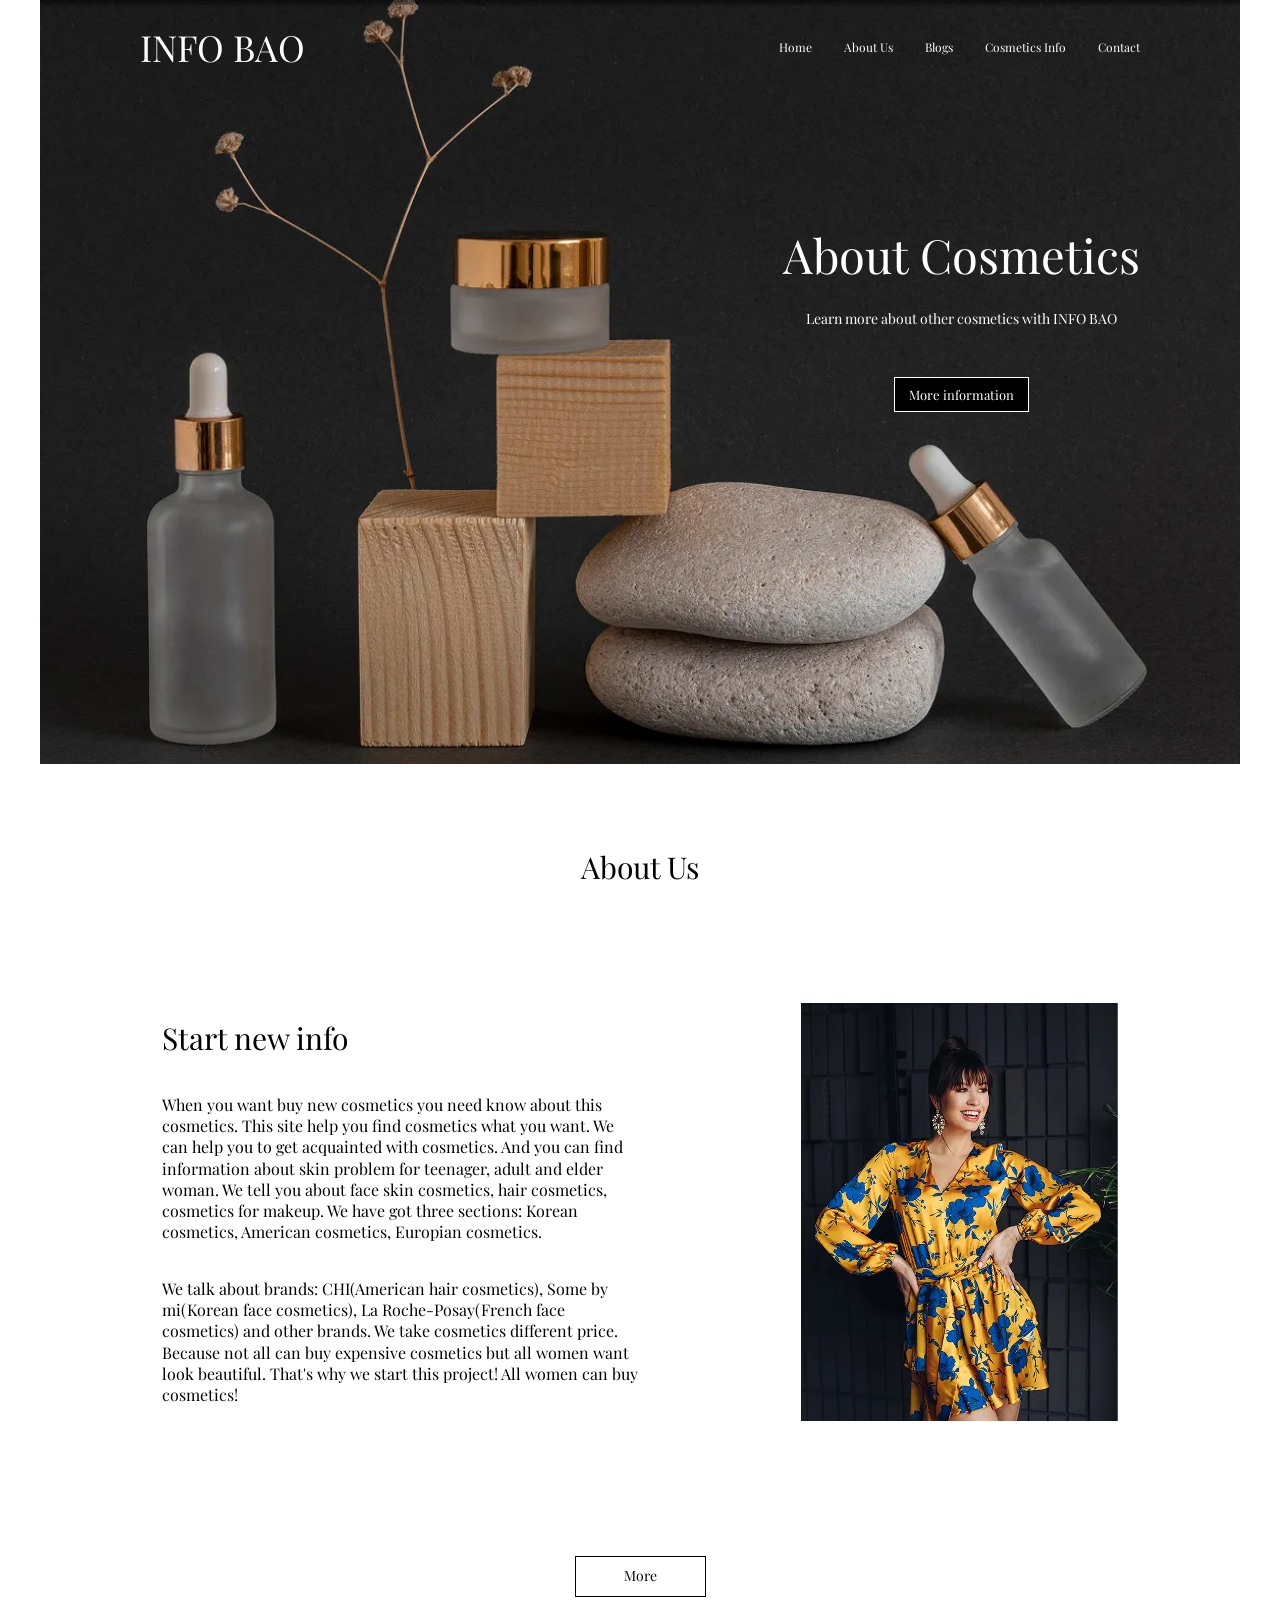
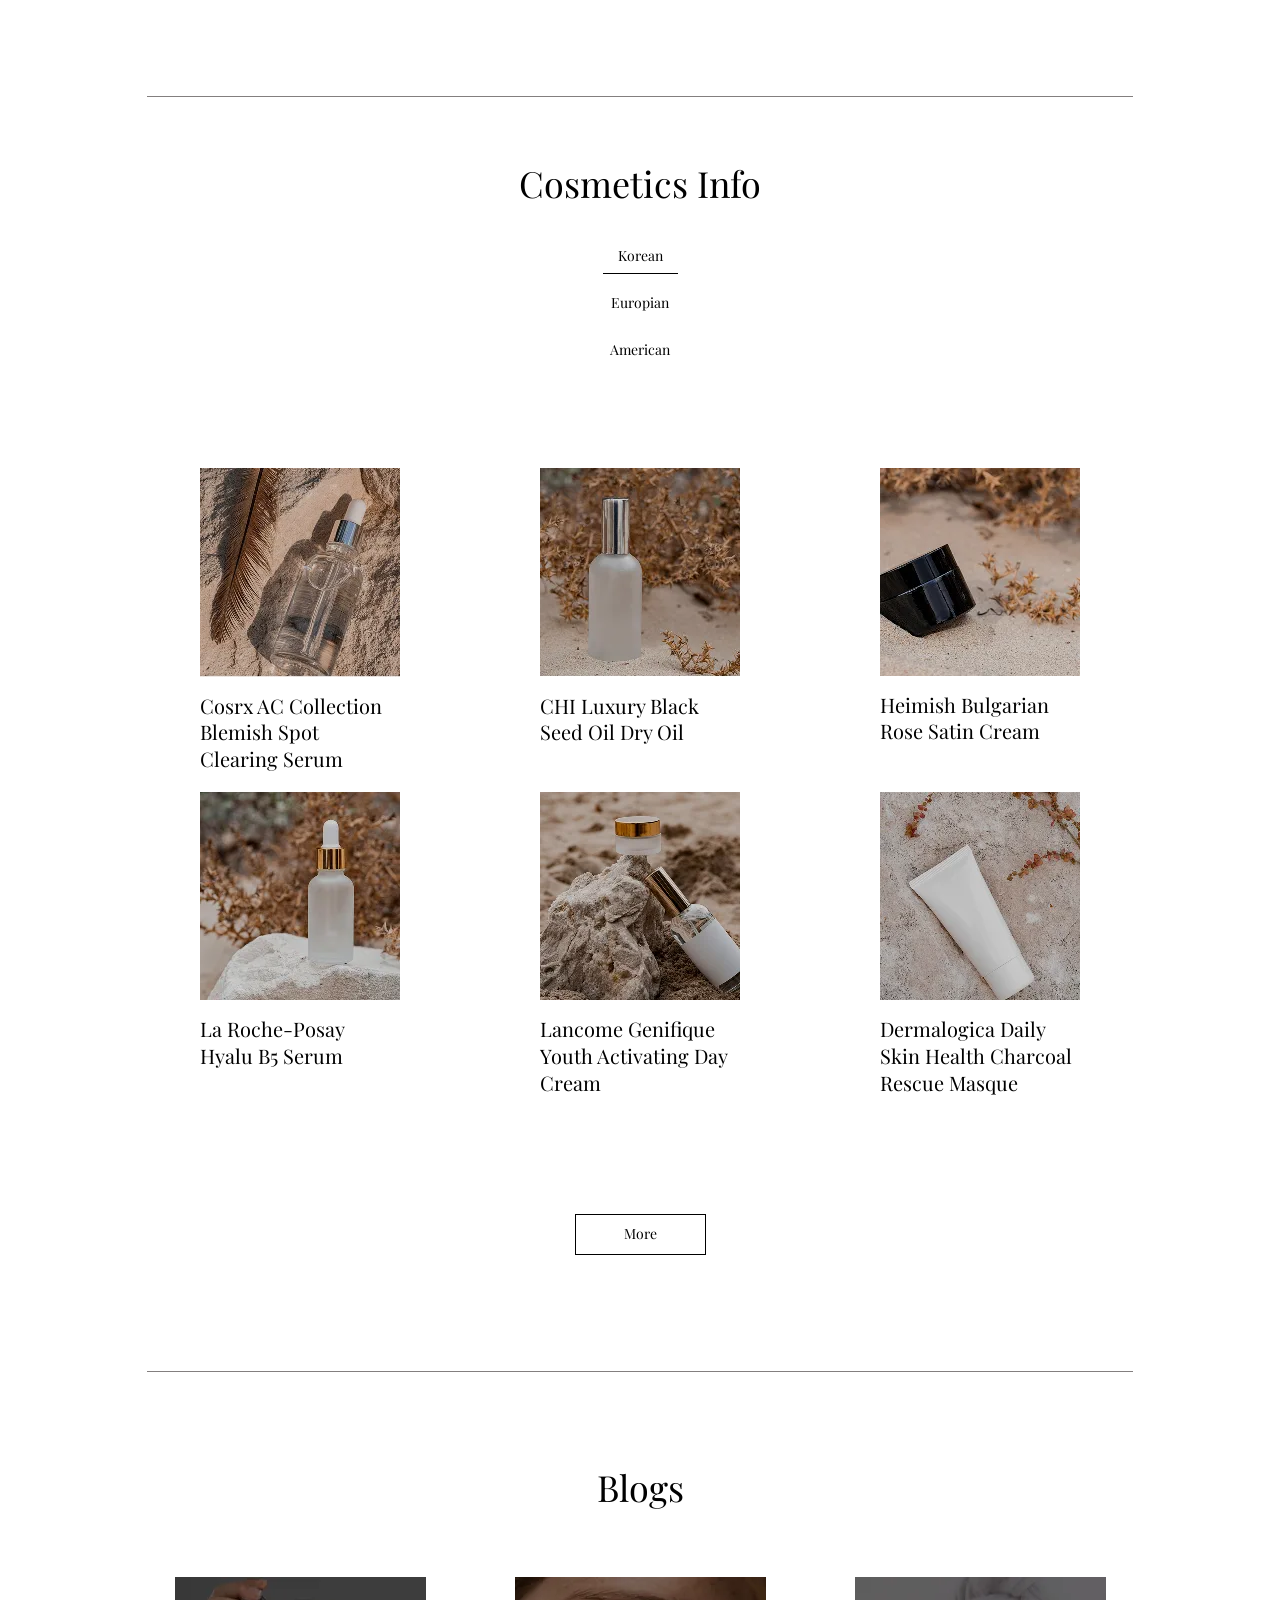
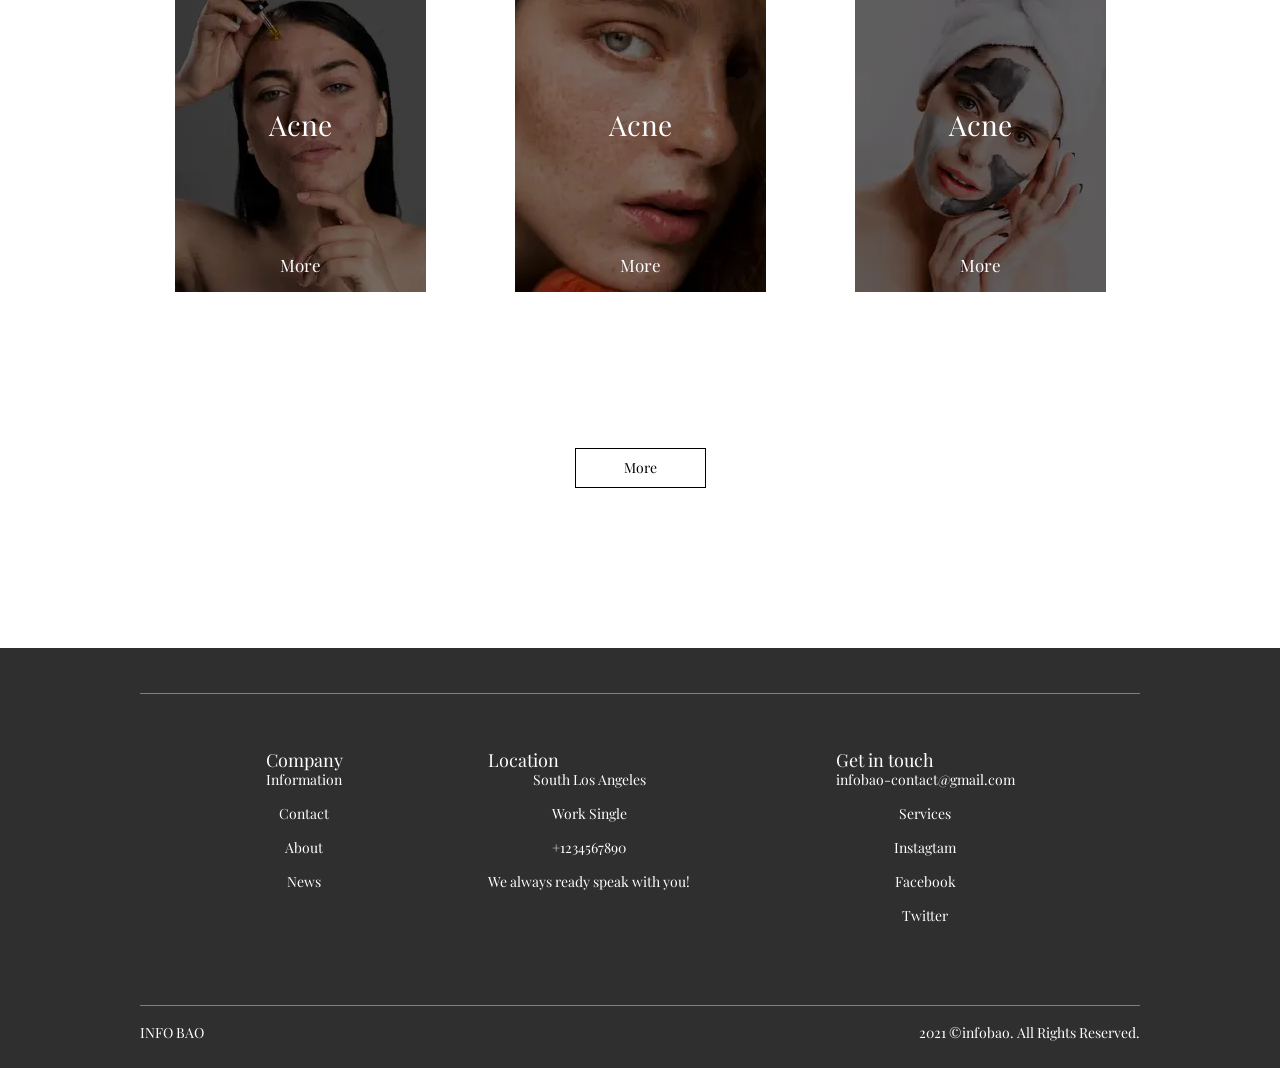
==== index.html @ be898d28 "Updates" ====
<!doctype html>
<html lang="en">
	<head>
		<meta charset="UTF-8">
		<meta name="viewport" content="width=device-width, initial-scale=1.0">
		<link rel="shortcut icon" href="assets/img/favicon.ico">
		<title>Home Page</title>
		<script type="module" crossorigin="" src="./js/index.min.js?v=1773087759325"></script>
		<link rel="modulepreload" crossorigin="" href="./js/common.min.js?v=1773087759325">
		<link rel="stylesheet" crossorigin="" href="./css/index.min.css?v=1773087759325">
	</head>
	<body>
		<div class="wrapper">
			<header data-fls-header="" class="header">
				<div class="header__container">
					<div class="header__block">
						<div class="header__head">
							<div class="header__logo">
								<h2>INFO BAO</h2>
							</div>
							<div class="header__menu menu">
								<button type="button" data-fls-menu="" class="menu__icon icon-menu">
									<span></span>
								</button>
								<nav class="menu__body">
									<ul class="menu__list">
										<li class="menu__item">
											<a href="#" class="menu__link menu__link--active">Home</a>
										</li>
										<li class="menu__item">
											<a href="#" class="menu__link">About Us</a>
										</li>
										<li class="menu__item">
											<a href="#" class="menu__link">Blogs</a>
										</li>
										<li class="menu__item">
											<a href="#" class="menu__link">Cosmetics Info</a>
										</li>
										<li class="menu__item">
											<a href="#" class="menu__link">Contact</a>
										</li>
									</ul>
								</nav>
							</div>
							<!--
<fetch url="@components/layout/menu/menu.json">
<each loop='item in response'>
</each>
</fetch>
-->
						</div>
						<div class="header__contant">
							<h1 class="header__title">About Cosmetics</h1>
							<p class="header__text">Learn more about other cosmetics with INFO BAO</p>
							<a href="#" data-fls-button="" class="header__button button button--black">More information</a>
						</div>
					</div>
				</div>
			</header>
			<main class="page">
				<section class="page__about about">
					<div class="about__container">
						<div class="about__body">
							<h2 data-fls-blockhead="" class="about__title title">About Us</h2>
							<article class="about__content">
								<div class="about__block">
									<h3 class="about__head">Start new info</h3>
									<p class="about__text">
										When you want buy new cosmetics you need know about this cosmetics. This site help you find cosmetics what you want. We can help you to get acquainted with cosmetics. And you can find information about skin problem for teenager, adult and elder woman. We tell you about face skin cosmetics, hair cosmetics, cosmetics for makeup. We have got three sections: Korean cosmetics, American cosmetics, Europian cosmetics.
									</p>
									<p class="about__text">
										We talk about brands: CHI(American hair cosmetics), Some by mi(Korean face cosmetics), La Roche-Posay(French face cosmetics) and other brands. We take cosmetics different price. Because not all can buy expensive cosmetics but all women want look beautiful. That's why we start this project! All women can buy cosmetics!
									</p>
								</div>
								<div class="about__picture">
									<picture>
										<img class="about__image" alt="Image" src="./assets/img/about/about-home.webp">
									</picture>
								</div>
							</article>
							<a href="#" data-fls-button="" class="about__button button">More</a>
						</div>
					</div>
				</section>
				<section class="page__info info">
					<div class="info__container">
						<h2 data-fls-blockhead="" class="info__title title title--36">Cosmetics Info</h2>
						<div data-fls-tabs="" class="info__tabs tabs">
							<nav data-fls-tabs-titles="" class="tabs__navigation">
								<button type="button" class="tabs__title --tab-active">Korean</button>
								<button type="button" class="tabs__title">Europian</button>
								<button type="button" class="tabs__title">American</button>
							</nav>
							<div data-fls-tabs-body="" class="tabs__content">
								<div class="tabs__body">
									<article data-fls-infocard="" class="info-card">
										<a href="#" class="info-card__picture">
											<picture>
												<img class="info-card__image" alt="Image" src="./assets/img/info/image_01.webp">
											</picture>
										</a>
										<div class="info-card__body">
											<h3 class="info-card__head">Cosrx AC Collection Blemish Spot Clearing Serum</h3>
										</div>
									</article>
									<article data-fls-infocard="" class="info-card">
										<a href="#" class="info-card__picture">
											<picture>
												<img class="info-card__image" alt="Image" src="./assets/img/info/image_02.webp">
											</picture>
										</a>
										<div class="info-card__body">
											<h3 class="info-card__head">CHI Luxury Black Seed Oil Dry Oil</h3>
										</div>
									</article>
									<article data-fls-infocard="" class="info-card">
										<a href="#" class="info-card__picture">
											<picture>
												<img class="info-card__image" alt="Image" src="./assets/img/info/image_03.webp">
											</picture>
										</a>
										<div class="info-card__body">
											<h3 class="info-card__head">Heimish Bulgarian Rose Satin Cream</h3>
										</div>
									</article>
									<article data-fls-infocard="" class="info-card">
										<a href="#" class="info-card__picture">
											<picture>
												<img class="info-card__image" alt="Image" src="./assets/img/info/image_04.webp">
											</picture>
										</a>
										<div class="info-card__body">
											<h5 class="info-card__head">La Roche-Posay Hyalu B5 Serum</h5>
										</div>
									</article>
									<article data-fls-infocard="" class="info-card">
										<a href="#" class="info-card__picture">
											<picture>
												<img class="info-card__image" alt="Image" src="./assets/img/info/image_05.webp">
											</picture>
										</a>
										<div class="info-card__body">
											<h3 class="info-card__head">Lancome Genifique Youth Activating Day Cream</h3>
										</div>
									</article>
									<article data-fls-infocard="" class="tabs__info-card info-card">
										<a href="#" class="info-card__picture">
											<picture>
												<img class="info-card__image" alt="Image" src="./assets/img/info/image_06.webp">
											</picture>
										</a>
										<div class="info-card__body">
											<h3 class="info-card__head">Dermalogica Daily Skin Health Charcoal Rescue Masque</h3>
										</div>
									</article>
								</div>
								<div class="tabs__body">
									<article data-fls-infocard="" class="info-card">
										<div class="info-card__picture">
											<picture>
												<img class="info-card__image" alt="Image" src="./assets/img/info/image_01.webp">
											</picture>
										</div>
										<div class="info-card__body">
											<h5 class="info-card__head">Cosrx AC Collection Blemish Spot Clearing Serum</h5>
										</div>
									</article>
									<article data-fls-infocard="" class="info-card">
										<div class="info-card__picture">
											<picture>
												<img class="info-card__image" alt="Image" src="./assets/img/info/image_02.webp">
											</picture>
										</div>
										<div class="info-card__body">
											<h3 class="info-card__head">CHI Luxury Black Seed Oil Dry Oil</h3>
										</div>
									</article>
									<article data-fls-infocard="" class="info-card">
										<div class="info-card__picture">
											<picture>
												<img class="info-card__image" alt="Image" src="./assets/img/info/image_03.webp">
											</picture>
										</div>
										<div class="info-card__body">
											<h3 class="info-card__head">Heimish Bulgarian Rose Satin Cream</h3>
										</div>
									</article>
								</div>
								<div class="tabs__body">
									<article data-fls-infocard="" class="info-card">
										<div class="info-card__picture">
											<picture>
												<img class="info-card__image" alt="Image" src="./assets/img/info/image_01.webp">
											</picture>
										</div>
										<div class="info-card__body">
											<h3 class="info-card__head">Cosrx AC Collection Blemish Spot Clearing Serum</h3>
										</div>
									</article>
									<article data-fls-infocard="" class="info-card">
										<div class="info-card__picture">
											<picture>
												<img class="info-card__image" alt="Image" src="./assets/img/info/image_02.webp">
											</picture>
										</div>
										<div class="info-card__body">
											<h3 class="info-card__head">CHI Luxury Black Seed Oil Dry Oil</h3>
										</div>
									</article>
									<article data-fls-infocard="" class="info-card">
										<div class="info-card__picture">
											<picture>
												<img class="info-card__image" alt="Image" src="./assets/img/info/image_03.webp">
											</picture>
										</div>
										<div class="info-card__body">
											<h3 class="info-card__head">Heimish Bulgarian Rose Satin Cream</h3>
										</div>
									</article>
								</div>
							</div>
						</div>
						<div class="info__footer">
							<a href="#" data-fls-button="" class="info__button button">More</a>
						</div>
					</div>
				</section>
				<section class="page__blogs blogs">
					<div class="blogs__container">
						<h2 data-fls-blockhead="" class="blogs__title title title--36">Blogs</h2>
						<div class="blogs__content">
							<article data-fls-blogcard="" class="blog-card">
								<div class="blog-card__picture">
									<picture>
										<img class="blog-card__image" alt="Image" src="./assets/img/blog/image_01.webp">
									</picture>
								</div>
								<div class="blog-card__body">
									<h5 class="blog-card__title">Acne</h5>
									<a href="#" class="blog-card__button">More</a>
								</div>
							</article>
							<article data-fls-blogcard="" class="blog-card">
								<div class="blog-card__picture">
									<picture>
										<img class="blog-card__image" alt="Image" src="./assets/img/blog/image_02.webp">
									</picture>
								</div>
								<div class="blog-card__body">
									<h5 class="blog-card__title">Acne</h5>
									<a href="#" class="blog-card__button">More</a>
								</div>
							</article>
							<article data-fls-blogcard="" class="blog-card">
								<div class="blog-card__picture">
									<picture>
										<img class="blog-card__image" alt="Image" src="./assets/img/blog/image_03.webp">
									</picture>
								</div>
								<div class="blog-card__body">
									<h5 class="blog-card__title">Acne</h5>
									<a href="#" class="blog-card__button">More</a>
								</div>
							</article>
						</div>
						<div class="blogs__footer">
							<a href="#" data-fls-button="" class="blogs__button button">More</a>
						</div>
					</div>
				</section>
			</main>
			<footer data-fls-footer="" class="footer">
				<div class="footer__container">
					<div class="footer__body body-footer">
						<div data-fls-spollers="600" class="body-footer__menus">
							<details class="body-footer__menu">
								<summary>
									<h5 class="body-footer__title">Company</h5>
								</summary>
								<ul class="body-footer__list">
									<li class="body-footer__item">
										<a href="#" class="body-footer__link">Information</a>
									</li>
									<li class="body-footer__item">
										<a href="#" class="body-footer__link">Contact</a>
									</li>
									<li class="body-footer__item">
										<a href="#" class="body-footer__link">About</a>
									</li>
									<li class="body-footer__item">
										<a href="#" class="body-footer__link">News</a>
									</li>
								</ul>
							</details>
							<details class="body-footer__menu">
								<summary>
									<h5 class="body-footer__title">Location</h5>
								</summary>
								<ul class="body-footer__list">
									<li class="body-footer__item">
										<a href="#" class="body-footer__link">South Los Angeles</a>
									</li>
									<li class="body-footer__item">
										<a href="#" class="body-footer__link">Work Single</a>
									</li>
									<li class="body-footer__item">
										<a href="#" class="body-footer__link">+1234567890</a>
									</li>
									<li class="body-footer__item">
										<a href="#" class="body-footer__link">We always ready speak with you!</a>
									</li>
								</ul>
							</details>
							<details class="body-footer__menu">
								<summary>
									<h5 class="body-footer__title">Get in touch</h5>
								</summary>
								<ul class="body-footer__list">
									<li class="body-footer__item">
										<a href="#" class="body-footer__link">infobao-contact@gmail.com</a>
									</li>
									<li class="body-footer__item">
										<a href="#" class="body-footer__link">Services</a>
									</li>
									<li class="body-footer__item">
										<a href="#" class="body-footer__link">Instagtam</a>
									</li>
									<li class="body-footer__item">
										<a href="#" class="body-footer__link">Facebook</a>
									</li>
									<li class="body-footer__item">
										<a href="#" class="body-footer__link">Twitter</a>
									</li>
								</ul>
							</details>
						</div>
					</div>
					<div class="footer__bottom bottom-footer">
						<div class="bottom-footer__logo">
							<a href="#">INFO BAO</a>
						</div>
						<div class="bottom-footer__copy">2021 ©infobao. All Rights Reserved.</div>
					</div>
				</div>
			</footer>
		</div>
	</body>
</html>
---- css/index.min.css ----
@import url("https://fonts.googleapis.com/css2?family=Playfair%20Display:wght@400&display=swap");@import url("https://fonts.googleapis.com/css2?family=Roboto:wght@400;500&display=swap");*{border:0;margin:0;padding:0}*,:after,:before{box-sizing:border-box}:after,:before{display:inline-block}body,html{height:100%}body{line-height:1;scrollbar-gutter:stable;-ms-text-size-adjust:100%;-moz-text-size-adjust:100%;-webkit-text-size-adjust:100%;-webkit-font-smoothing:antialiased;-moz-osx-font-smoothing:grayscale}button,input,textarea{background-color:transparent;color:inherit;font-family:inherit;font-size:inherit;line-height:inherit}input,textarea{width:100%}label{display:inline-block}button,option,select{cursor:pointer}a{color:inherit;display:inline-block;text-decoration:none}ul li{list-style:none}img{height:auto;max-width:100%;vertical-align:middle}h1,h2,h3,h4,h5,h6{font-size:inherit;font-weight:inherit}address{font-style:normal}body{background-color:#fff;color:#000;font-family:Playfair Display,sans-serif;font-size:.875rem;min-width:20rem}[data-fls-scrolllock] body{overflow:hidden;overscroll-behavior:none;touch-action:none}.wrapper{display:flex;flex-direction:column;min-height:100%;overflow:clip}.wrapper>main{flex:1 1 auto}.wrapper>*{min-width:0}[class*=__container]{margin:0 auto;max-width:64.375rem;padding-left:.9375rem;padding-right:.9375rem}.tabs__navigation{align-items:center;display:flex;flex-direction:column;gap:.75rem}.tabs__title{border-bottom:.0625rem solid transparent;padding:.625rem .9375rem}.tabs__title.--tab-active{border-bottom:.0625rem solid #000}.tabs .tabs__body[hidden]{display:none}.tabs__body{align-items:start;display:grid;gap:1.25rem;grid-template-columns:repeat(auto-fit,minmax(18.75rem,1fr));justify-items:center}.info-card{align-items:flex-start;display:flex;flex-direction:column;gap:1rem;max-width:12.5rem}.info-card__picture{aspect-ratio:200/208;transition:transform .3s ease;width:12.5rem}.info-card__image{height:100%;object-fit:cover;width:100%}.info-card__head{font-weight:400;line-height:1.33}.info-card--gap13{gap:.8125rem;max-width:13.8125rem}.info-card--gap18{gap:1.125rem;max-width:12.875rem}.info-card--gap9{gap:.5625rem;max-width:15.375rem}[data-fls-spollers] summary{list-style:none}[data-fls-spollers] summary::-webkit-details-marker,[data-fls-spollers] summary::marker{display:none}.spollers{display:grid;gap:.9375rem}.spollers__item{font-size:1.25rem}.spollers__title{border:.0625rem solid #eee;border-radius:.3125rem;cursor:default;list-style:none;padding:.625rem .9375rem;position:relative;text-align:left;width:100%}.spollers__title::-webkit-details-marker,.spollers__title::marker{display:none}.--spoller-init .spollers__title{cursor:pointer}.--spoller-init .spollers__title:after,.--spoller-init .spollers__title:before{background-color:#000;content:"";height:.125rem;position:absolute;right:.625rem;top:50%;transition:transform .5s ease 0s;width:.9375rem}.--spoller-init .spollers__title:before{transform:translate(-75%,-50%) rotate(40deg)}.--spoller-init .spollers__title:after{transform:translateY(-50%) rotate(-40deg)}.--spoller-init .spollers__title.--spoller-active:before{transform:translateX(-75%) rotate(-40deg)}.--spoller-init .spollers__title.--spoller-active:after{transform:rotate(40deg)}.spollers__body{border:.0625rem solid #eee;border-radius:.3125rem;padding:1.25rem}.menu__list{align-items:center;display:flex;gap:2rem;justify-content:space-between}.menu__item{color:#fff;font-weight:400;line-height:1.33;position:relative;transition:color .3s;transition:color .3s ease}.menu__item:after{bottom:0;content:"";height:.03125rem;left:50%;position:absolute;transition:width .4s ease,left .4s ease;width:0}.icon-menu{display:none}.header__container{background:url(../assets/img/header/home.webp) 50%/cover no-repeat;max-width:75rem}.header__block{display:flex;flex-direction:column;margin:0 auto;max-width:62.5rem}.header__head{align-items:center;display:flex;justify-content:space-between}.header__logo{color:#fff}.header__link-logo,.header__logo{font-weight:400;line-height:1.33}.header__contant{align-items:center;color:#fff;display:flex;flex-direction:column;margin-left:auto}.header__text,.header__title{font-weight:400;line-height:1.33}.footer{background:#2f2f2f;color:#fff}.body-footer__menus{display:flex;flex-wrap:wrap;gap:1.25rem;justify-content:space-evenly}.body-footer__menus:after,.body-footer__menus:before{background:#837f7f;content:"";height:.0625rem;width:100%}.body-footer__menu{align-items:center;display:flex;flex-direction:column}.body-footer__title{font-weight:400;line-height:1.33}.body-footer__list{align-items:center;display:flex;flex-direction:column;gap:1.25rem}.bottom-footer{display:flex;justify-content:space-between;padding-bottom:1.75rem;padding-top:1.25rem}.button{border:.0625rem solid #000;display:inline-flex;font-weight:400;line-height:1.33;padding:.625rem 3rem;transition:background-color .3s,color .3s}.button--black{background-color:#000;border:.0625rem solid #fff;color:#fff;font-weight:400;line-height:1.33;padding:.5rem .875rem;transition:background-color .3s,color .3s}.blog-card{position:relative}.blog-card__picture{aspect-ratio:251/315;margin:0 auto;max-width:15.6875rem}.blog-card__image{height:100%;object-fit:cover;transition:transform .3s ease;width:100%}.blog-card__body{align-items:center;color:#fff;display:flex;inset:0;justify-content:center;position:absolute}.blog-card__title{font-weight:400;line-height:1.33;transform:translateY(-.625rem)}.blog-card__button{bottom:.9375rem;font-weight:400;left:50%;line-height:1.33;position:absolute;transform:translateX(-50%);transition:text-decoration .3s}.blog-card__button:hover{text-decoration:underline}.title{text-align:center}.title,.title--20,.title--24,.title--25,.title--28,.title--36{font-weight:400;line-height:1.33}.page__about{position:relative}.page__about:after{border-bottom:.0625rem solid #837f7f;bottom:0;content:"";left:50%;position:absolute;transform:translateX(-50%);width:61.625rem}.page__info{position:relative}.page__info:after{border-bottom:.0625rem solid #837f7f;bottom:0;content:"";left:50%;position:absolute;transform:translateX(-50%);width:61.625rem}.about__container{max-width:61.625rem}.about__body{align-items:center;display:flex;flex-direction:column;justify-content:center}.about__content{display:flex;flex-wrap:wrap;gap:1.25rem;justify-content:space-between}.about__block{align-items:flex-start;display:flex;flex-basis:50%;flex-direction:column;justify-content:center}.about__head,.about__text{font-weight:400;line-height:1.33}.about__picture{aspect-ratio:317/418}.about__image{height:100%;object-fit:cover;width:100%}.info__footer{text-align:center}.blogs__content{display:grid;gap:1.25rem;grid-template-columns:repeat(auto-fit,minmax(18.75rem,1fr))}.blogs__footer{text-align:center}@media (max-width:47.99875em){.page__about:after,.page__info:after{width:100%}.about__block{flex-basis:100%}.about__head{margin:0 auto}}@media (max-width:37.5em) and (width <= 20em){.menu__link{font-size:1.25rem}}@media (max-width:37.5em) and (any-hover:none){.icon-menu{cursor:default}}@media (max-width:37.5em){.menu__body{background-color:#000;height:100svh;left:100%;overflow:auto;padding:6.25rem 1.25rem 1.875rem .9375rem}.menu__body,.menu__body:before{position:fixed;top:0;transition:left .3s;width:100%}.menu__body:before{content:"";height:4.375rem;left:-100%;z-index:2}[data-fls-menu-open] .menu__body,[data-fls-menu-open] .menu__body:before{left:0}.menu__list{align-items:flex-end;flex-direction:column;gap:1rem}.menu__link{font-weight:500;line-height:1.33}.icon-menu{display:block;height:1.125rem;position:relative;width:1.875rem;z-index:5}.icon-menu span,.icon-menu:after,.icon-menu:before{background-color:#fff;content:"";height:.125rem;position:absolute;right:0;transition:all .3s ease 0s;width:100%}.icon-menu:before{top:0}.icon-menu:after{bottom:0}.icon-menu span{top:calc(50% - .0625rem)}[data-fls-menu-open] .icon-menu span{width:0}[data-fls-menu-open] .icon-menu:before{top:calc(50% - .0625rem);transform:rotate(-45deg)}[data-fls-menu-open] .icon-menu:after{bottom:calc(50% - .0625rem);transform:rotate(45deg)}.header__text{text-align:center}}@media (max-width:31.25em){.header__logo{z-index:3}.body-footer__menus,.bottom-footer{align-items:center;flex-direction:column}.bottom-footer{gap:1.25rem}}@media (max-width:25em){.header__button{justify-content:center;width:100%}}@media (width <= 20em){.tabs__content{padding-bottom:3.125rem;padding-top:3.125rem}.info-card__head{font-size:1.125rem}.menu__item{font-size:.875rem}.header__container{padding-bottom:6.25rem;padding-top:.9375rem}.header__block{gap:3.75rem}.header__head{gap:1.5rem;margin-bottom:1.5rem}.header__link-logo,.header__logo{font-size:1.75rem}.header__title{font-size:2rem;margin-bottom:.75rem}.header__text{font-size:.875rem;margin-bottom:1.5rem}.footer{padding-top:1.25rem}.body-footer__menu{gap:.9375rem;padding-bottom:.625rem;padding-top:.625rem}.body-footer__title{font-size:1rem}.button,.button--black{font-size:.875rem}.blog-card__title{font-size:1.25rem}.blog-card__button{font-size:.875rem}.title{font-size:1.25rem}.title--36{font-size:1.75rem}.title--28{font-size:1.25rem}.title--25{font-size:1.125rem}.title--24{font-size:1.25rem}.title--20{font-size:1.125rem}.page__about{padding-bottom:3.75rem;padding-top:3.125rem}.page__info{padding-bottom:3.75rem}.page__blogs,.page__info{padding-top:2.5rem}.page__blogs{padding-bottom:3.75rem}.about__content,.about__title{margin-bottom:1.875rem}.about__block{gap:.9375rem}.about__head{font-size:1.25rem}.about__text{font-size:.875rem}.info__title{margin-bottom:.9375rem}.blogs__content{padding-bottom:3.125rem;padding-top:1.875rem}}@media (max-width:37.5em) and (width > 64.375em){.menu__link{font-size:1.5rem}}@media (width > 20em) and (width <= 64.375em){.tabs__content{padding-bottom:clamp(3.125rem,1.20950704225625rem + 9.5774647887vw,7.375rem);padding-top:clamp(3.125rem,1.716549295775rem + 7.0422535211vw,6.25rem)}.info-card__head{font-size:clamp(1.125rem,1.06866197183125rem + .2816901408vw,1.25rem)}.menu__item{font-size:clamp(.75rem,.93133802816875rem + -.2816901408vw,.875rem)}.header__container{padding-bottom:clamp(6.25rem,-.84859154929375rem + 35.4929577465vw,22rem);padding-top:clamp(.9375rem,.6839788732375rem + 1.2676056338vw,1.5rem)}.header__block{gap:clamp(3.75rem,2.51056338028125rem + 6.1971830986vw,6.5rem)}.header__head{gap:clamp(1.5rem,.82394366196875rem + 3.3802816901vw,3rem);margin-bottom:clamp(1.5rem,.82394366196875rem + 3.3802816901vw,3rem)}.header__link-logo,.header__logo{font-size:clamp(1.75rem,1.524647887325rem + 1.1267605634vw,2.25rem)}.header__title{font-size:clamp(2rem,1.57746478873125rem + 2.1126760563vw,2.9375rem);margin-bottom:clamp(.75rem,.4119718309875rem + 1.6901408451vw,1.5rem)}.header__text{font-size:clamp(.875rem,.875rem + 0vw,.875rem);margin-bottom:clamp(1.5rem,.82394366196875rem + 3.3802816901vw,3rem)}.footer{padding-top:clamp(1.25rem,.5457746478875rem + 3.5211267606vw,2.8125rem)}.body-footer__menu{gap:clamp(.9375rem,.65580985915625rem + 1.4084507042vw,1.5625rem);padding-bottom:clamp(.625rem,-.83978873239375rem + 7.323943662vw,3.875rem);padding-top:clamp(.625rem,-.0792253521125rem + 3.5211267606vw,2.1875rem)}.body-footer__title{font-size:clamp(1rem,.94366197183125rem + .2816901408vw,1.125rem)}.button{font-size:clamp(.875rem,.875rem + 0vw,.875rem)}.button--black{font-size:clamp(.8125rem,.9031690140875rem + -.1408450704vw,.875rem)}.blog-card__title{font-size:clamp(1.25rem,1.024647887325rem + 1.1267605634vw,1.75rem)}.blog-card__button{font-size:clamp(.875rem,.79049295774375rem + .4225352113vw,1.0625rem)}.title{font-size:clamp(1.25rem,.96830985915625rem + 1.4084507042vw,1.875rem)}.title--36{font-size:clamp(1.75rem,1.524647887325rem + 1.1267605634vw,2.25rem)}.title--28{font-size:clamp(1.25rem,1.024647887325rem + 1.1267605634vw,1.75rem)}.title--25{font-size:clamp(1.125rem,.92781690140625rem + .985915493vw,1.5625rem)}.title--24{font-size:clamp(1.25rem,1.1373239436625rem + .5633802817vw,1.5rem)}.title--20{font-size:clamp(1.125rem,1.06866197183125rem + .2816901408vw,1.25rem)}.page__about{padding-bottom:clamp(3.75rem,2.62323943661875rem + 5.6338028169vw,6.25rem);padding-top:clamp(3.125rem,2.167253521125rem + 4.7887323944vw,5.25rem)}.page__info{padding-bottom:clamp(3.75rem,2.14436619718125rem + 8.0281690141vw,7.3125rem);padding-top:clamp(2.5rem,1.85211267605625rem + 3.2394366197vw,3.9375rem)}.page__blogs{padding-bottom:clamp(3.75rem,.93309859155rem + 14.0845070423vw,10rem);padding-top:clamp(2.5rem,1.03521126760625rem + 7.323943662vw,5.75rem)}.about__title{margin-bottom:clamp(1.875rem,-.51936619718125rem + 11.9718309859vw,7.1875rem)}.about__content{margin-bottom:clamp(1.875rem,-1.082746478875rem + 14.7887323944vw,8.4375rem)}.about__block{gap:clamp(.9375rem,.3741197183125rem + 2.8169014085vw,2.1875rem)}.about__head{font-size:clamp(1.25rem,.96830985915625rem + 1.4084507042vw,1.875rem)}.about__text{font-size:clamp(.875rem,.81866197183125rem + .2816901408vw,1rem)}.info__title{margin-bottom:clamp(.9375rem,.48679577465rem + 2.2535211268vw,1.9375rem)}.blogs__content{padding-bottom:clamp(3.125rem,.13908450704375rem + 14.9295774648vw,9.75rem);padding-top:clamp(1.875rem,.88908450704375rem + 4.9295774648vw,4.0625rem)}}@media (max-width:37.5em) and (width > 20em) and (width <= 64.375em){.menu__link{font-size:clamp(1.25rem,1.1373239436625rem + .5633802817vw,1.5rem)}}@media (width > 64.375em){.tabs__content{padding-bottom:7.375rem;padding-top:6.25rem}.info-card__head{font-size:1.25rem}.menu__item{font-size:.75rem}.header__container{padding-bottom:22rem;padding-top:1.5rem}.header__block{gap:6.5rem}.header__head{gap:3rem;margin-bottom:3rem}.header__link-logo,.header__logo{font-size:2.25rem}.header__title{font-size:2.9375rem;margin-bottom:1.5rem}.header__text{font-size:.875rem;margin-bottom:3rem}.footer{padding-top:2.8125rem}.body-footer__menu{gap:1.5625rem;padding-bottom:3.875rem;padding-top:2.1875rem}.body-footer__title{font-size:1.125rem}.button{font-size:.875rem}.button--black{font-size:.8125rem}.blog-card__title{font-size:1.75rem}.blog-card__button{font-size:1.0625rem}.title{font-size:1.875rem}.title--36{font-size:2.25rem}.title--28{font-size:1.75rem}.title--25{font-size:1.5625rem}.title--24{font-size:1.5rem}.title--20{font-size:1.25rem}.page__about{padding-bottom:6.25rem;padding-top:5.25rem}.page__info{padding-bottom:7.3125rem;padding-top:3.9375rem}.page__blogs{padding-bottom:10rem;padding-top:5.75rem}.about__title{margin-bottom:7.1875rem}.about__content{margin-bottom:8.4375rem}.about__block{gap:2.1875rem}.about__head{font-size:1.875rem}.about__text{font-size:1rem}.info__title{margin-bottom:1.9375rem}.blogs__content{padding-bottom:9.75rem;padding-top:4.0625rem}}@media (any-hover:hover){.menu__item:hover:after{background-color:#fff;left:0;width:100%}.button:hover{background-color:#000;color:#fff}.button--black:hover{background-color:#fff;color:#000}}@media (any-hover:hover) and (any-pointer:fine){.info-card__picture:hover{transform:scale(1.03)}.blog-card:hover .blog-card__image{transform:scale(1.02)}}
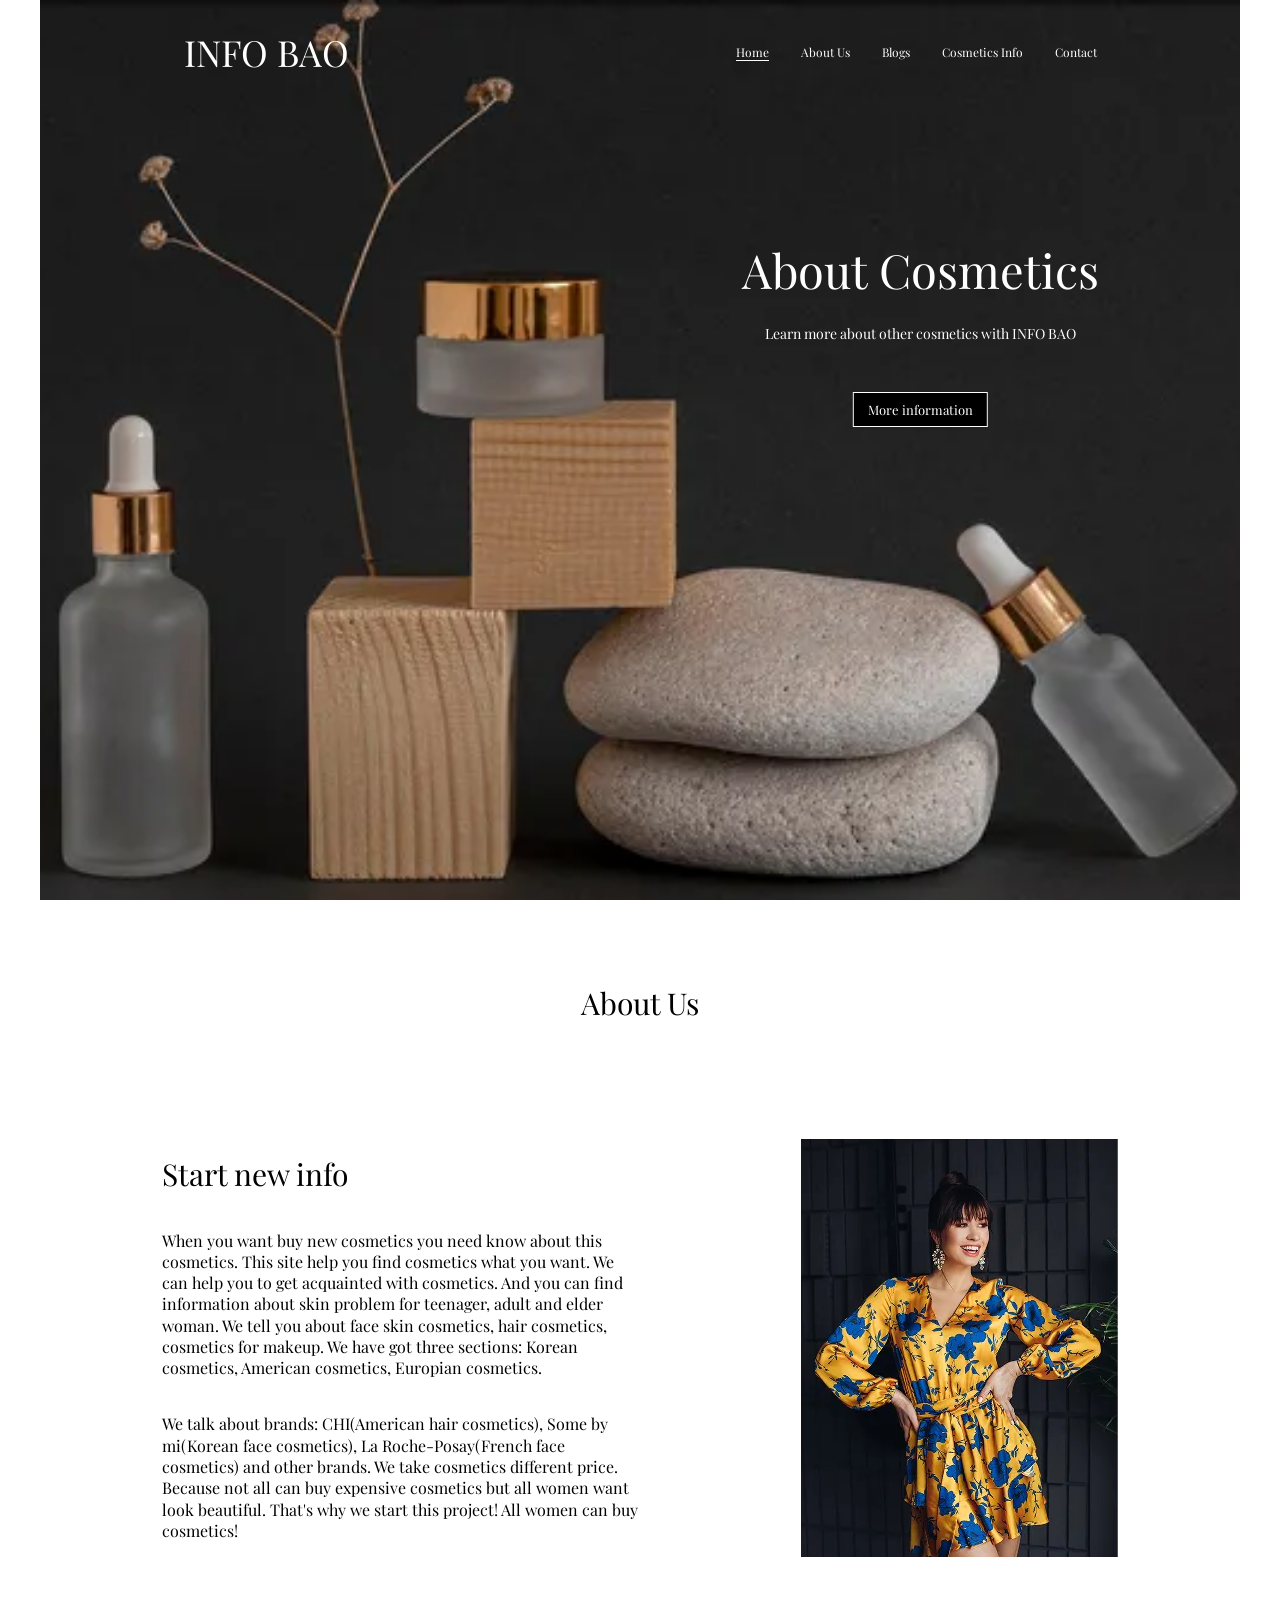
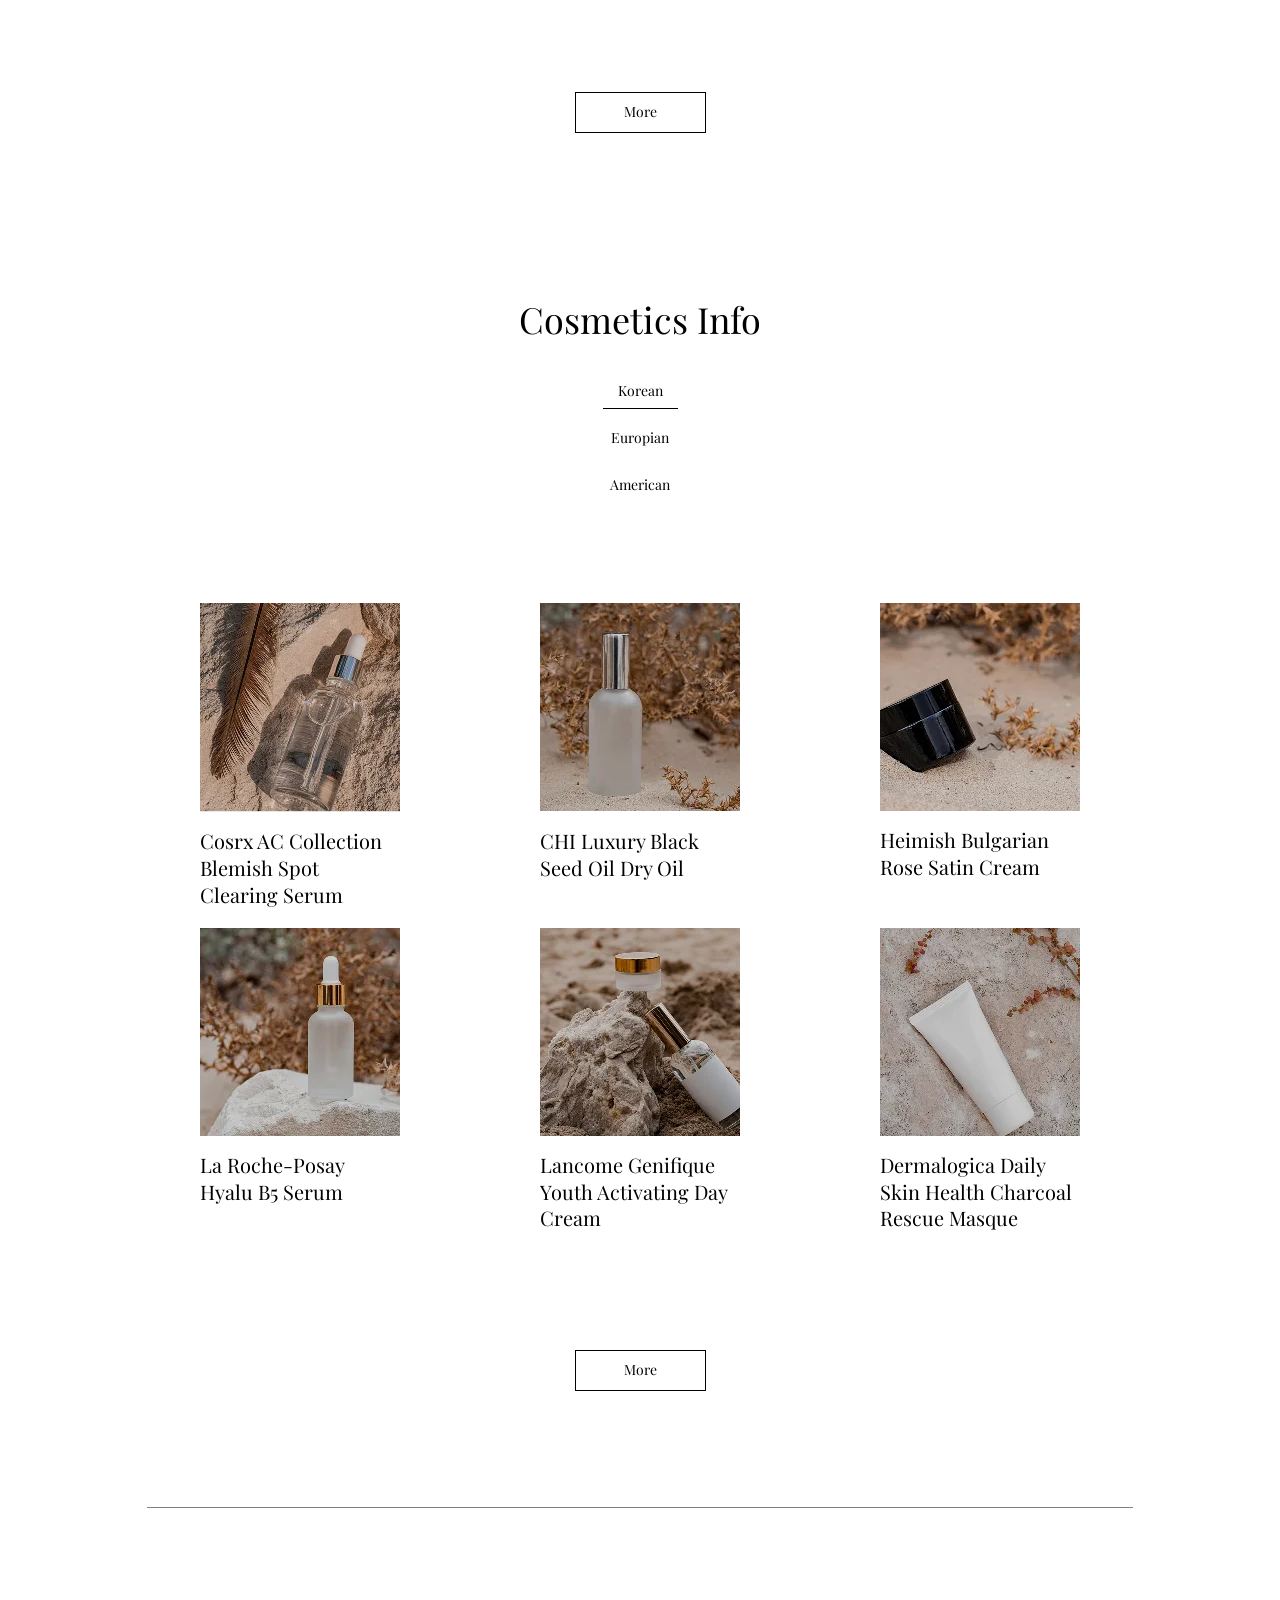
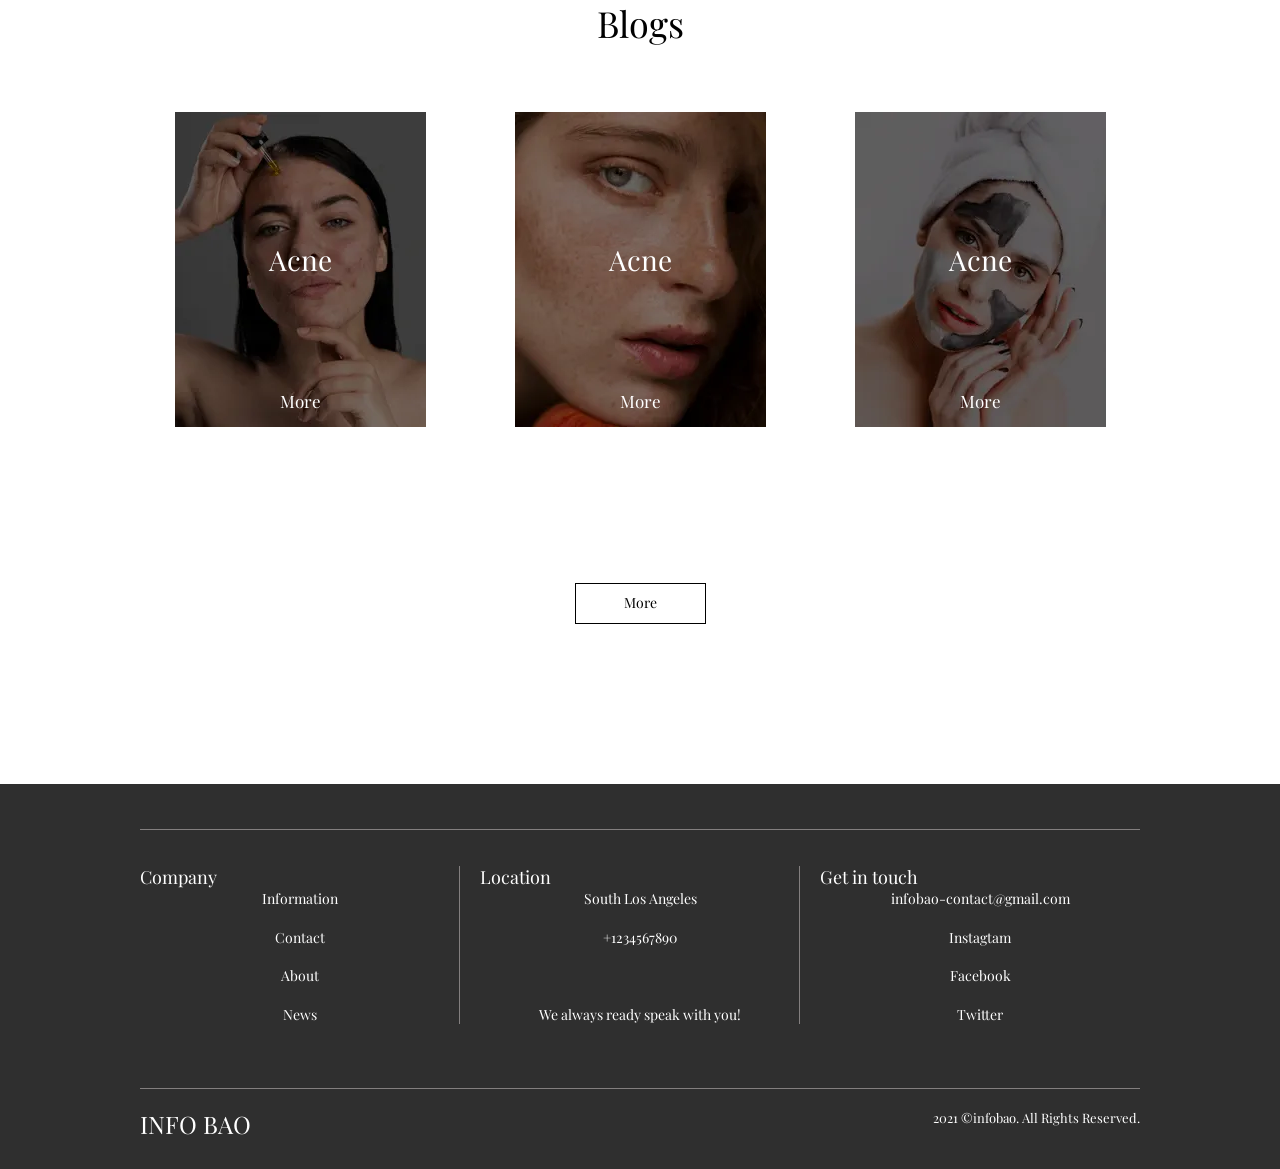
==== commit 632a7354: "Updates" ====
--- a/index.html
+++ b/index.html
@@ -5,59 +5,71 @@
 		<meta name="viewport" content="width=device-width, initial-scale=1.0">
 		<link rel="shortcut icon" href="assets/img/favicon.ico">
 		<title>Home Page</title>
-		<script type="module" crossorigin="" src="./js/index.min.js?v=1773087759325"></script>
-		<link rel="modulepreload" crossorigin="" href="./js/common.min.js?v=1773087759325">
-		<link rel="stylesheet" crossorigin="" href="./css/index.min.css?v=1773087759325">
+		<script type="module" crossorigin="" src="./js/index.min.js?v=1773952331564"></script>
+		<link rel="modulepreload" crossorigin="" href="./js/common.min.js?v=1773952331564">
+		<link rel="modulepreload" crossorigin="" href="./js/main.min.js?v=1773952331564">
+		<link rel="stylesheet" crossorigin="" href="./css/main.min.css?v=1773952331564">
+		<link rel="stylesheet" crossorigin="" href="./css/index.min.css?v=1773952331564">
 	</head>
 	<body>
 		<div class="wrapper">
 			<header data-fls-header="" class="header">
 				<div class="header__container">
-					<div class="header__block">
-						<div class="header__head">
-							<div class="header__logo">
-								<h2>INFO BAO</h2>
-							</div>
-							<div class="header__menu menu">
-								<button type="button" data-fls-menu="" class="menu__icon icon-menu">
-									<span></span>
-								</button>
-								<nav class="menu__body">
-									<ul class="menu__list">
-										<li class="menu__item">
-											<a href="#" class="menu__link menu__link--active">Home</a>
-										</li>
-										<li class="menu__item">
-											<a href="#" class="menu__link">About Us</a>
-										</li>
-										<li class="menu__item">
-											<a href="#" class="menu__link">Blogs</a>
-										</li>
-										<li class="menu__item">
-											<a href="#" class="menu__link">Cosmetics Info</a>
-										</li>
-										<li class="menu__item">
-											<a href="#" class="menu__link">Contact</a>
-										</li>
-									</ul>
-								</nav>
-							</div>
-							<!--
+					<div data-fls-header-scroll="" class="header__body">
+						<div class="header__logo">
+							<h2>INFO BAO</h2>
+						</div>
+						<div class="header__menu menu">
+							<nav class="menu__body">
+								<ul class="menu__list">
+									<li class="menu__item">
+										<a href="http://localhost:1111/index.html" class="menu__link menu__link--active">Home</a>
+									</li>
+									<li class="menu__item">
+										<a href="http://localhost:1111/about.html" class="menu__link">About Us</a>
+									</li>
+									<li class="menu__item">
+										<a href="#" class="menu__link">Blogs</a>
+									</li>
+									<li class="menu__item">
+										<a href="#" class="menu__link">Cosmetics Info</a>
+									</li>
+									<li class="menu__item">
+										<a href="#" class="menu__link">Contact</a>
+									</li>
+								</ul>
+							</nav>
+						</div>
+						<!--
 <fetch url="@components/layout/menu/menu.json">
 <each loop='item in response'>
 </each>
 </fetch>
 -->
-						</div>
-						<div class="header__contant">
-							<h1 class="header__title">About Cosmetics</h1>
-							<p class="header__text">Learn more about other cosmetics with INFO BAO</p>
-							<a href="#" data-fls-button="" class="header__button button button--black">More information</a>
-						</div>
+						<button type="button" data-fls-menu="" class="icon-menu">
+							<span></span>
+						</button>
 					</div>
 				</div>
 			</header>
 			<main class="page">
+				<section class="page__hero hero">
+					<div class="hero__container">
+						<div class="hero__content">
+							<div class="hero__body">
+								<h1 class="hero__title">About Cosmetics</h1>
+								<p class="hero__text">Learn more about other cosmetics with INFO BAO</p>
+							</div>
+							<a href="#" data-fls-button="" data-fls-scrollto=".info__title" class="hero__button button button--black">More information</a>
+						</div>
+					</div>
+					<div class="hero__picture">
+						<picture>
+							<source media="(max-width: 600px)" srcset="./assets/img/header/home-600.webp" type="image/webp">
+							<img class="hero__image" alt="Image" src="./assets/img/header/home.webp">
+						</picture>
+					</div>
+				</section>
 				<section class="page__about about">
 					<div class="about__container">
 						<div class="about__body">
@@ -272,7 +284,7 @@
 			<footer data-fls-footer="" class="footer">
 				<div class="footer__container">
 					<div class="footer__body body-footer">
-						<div data-fls-spollers="600" class="body-footer__menus">
+						<div data-fls-spollers="700" class="body-footer__menus">
 							<details class="body-footer__menu">
 								<summary>
 									<h5 class="body-footer__title">Company</h5>
@@ -301,9 +313,6 @@
 										<a href="#" class="body-footer__link">South Los Angeles</a>
 									</li>
 									<li class="body-footer__item">
-										<a href="#" class="body-footer__link">Work Single</a>
-									</li>
-									<li class="body-footer__item">
 										<a href="#" class="body-footer__link">+1234567890</a>
 									</li>
 									<li class="body-footer__item">
@@ -320,9 +329,6 @@
 										<a href="#" class="body-footer__link">infobao-contact@gmail.com</a>
 									</li>
 									<li class="body-footer__item">
-										<a href="#" class="body-footer__link">Services</a>
-									</li>
-									<li class="body-footer__item">
 										<a href="#" class="body-footer__link">Instagtam</a>
 									</li>
 									<li class="body-footer__item">
--- a/css/main.min.css
+++ b/css/main.min.css
@@ -0,0 +1 @@
+@import url("https://fonts.googleapis.com/css2?family=Playfair%20Display:wght@400&display=swap");@import url("https://fonts.googleapis.com/css2?family=Roboto:wght@400;500&display=swap");*{border:0;margin:0;padding:0}*,:after,:before{box-sizing:border-box}:after,:before{display:inline-block}body,html{height:100%}body{line-height:1;scrollbar-gutter:stable;-ms-text-size-adjust:100%;-moz-text-size-adjust:100%;-webkit-text-size-adjust:100%;-webkit-font-smoothing:antialiased;-moz-osx-font-smoothing:grayscale}button,input,textarea{background-color:transparent;color:inherit;font-family:inherit;font-size:inherit;line-height:inherit}input,textarea{width:100%}label{display:inline-block}button,option,select{cursor:pointer}a{color:inherit;display:inline-block;text-decoration:none}ul li{list-style:none}img{height:auto;max-width:100%;vertical-align:middle}h1,h2,h3,h4,h5,h6{font-size:inherit;font-weight:inherit}address{font-style:normal}body{background-color:#fff;color:#000;font-family:Playfair Display,sans-serif;font-size:.875rem;min-width:20rem}[data-fls-scrolllock] body{overflow:hidden;overscroll-behavior:none;touch-action:none}.wrapper{display:flex;flex-direction:column;min-height:100%;overflow:clip}.wrapper>main{flex:1 1 auto}.wrapper>*{min-width:0}[class*=__container]{margin:0 auto;max-width:64.375rem;padding-left:.9375rem;padding-right:.9375rem}[data-fls-spollers] summary{list-style:none}[data-fls-spollers] summary::-webkit-details-marker,[data-fls-spollers] summary::marker{display:none}.spollers{display:grid;gap:.9375rem}.spollers__item{font-size:1.25rem}.spollers__title{border:.0625rem solid #eee;border-radius:.3125rem;cursor:default;list-style:none;padding:.625rem .9375rem;position:relative;text-align:left;width:100%}.spollers__title::-webkit-details-marker,.spollers__title::marker{display:none}.--spoller-init .spollers__title{cursor:pointer}.--spoller-init .spollers__title:after,.--spoller-init .spollers__title:before{background-color:#000;content:"";height:.125rem;position:absolute;right:.625rem;top:50%;transition:transform .5s ease 0s;width:.9375rem}.--spoller-init .spollers__title:before{transform:translate(-75%,-50%) rotate(40deg)}.--spoller-init .spollers__title:after{transform:translateY(-50%) rotate(-40deg)}.--spoller-init .spollers__title.--spoller-active:before{transform:translateX(-75%) rotate(-40deg)}.--spoller-init .spollers__title.--spoller-active:after{transform:rotate(40deg)}.spollers__body{border:.0625rem solid #eee;border-radius:.3125rem;padding:1.25rem}.menu__list{align-items:center;display:flex;flex-wrap:wrap;gap:.3125rem 2rem;position:relative}.menu__link{color:#fff;font-weight:400;line-height:1.33;position:relative;transition:color .3s;transition:color .3s ease}.menu__link:after{bottom:0;content:"";height:.03125rem;left:50%;position:absolute;transition:width .4s ease,left .4s ease;width:0}.menu__link--active:after{background-color:#fff;left:0;width:100%}.icon-menu{display:none}.header{left:0;pointer-events:none;position:fixed;right:0;top:1.5rem;z-index:50}.header__container{flex-grow:1;margin:0 auto;max-width:60.1875rem;pointer-events:auto}.header__link-logo,.header__logo{flex-grow:1;font-weight:400;line-height:1.33;position:relative;z-index:5}.header__body{align-items:center;border-radius:.3125rem;color:#fff;display:flex;gap:.9375rem;padding:.3125rem .625rem;position:relative}.header__body:before{content:"";height:100%;left:0;position:absolute;top:0;width:100%;z-index:2}[data-fls-header-scroll].--header-scroll{background:#1e1e1e;left:0;position:sticky;right:0;top:1.5rem;z-index:50}[data-fls-header-scroll-show].--header-scroll{transition:translate .3s;translate:0 -100%}[data-fls-header-scroll-show].--header-show{translate:0 0}.footer{background:#2f2f2f;color:#fff}.body-footer__menus{display:grid;gap:1.25rem;grid-template-columns:repeat(auto-fit,minmax(12.5rem,1fr));position:relative}.body-footer__menus:after,.body-footer__menus:before{background:#837f7f;content:"";height:.0625rem;left:0;position:absolute;width:100%}.body-footer__menus:before{top:0}.body-footer__menus:after{bottom:0}.body-footer__menu{align-items:center;display:flex;flex-direction:column;gap:1.5625rem;position:relative}.body-footer__menu:not(:last-child):after{background:#837f7f;content:"";height:100%;position:absolute;right:0;top:0;width:.0625rem}.body-footer__title{font-weight:400;line-height:1.33}.body-footer__list{align-items:center;display:flex;flex:1 1 auto;flex-direction:column;gap:1.25rem}.body-footer__link{font-weight:400;line-height:1.33}.bottom-footer{display:flex;justify-content:space-between;padding-bottom:1.75rem;padding-top:1.25rem}.bottom-footer__copy,.bottom-footer__logo{font-weight:400;line-height:1.33}@media (max-width:47.99875em){.menu{flex-grow:1}.header{top:.9375rem}}@media (max-width:40.625em){.body-footer__menu:after{display:none}}@media (max-width:37.5em) and (width <= 20em){.menu__link{font-size:1.25rem}}@media (max-width:37.5em) and (any-hover:none){.icon-menu{cursor:default}}@media (max-width:37.5em){.menu__body{background-color:#000;height:100svh;left:100%;overflow:auto;padding:6.25rem 1.25rem 1.875rem .9375rem}.menu__body,.menu__body:before{position:fixed;top:0;transition:left .3s;width:100%}.menu__body:before{content:"";height:4.375rem;left:-100%;z-index:2}[data-fls-menu-open] .menu__body,[data-fls-menu-open] .menu__body:before{left:0}.menu__list{align-items:flex-end;flex-direction:column;gap:.9375rem 1.25rem;position:absolute;right:.9375rem}.menu__link{font-weight:500;line-height:1.33;right:.9375rem}.icon-menu{display:block;height:1.125rem;position:relative;width:1.875rem;z-index:5}.icon-menu span,.icon-menu:after,.icon-menu:before{background-color:#fff;content:"";height:.125rem;position:absolute;right:0;transition:all .3s ease 0s;width:100%}.icon-menu:before{top:0}.icon-menu:after{bottom:0}.icon-menu span{top:calc(50% - .0625rem)}[data-fls-menu-open] .icon-menu span{width:0}[data-fls-menu-open] .icon-menu:before{top:calc(50% - .0625rem);transform:rotate(-45deg)}[data-fls-menu-open] .icon-menu:after{bottom:calc(50% - .0625rem);transform:rotate(45deg)}}@media (max-width:31.25em){.body-footer__menus:after,.body-footer__menus:before{display:none}.body-footer__menus{grid-template-columns:1fr;justify-content:center}.bottom-footer{align-items:center;flex-direction:column;gap:1.25rem}}@media (width <= 20em){.menu__link{font-size:.875rem}.header__link-logo,.header__logo{font-size:1.75rem}.footer{padding-top:1.25rem}.body-footer__menus{padding-bottom:.625rem;padding-top:.625rem}.body-footer__title{font-size:1rem}.body-footer__link{font-size:.875rem}.bottom-footer__logo{font-size:1.25rem}.bottom-footer__copy{font-size:.875rem}}@media (max-width:37.5em) and (width > 64.375em){.menu__link{font-size:1.5rem}}@media (width > 20em) and (width <= 64.375em){.menu__link{font-size:clamp(.75rem,.93133802816875rem + -.2816901408vw,.875rem)}.header__link-logo,.header__logo{font-size:clamp(1.75rem,1.524647887325rem + 1.1267605634vw,2.25rem)}.footer{padding-top:clamp(1.25rem,.5457746478875rem + 3.5211267606vw,2.8125rem)}.body-footer__menus{padding-bottom:clamp(.625rem,-.92429577465rem + 7.7464788732vw,4.0625rem);padding-top:clamp(.625rem,-.13556338028125rem + 3.8028169014vw,2.3125rem)}.body-footer__title{font-size:clamp(1rem,.94366197183125rem + .2816901408vw,1.125rem)}.body-footer__link{font-size:clamp(.875rem,.875rem + 0vw,.875rem)}.bottom-footer__logo{font-size:clamp(1.25rem,1.1373239436625rem + .5633802817vw,1.5rem)}.bottom-footer__copy{font-size:clamp(.8125rem,.9031690140875rem + -.1408450704vw,.875rem)}}@media (max-width:37.5em) and (width > 20em) and (width <= 64.375em){.menu__link{font-size:clamp(1.25rem,1.1373239436625rem + .5633802817vw,1.5rem)}}@media (width > 40.625em){.body-footer__menu:nth-child(2){display:flex;flex-direction:column;position:relative}.body-footer__menu:nth-child(2) .body-footer__item:last-child{bottom:0;position:absolute}}@media (min-width:47.99875em){.menu{position:relative;z-index:5}.header{display:flex;justify-content:center}}@media (width > 64.375em){.menu__link{font-size:.75rem}.header__link-logo,.header__logo{font-size:2.25rem}.footer{padding-top:2.8125rem}.body-footer__menus{padding-bottom:4.0625rem;padding-top:2.3125rem}.body-footer__title{font-size:1.125rem}.body-footer__link{font-size:.875rem}.bottom-footer__logo{font-size:1.5rem}.bottom-footer__copy{font-size:.8125rem}}@media (any-hover:hover){.menu__link:hover:after{background-color:#fff;left:0;width:100%}}
--- a/css/index.min.css
+++ b/css/index.min.css
@@ -1 +1 @@
-@import url("https://fonts.googleapis.com/css2?family=Playfair%20Display:wght@400&display=swap");@import url("https://fonts.googleapis.com/css2?family=Roboto:wght@400;500&display=swap");*{border:0;margin:0;padding:0}*,:after,:before{box-sizing:border-box}:after,:before{display:inline-block}body,html{height:100%}body{line-height:1;scrollbar-gutter:stable;-ms-text-size-adjust:100%;-moz-text-size-adjust:100%;-webkit-text-size-adjust:100%;-webkit-font-smoothing:antialiased;-moz-osx-font-smoothing:grayscale}button,input,textarea{background-color:transparent;color:inherit;font-family:inherit;font-size:inherit;line-height:inherit}input,textarea{width:100%}label{display:inline-block}button,option,select{cursor:pointer}a{color:inherit;display:inline-block;text-decoration:none}ul li{list-style:none}img{height:auto;max-width:100%;vertical-align:middle}h1,h2,h3,h4,h5,h6{font-size:inherit;font-weight:inherit}address{font-style:normal}body{background-color:#fff;color:#000;font-family:Playfair Display,sans-serif;font-size:.875rem;min-width:20rem}[data-fls-scrolllock] body{overflow:hidden;overscroll-behavior:none;touch-action:none}.wrapper{display:flex;flex-direction:column;min-height:100%;overflow:clip}.wrapper>main{flex:1 1 auto}.wrapper>*{min-width:0}[class*=__container]{margin:0 auto;max-width:64.375rem;padding-left:.9375rem;padding-right:.9375rem}.tabs__navigation{align-items:center;display:flex;flex-direction:column;gap:.75rem}.tabs__title{border-bottom:.0625rem solid transparent;padding:.625rem .9375rem}.tabs__title.--tab-active{border-bottom:.0625rem solid #000}.tabs .tabs__body[hidden]{display:none}.tabs__body{align-items:start;display:grid;gap:1.25rem;grid-template-columns:repeat(auto-fit,minmax(18.75rem,1fr));justify-items:center}.info-card{align-items:flex-start;display:flex;flex-direction:column;gap:1rem;max-width:12.5rem}.info-card__picture{aspect-ratio:200/208;transition:transform .3s ease;width:12.5rem}.info-card__image{height:100%;object-fit:cover;width:100%}.info-card__head{font-weight:400;line-height:1.33}.info-card--gap13{gap:.8125rem;max-width:13.8125rem}.info-card--gap18{gap:1.125rem;max-width:12.875rem}.info-card--gap9{gap:.5625rem;max-width:15.375rem}[data-fls-spollers] summary{list-style:none}[data-fls-spollers] summary::-webkit-details-marker,[data-fls-spollers] summary::marker{display:none}.spollers{display:grid;gap:.9375rem}.spollers__item{font-size:1.25rem}.spollers__title{border:.0625rem solid #eee;border-radius:.3125rem;cursor:default;list-style:none;padding:.625rem .9375rem;position:relative;text-align:left;width:100%}.spollers__title::-webkit-details-marker,.spollers__title::marker{display:none}.--spoller-init .spollers__title{cursor:pointer}.--spoller-init .spollers__title:after,.--spoller-init .spollers__title:before{background-color:#000;content:"";height:.125rem;position:absolute;right:.625rem;top:50%;transition:transform .5s ease 0s;width:.9375rem}.--spoller-init .spollers__title:before{transform:translate(-75%,-50%) rotate(40deg)}.--spoller-init .spollers__title:after{transform:translateY(-50%) rotate(-40deg)}.--spoller-init .spollers__title.--spoller-active:before{transform:translateX(-75%) rotate(-40deg)}.--spoller-init .spollers__title.--spoller-active:after{transform:rotate(40deg)}.spollers__body{border:.0625rem solid #eee;border-radius:.3125rem;padding:1.25rem}.menu__list{align-items:center;display:flex;gap:2rem;justify-content:space-between}.menu__item{color:#fff;font-weight:400;line-height:1.33;position:relative;transition:color .3s;transition:color .3s ease}.menu__item:after{bottom:0;content:"";height:.03125rem;left:50%;position:absolute;transition:width .4s ease,left .4s ease;width:0}.icon-menu{display:none}.header__container{background:url(../assets/img/header/home.webp) 50%/cover no-repeat;max-width:75rem}.header__block{display:flex;flex-direction:column;margin:0 auto;max-width:62.5rem}.header__head{align-items:center;display:flex;justify-content:space-between}.header__logo{color:#fff}.header__link-logo,.header__logo{font-weight:400;line-height:1.33}.header__contant{align-items:center;color:#fff;display:flex;flex-direction:column;margin-left:auto}.header__text,.header__title{font-weight:400;line-height:1.33}.footer{background:#2f2f2f;color:#fff}.body-footer__menus{display:flex;flex-wrap:wrap;gap:1.25rem;justify-content:space-evenly}.body-footer__menus:after,.body-footer__menus:before{background:#837f7f;content:"";height:.0625rem;width:100%}.body-footer__menu{align-items:center;display:flex;flex-direction:column}.body-footer__title{font-weight:400;line-height:1.33}.body-footer__list{align-items:center;display:flex;flex-direction:column;gap:1.25rem}.bottom-footer{display:flex;justify-content:space-between;padding-bottom:1.75rem;padding-top:1.25rem}.button{border:.0625rem solid #000;display:inline-flex;font-weight:400;line-height:1.33;padding:.625rem 3rem;transition:background-color .3s,color .3s}.button--black{background-color:#000;border:.0625rem solid #fff;color:#fff;font-weight:400;line-height:1.33;padding:.5rem .875rem;transition:background-color .3s,color .3s}.blog-card{position:relative}.blog-card__picture{aspect-ratio:251/315;margin:0 auto;max-width:15.6875rem}.blog-card__image{height:100%;object-fit:cover;transition:transform .3s ease;width:100%}.blog-card__body{align-items:center;color:#fff;display:flex;inset:0;justify-content:center;position:absolute}.blog-card__title{font-weight:400;line-height:1.33;transform:translateY(-.625rem)}.blog-card__button{bottom:.9375rem;font-weight:400;left:50%;line-height:1.33;position:absolute;transform:translateX(-50%);transition:text-decoration .3s}.blog-card__button:hover{text-decoration:underline}.title{text-align:center}.title,.title--20,.title--24,.title--25,.title--28,.title--36{font-weight:400;line-height:1.33}.page__about{position:relative}.page__about:after{border-bottom:.0625rem solid #837f7f;bottom:0;content:"";left:50%;position:absolute;transform:translateX(-50%);width:61.625rem}.page__info{position:relative}.page__info:after{border-bottom:.0625rem solid #837f7f;bottom:0;content:"";left:50%;position:absolute;transform:translateX(-50%);width:61.625rem}.about__container{max-width:61.625rem}.about__body{align-items:center;display:flex;flex-direction:column;justify-content:center}.about__content{display:flex;flex-wrap:wrap;gap:1.25rem;justify-content:space-between}.about__block{align-items:flex-start;display:flex;flex-basis:50%;flex-direction:column;justify-content:center}.about__head,.about__text{font-weight:400;line-height:1.33}.about__picture{aspect-ratio:317/418}.about__image{height:100%;object-fit:cover;width:100%}.info__footer{text-align:center}.blogs__content{display:grid;gap:1.25rem;grid-template-columns:repeat(auto-fit,minmax(18.75rem,1fr))}.blogs__footer{text-align:center}@media (max-width:47.99875em){.page__about:after,.page__info:after{width:100%}.about__block{flex-basis:100%}.about__head{margin:0 auto}}@media (max-width:37.5em) and (width <= 20em){.menu__link{font-size:1.25rem}}@media (max-width:37.5em) and (any-hover:none){.icon-menu{cursor:default}}@media (max-width:37.5em){.menu__body{background-color:#000;height:100svh;left:100%;overflow:auto;padding:6.25rem 1.25rem 1.875rem .9375rem}.menu__body,.menu__body:before{position:fixed;top:0;transition:left .3s;width:100%}.menu__body:before{content:"";height:4.375rem;left:-100%;z-index:2}[data-fls-menu-open] .menu__body,[data-fls-menu-open] .menu__body:before{left:0}.menu__list{align-items:flex-end;flex-direction:column;gap:1rem}.menu__link{font-weight:500;line-height:1.33}.icon-menu{display:block;height:1.125rem;position:relative;width:1.875rem;z-index:5}.icon-menu span,.icon-menu:after,.icon-menu:before{background-color:#fff;content:"";height:.125rem;position:absolute;right:0;transition:all .3s ease 0s;width:100%}.icon-menu:before{top:0}.icon-menu:after{bottom:0}.icon-menu span{top:calc(50% - .0625rem)}[data-fls-menu-open] .icon-menu span{width:0}[data-fls-menu-open] .icon-menu:before{top:calc(50% - .0625rem);transform:rotate(-45deg)}[data-fls-menu-open] .icon-menu:after{bottom:calc(50% - .0625rem);transform:rotate(45deg)}.header__text{text-align:center}}@media (max-width:31.25em){.header__logo{z-index:3}.body-footer__menus,.bottom-footer{align-items:center;flex-direction:column}.bottom-footer{gap:1.25rem}}@media (max-width:25em){.header__button{justify-content:center;width:100%}}@media (width <= 20em){.tabs__content{padding-bottom:3.125rem;padding-top:3.125rem}.info-card__head{font-size:1.125rem}.menu__item{font-size:.875rem}.header__container{padding-bottom:6.25rem;padding-top:.9375rem}.header__block{gap:3.75rem}.header__head{gap:1.5rem;margin-bottom:1.5rem}.header__link-logo,.header__logo{font-size:1.75rem}.header__title{font-size:2rem;margin-bottom:.75rem}.header__text{font-size:.875rem;margin-bottom:1.5rem}.footer{padding-top:1.25rem}.body-footer__menu{gap:.9375rem;padding-bottom:.625rem;padding-top:.625rem}.body-footer__title{font-size:1rem}.button,.button--black{font-size:.875rem}.blog-card__title{font-size:1.25rem}.blog-card__button{font-size:.875rem}.title{font-size:1.25rem}.title--36{font-size:1.75rem}.title--28{font-size:1.25rem}.title--25{font-size:1.125rem}.title--24{font-size:1.25rem}.title--20{font-size:1.125rem}.page__about{padding-bottom:3.75rem;padding-top:3.125rem}.page__info{padding-bottom:3.75rem}.page__blogs,.page__info{padding-top:2.5rem}.page__blogs{padding-bottom:3.75rem}.about__content,.about__title{margin-bottom:1.875rem}.about__block{gap:.9375rem}.about__head{font-size:1.25rem}.about__text{font-size:.875rem}.info__title{margin-bottom:.9375rem}.blogs__content{padding-bottom:3.125rem;padding-top:1.875rem}}@media (max-width:37.5em) and (width > 64.375em){.menu__link{font-size:1.5rem}}@media (width > 20em) and (width <= 64.375em){.tabs__content{padding-bottom:clamp(3.125rem,1.20950704225625rem + 9.5774647887vw,7.375rem);padding-top:clamp(3.125rem,1.716549295775rem + 7.0422535211vw,6.25rem)}.info-card__head{font-size:clamp(1.125rem,1.06866197183125rem + .2816901408vw,1.25rem)}.menu__item{font-size:clamp(.75rem,.93133802816875rem + -.2816901408vw,.875rem)}.header__container{padding-bottom:clamp(6.25rem,-.84859154929375rem + 35.4929577465vw,22rem);padding-top:clamp(.9375rem,.6839788732375rem + 1.2676056338vw,1.5rem)}.header__block{gap:clamp(3.75rem,2.51056338028125rem + 6.1971830986vw,6.5rem)}.header__head{gap:clamp(1.5rem,.82394366196875rem + 3.3802816901vw,3rem);margin-bottom:clamp(1.5rem,.82394366196875rem + 3.3802816901vw,3rem)}.header__link-logo,.header__logo{font-size:clamp(1.75rem,1.524647887325rem + 1.1267605634vw,2.25rem)}.header__title{font-size:clamp(2rem,1.57746478873125rem + 2.1126760563vw,2.9375rem);margin-bottom:clamp(.75rem,.4119718309875rem + 1.6901408451vw,1.5rem)}.header__text{font-size:clamp(.875rem,.875rem + 0vw,.875rem);margin-bottom:clamp(1.5rem,.82394366196875rem + 3.3802816901vw,3rem)}.footer{padding-top:clamp(1.25rem,.5457746478875rem + 3.5211267606vw,2.8125rem)}.body-footer__menu{gap:clamp(.9375rem,.65580985915625rem + 1.4084507042vw,1.5625rem);padding-bottom:clamp(.625rem,-.83978873239375rem + 7.323943662vw,3.875rem);padding-top:clamp(.625rem,-.0792253521125rem + 3.5211267606vw,2.1875rem)}.body-footer__title{font-size:clamp(1rem,.94366197183125rem + .2816901408vw,1.125rem)}.button{font-size:clamp(.875rem,.875rem + 0vw,.875rem)}.button--black{font-size:clamp(.8125rem,.9031690140875rem + -.1408450704vw,.875rem)}.blog-card__title{font-size:clamp(1.25rem,1.024647887325rem + 1.1267605634vw,1.75rem)}.blog-card__button{font-size:clamp(.875rem,.79049295774375rem + .4225352113vw,1.0625rem)}.title{font-size:clamp(1.25rem,.96830985915625rem + 1.4084507042vw,1.875rem)}.title--36{font-size:clamp(1.75rem,1.524647887325rem + 1.1267605634vw,2.25rem)}.title--28{font-size:clamp(1.25rem,1.024647887325rem + 1.1267605634vw,1.75rem)}.title--25{font-size:clamp(1.125rem,.92781690140625rem + .985915493vw,1.5625rem)}.title--24{font-size:clamp(1.25rem,1.1373239436625rem + .5633802817vw,1.5rem)}.title--20{font-size:clamp(1.125rem,1.06866197183125rem + .2816901408vw,1.25rem)}.page__about{padding-bottom:clamp(3.75rem,2.62323943661875rem + 5.6338028169vw,6.25rem);padding-top:clamp(3.125rem,2.167253521125rem + 4.7887323944vw,5.25rem)}.page__info{padding-bottom:clamp(3.75rem,2.14436619718125rem + 8.0281690141vw,7.3125rem);padding-top:clamp(2.5rem,1.85211267605625rem + 3.2394366197vw,3.9375rem)}.page__blogs{padding-bottom:clamp(3.75rem,.93309859155rem + 14.0845070423vw,10rem);padding-top:clamp(2.5rem,1.03521126760625rem + 7.323943662vw,5.75rem)}.about__title{margin-bottom:clamp(1.875rem,-.51936619718125rem + 11.9718309859vw,7.1875rem)}.about__content{margin-bottom:clamp(1.875rem,-1.082746478875rem + 14.7887323944vw,8.4375rem)}.about__block{gap:clamp(.9375rem,.3741197183125rem + 2.8169014085vw,2.1875rem)}.about__head{font-size:clamp(1.25rem,.96830985915625rem + 1.4084507042vw,1.875rem)}.about__text{font-size:clamp(.875rem,.81866197183125rem + .2816901408vw,1rem)}.info__title{margin-bottom:clamp(.9375rem,.48679577465rem + 2.2535211268vw,1.9375rem)}.blogs__content{padding-bottom:clamp(3.125rem,.13908450704375rem + 14.9295774648vw,9.75rem);padding-top:clamp(1.875rem,.88908450704375rem + 4.9295774648vw,4.0625rem)}}@media (max-width:37.5em) and (width > 20em) and (width <= 64.375em){.menu__link{font-size:clamp(1.25rem,1.1373239436625rem + .5633802817vw,1.5rem)}}@media (width > 64.375em){.tabs__content{padding-bottom:7.375rem;padding-top:6.25rem}.info-card__head{font-size:1.25rem}.menu__item{font-size:.75rem}.header__container{padding-bottom:22rem;padding-top:1.5rem}.header__block{gap:6.5rem}.header__head{gap:3rem;margin-bottom:3rem}.header__link-logo,.header__logo{font-size:2.25rem}.header__title{font-size:2.9375rem;margin-bottom:1.5rem}.header__text{font-size:.875rem;margin-bottom:3rem}.footer{padding-top:2.8125rem}.body-footer__menu{gap:1.5625rem;padding-bottom:3.875rem;padding-top:2.1875rem}.body-footer__title{font-size:1.125rem}.button{font-size:.875rem}.button--black{font-size:.8125rem}.blog-card__title{font-size:1.75rem}.blog-card__button{font-size:1.0625rem}.title{font-size:1.875rem}.title--36{font-size:2.25rem}.title--28{font-size:1.75rem}.title--25{font-size:1.5625rem}.title--24{font-size:1.5rem}.title--20{font-size:1.25rem}.page__about{padding-bottom:6.25rem;padding-top:5.25rem}.page__info{padding-bottom:7.3125rem;padding-top:3.9375rem}.page__blogs{padding-bottom:10rem;padding-top:5.75rem}.about__title{margin-bottom:7.1875rem}.about__content{margin-bottom:8.4375rem}.about__block{gap:2.1875rem}.about__head{font-size:1.875rem}.about__text{font-size:1rem}.info__title{margin-bottom:1.9375rem}.blogs__content{padding-bottom:9.75rem;padding-top:4.0625rem}}@media (any-hover:hover){.menu__item:hover:after{background-color:#fff;left:0;width:100%}.button:hover{background-color:#000;color:#fff}.button--black:hover{background-color:#fff;color:#000}}@media (any-hover:hover) and (any-pointer:fine){.info-card__picture:hover{transform:scale(1.03)}.blog-card:hover .blog-card__image{transform:scale(1.02)}}+.tabs__navigation{align-items:center;display:flex;flex-direction:column;gap:.75rem}.tabs__title{border-bottom:.0625rem solid transparent;padding:.625rem .9375rem}.tabs__title.--tab-active{border-bottom:.0625rem solid #000}.tabs .tabs__body[hidden]{display:none}.tabs__body{align-items:start;display:grid;gap:1.25rem;grid-template-columns:repeat(auto-fit,minmax(18.75rem,1fr));justify-items:center}.info-card{align-items:flex-start;display:flex;flex-direction:column;gap:1rem;max-width:12.5rem}.info-card__picture{aspect-ratio:200/208;transition:transform .3s ease;width:12.5rem}.info-card__image{height:100%;object-fit:cover;width:100%}.info-card__head{font-weight:400;line-height:1.33}.info-card--gap13{gap:.8125rem;max-width:13.8125rem}.info-card--gap18{gap:1.125rem;max-width:12.875rem}.info-card--gap9{gap:.5625rem;max-width:15.375rem}.button{border:.0625rem solid #000;display:inline-flex;font-weight:400;line-height:1.33;padding:.625rem 3rem;transition:background-color .3s,color .3s}.button--black{background-color:#000;border:.0625rem solid #fff;color:#fff;font-weight:400;line-height:1.33;padding:.5rem .875rem;transition:background-color .3s,color .3s}.blog-card{position:relative}.blog-card__picture{aspect-ratio:251/315;margin:0 auto;max-width:15.6875rem}.blog-card__image{height:100%;object-fit:cover;transition:transform .3s ease;width:100%}.blog-card__body{align-items:center;color:#fff;display:flex;inset:0;justify-content:center;position:absolute}.blog-card__title{font-weight:400;line-height:1.33;transform:translateY(-.625rem)}.blog-card__button{bottom:.9375rem;font-weight:400;left:50%;line-height:1.33;position:absolute;transform:translateX(-50%);transition:text-decoration .3s}.blog-card__button:hover{text-decoration:underline}.title{text-align:center}.title,.title--20,.title--24,.title--25,.title--28,.title--36{font-weight:400;line-height:1.33}.page__about{position:relative}.page__about:after{border-bottom:.0625rem solid #837f7f;bottom:0;content:"";left:50%;max-width:61.625rem;position:absolute;transform:translateX(-50%)}.page__info{position:relative}.page__info:after{border-bottom:.0625rem solid #837f7f;bottom:0;content:"";left:50%;position:absolute;transform:translateX(-50%);width:61.625rem}.hero{margin:0 auto;max-width:75rem;position:relative}.hero__container{align-items:flex-end;justify-content:center;min-height:100svh;position:relative;translate:-4% -13%;z-index:2}.hero__container,.hero__content{display:flex;flex-direction:column}.hero__content{align-items:center;gap:3rem}.hero__body{align-items:center;color:#fff;display:flex;flex-direction:column;gap:1.5rem}.hero__text,.hero__title{font-weight:400;line-height:1.33}.hero__text{text-align:center}.hero__image{height:100%;left:0;object-fit:cover;position:absolute;top:0;width:100%}.about__container{max-width:61.625rem}.about__body{flex-direction:column;justify-content:center}.about__body,.about__content{align-items:center;display:flex}.about__content{flex-wrap:wrap;gap:1.25rem;justify-content:space-between}.about__block{align-items:flex-start;display:flex;flex-basis:50%;flex-direction:column;justify-content:center}.about__head,.about__text{font-weight:400;line-height:1.33}.about__picture{aspect-ratio:317/418}.about__image{height:100%;object-fit:cover;width:100%}.info__footer{text-align:center}.blogs__content{display:grid;gap:1.25rem;grid-template-columns:repeat(auto-fit,minmax(18.75rem,1fr))}.blogs__footer{text-align:center}@media (max-width:47.99875em){.page__about:after,.page__info:after{width:100%}.about__block{flex-basis:100%}.about__head{margin:0 auto}}@media (max-width:29.99875em){.hero__container{translate:0 0}.hero__button{justify-content:center;width:100%}}@media (width <= 20em){.tabs__content{padding-bottom:3.125rem;padding-top:3.125rem}.info-card__head{font-size:1.125rem}.button,.button--black{font-size:.875rem}.blog-card__title{font-size:1.25rem}.blog-card__button{font-size:.875rem}.title{font-size:1.25rem}.title--36{font-size:1.75rem}.title--28{font-size:1.25rem}.title--25{font-size:1.125rem}.title--24{font-size:1.25rem}.title--20{font-size:1.125rem}.page__about{padding-bottom:3.75rem;padding-top:3.125rem}.page__info{padding-bottom:3.75rem}.page__blogs,.page__info{padding-top:2.5rem}.page__blogs{padding-bottom:3.75rem}.hero__title{font-size:2rem}.hero__text{font-size:.875rem}.about__content,.about__title{margin-bottom:1.875rem}.about__block{gap:.9375rem}.about__head{font-size:1.25rem}.about__text{font-size:.875rem}.info__title{margin-bottom:.9375rem}.blogs__content{padding-bottom:3.125rem;padding-top:1.875rem}}@media (width > 20em) and (width <= 64.375em){.tabs__content{padding-bottom:clamp(3.125rem,1.20950704225625rem + 9.5774647887vw,7.375rem);padding-top:clamp(3.125rem,1.716549295775rem + 7.0422535211vw,6.25rem)}.info-card__head{font-size:clamp(1.125rem,1.06866197183125rem + .2816901408vw,1.25rem)}.button{font-size:clamp(.875rem,.875rem + 0vw,.875rem)}.button--black{font-size:clamp(.8125rem,.9031690140875rem + -.1408450704vw,.875rem)}.blog-card__title{font-size:clamp(1.25rem,1.024647887325rem + 1.1267605634vw,1.75rem)}.blog-card__button{font-size:clamp(.875rem,.79049295774375rem + .4225352113vw,1.0625rem)}.title{font-size:clamp(1.25rem,.96830985915625rem + 1.4084507042vw,1.875rem)}.title--36{font-size:clamp(1.75rem,1.524647887325rem + 1.1267605634vw,2.25rem)}.title--28{font-size:clamp(1.25rem,1.024647887325rem + 1.1267605634vw,1.75rem)}.title--25{font-size:clamp(1.125rem,.92781690140625rem + .985915493vw,1.5625rem)}.title--24{font-size:clamp(1.25rem,1.1373239436625rem + .5633802817vw,1.5rem)}.title--20{font-size:clamp(1.125rem,1.06866197183125rem + .2816901408vw,1.25rem)}.page__about{padding-bottom:clamp(3.75rem,2.62323943661875rem + 5.6338028169vw,6.25rem);padding-top:clamp(3.125rem,2.167253521125rem + 4.7887323944vw,5.25rem)}.page__info{padding-bottom:clamp(3.75rem,2.14436619718125rem + 8.0281690141vw,7.3125rem);padding-top:clamp(2.5rem,1.85211267605625rem + 3.2394366197vw,3.9375rem)}.page__blogs{padding-bottom:clamp(3.75rem,.93309859155rem + 14.0845070423vw,10rem);padding-top:clamp(2.5rem,1.03521126760625rem + 7.323943662vw,5.75rem)}.hero__title{font-size:clamp(2rem,1.57746478873125rem + 2.1126760563vw,2.9375rem)}.hero__text{font-size:clamp(.875rem,.875rem + 0vw,.875rem)}.about__title{margin-bottom:clamp(1.875rem,-.51936619718125rem + 11.9718309859vw,7.1875rem)}.about__content{margin-bottom:clamp(1.875rem,-1.082746478875rem + 14.7887323944vw,8.4375rem)}.about__block{gap:clamp(.9375rem,.3741197183125rem + 2.8169014085vw,2.1875rem)}.about__head{font-size:clamp(1.25rem,.96830985915625rem + 1.4084507042vw,1.875rem)}.about__text{font-size:clamp(.875rem,.81866197183125rem + .2816901408vw,1rem)}.info__title{margin-bottom:clamp(.9375rem,.48679577465rem + 2.2535211268vw,1.9375rem)}.blogs__content{padding-bottom:clamp(3.125rem,.13908450704375rem + 14.9295774648vw,9.75rem);padding-top:clamp(1.875rem,.88908450704375rem + 4.9295774648vw,4.0625rem)}}@media (width > 64.375em){.tabs__content{padding-bottom:7.375rem;padding-top:6.25rem}.info-card__head{font-size:1.25rem}.button{font-size:.875rem}.button--black{font-size:.8125rem}.blog-card__title{font-size:1.75rem}.blog-card__button{font-size:1.0625rem}.title{font-size:1.875rem}.title--36{font-size:2.25rem}.title--28{font-size:1.75rem}.title--25{font-size:1.5625rem}.title--24{font-size:1.5rem}.title--20{font-size:1.25rem}.page__about{padding-bottom:6.25rem;padding-top:5.25rem}.page__info{padding-bottom:7.3125rem;padding-top:3.9375rem}.page__blogs{padding-bottom:10rem;padding-top:5.75rem}.hero__title{font-size:2.9375rem}.hero__text{font-size:.875rem}.about__title{margin-bottom:7.1875rem}.about__content{margin-bottom:8.4375rem}.about__block{gap:2.1875rem}.about__head{font-size:1.875rem}.about__text{font-size:1rem}.info__title{margin-bottom:1.9375rem}.blogs__content{padding-bottom:9.75rem;padding-top:4.0625rem}}@media (any-hover:hover){.button:hover{background-color:#000;color:#fff}.button--black:hover{background-color:#fff;color:#000}}@media (any-hover:hover) and (any-pointer:fine){.info-card__picture:hover{transform:scale(1.03)}.blog-card:hover .blog-card__image{transform:scale(1.02)}}
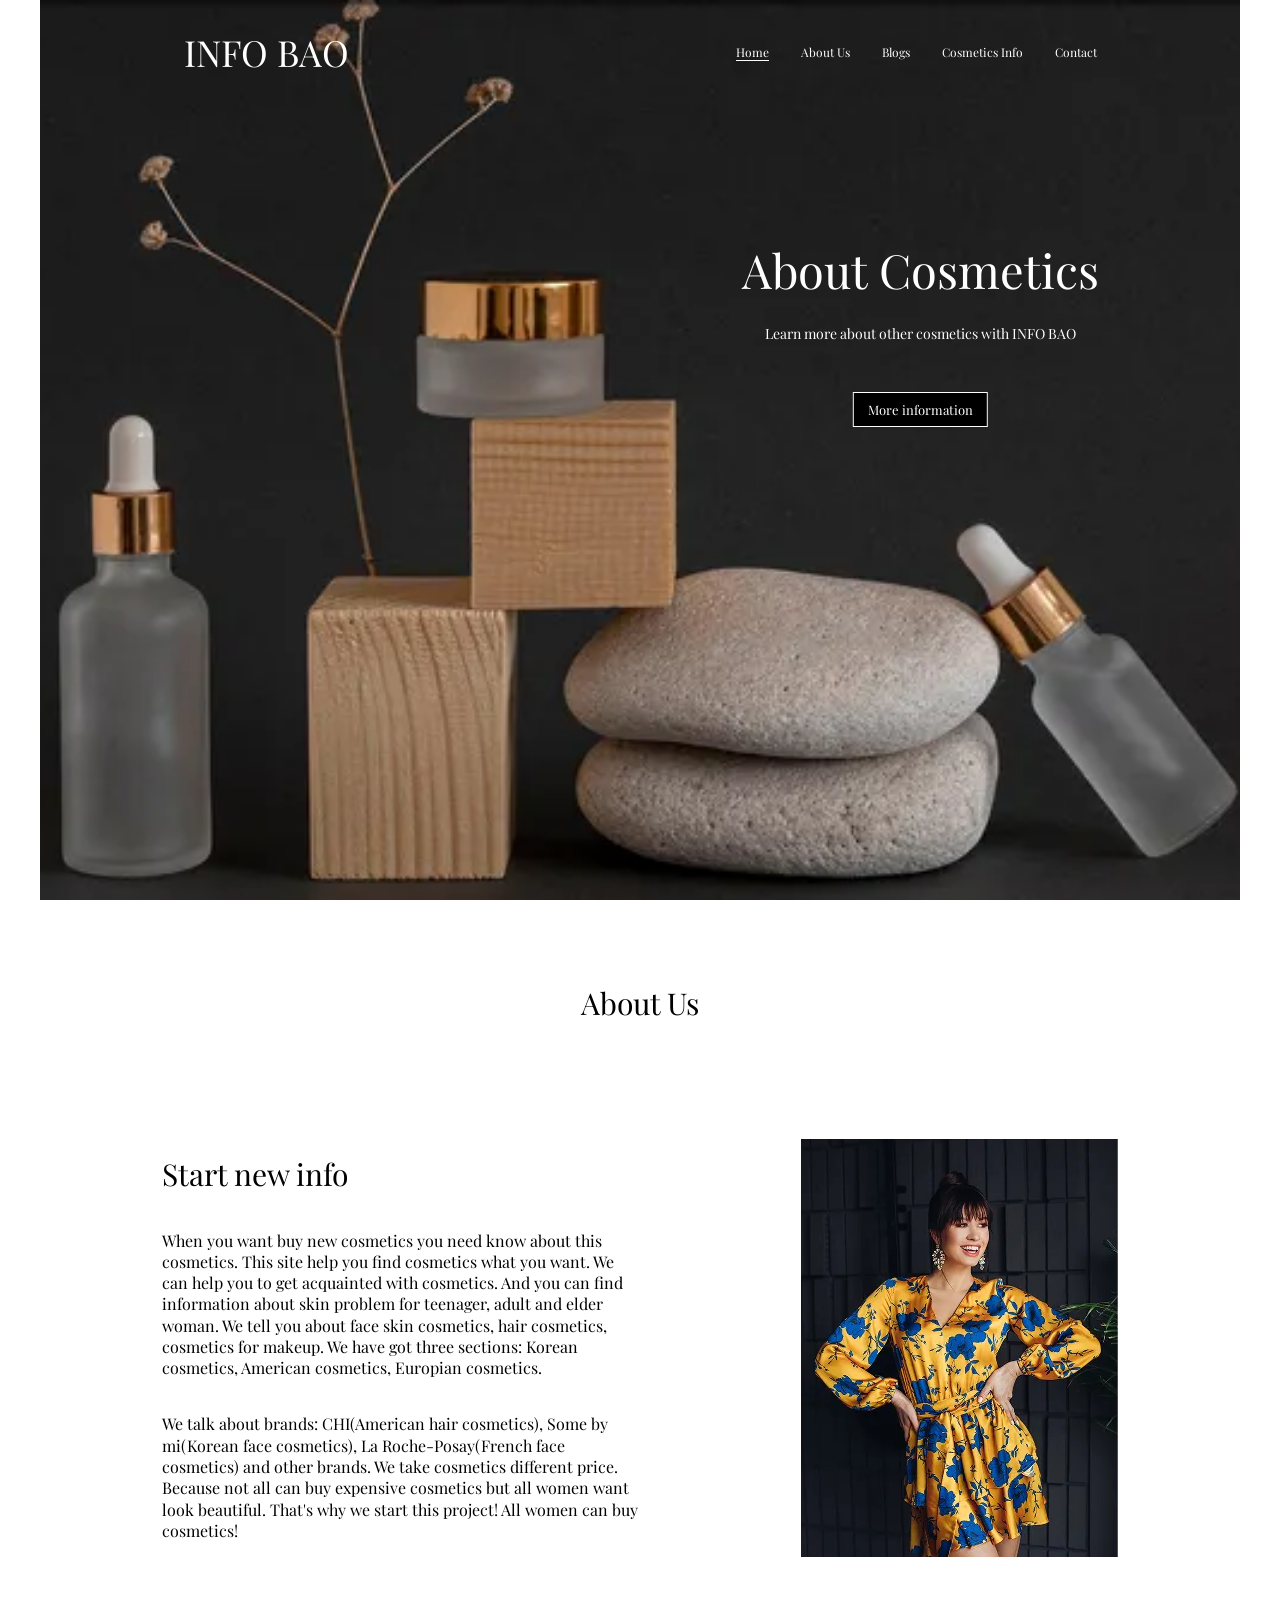
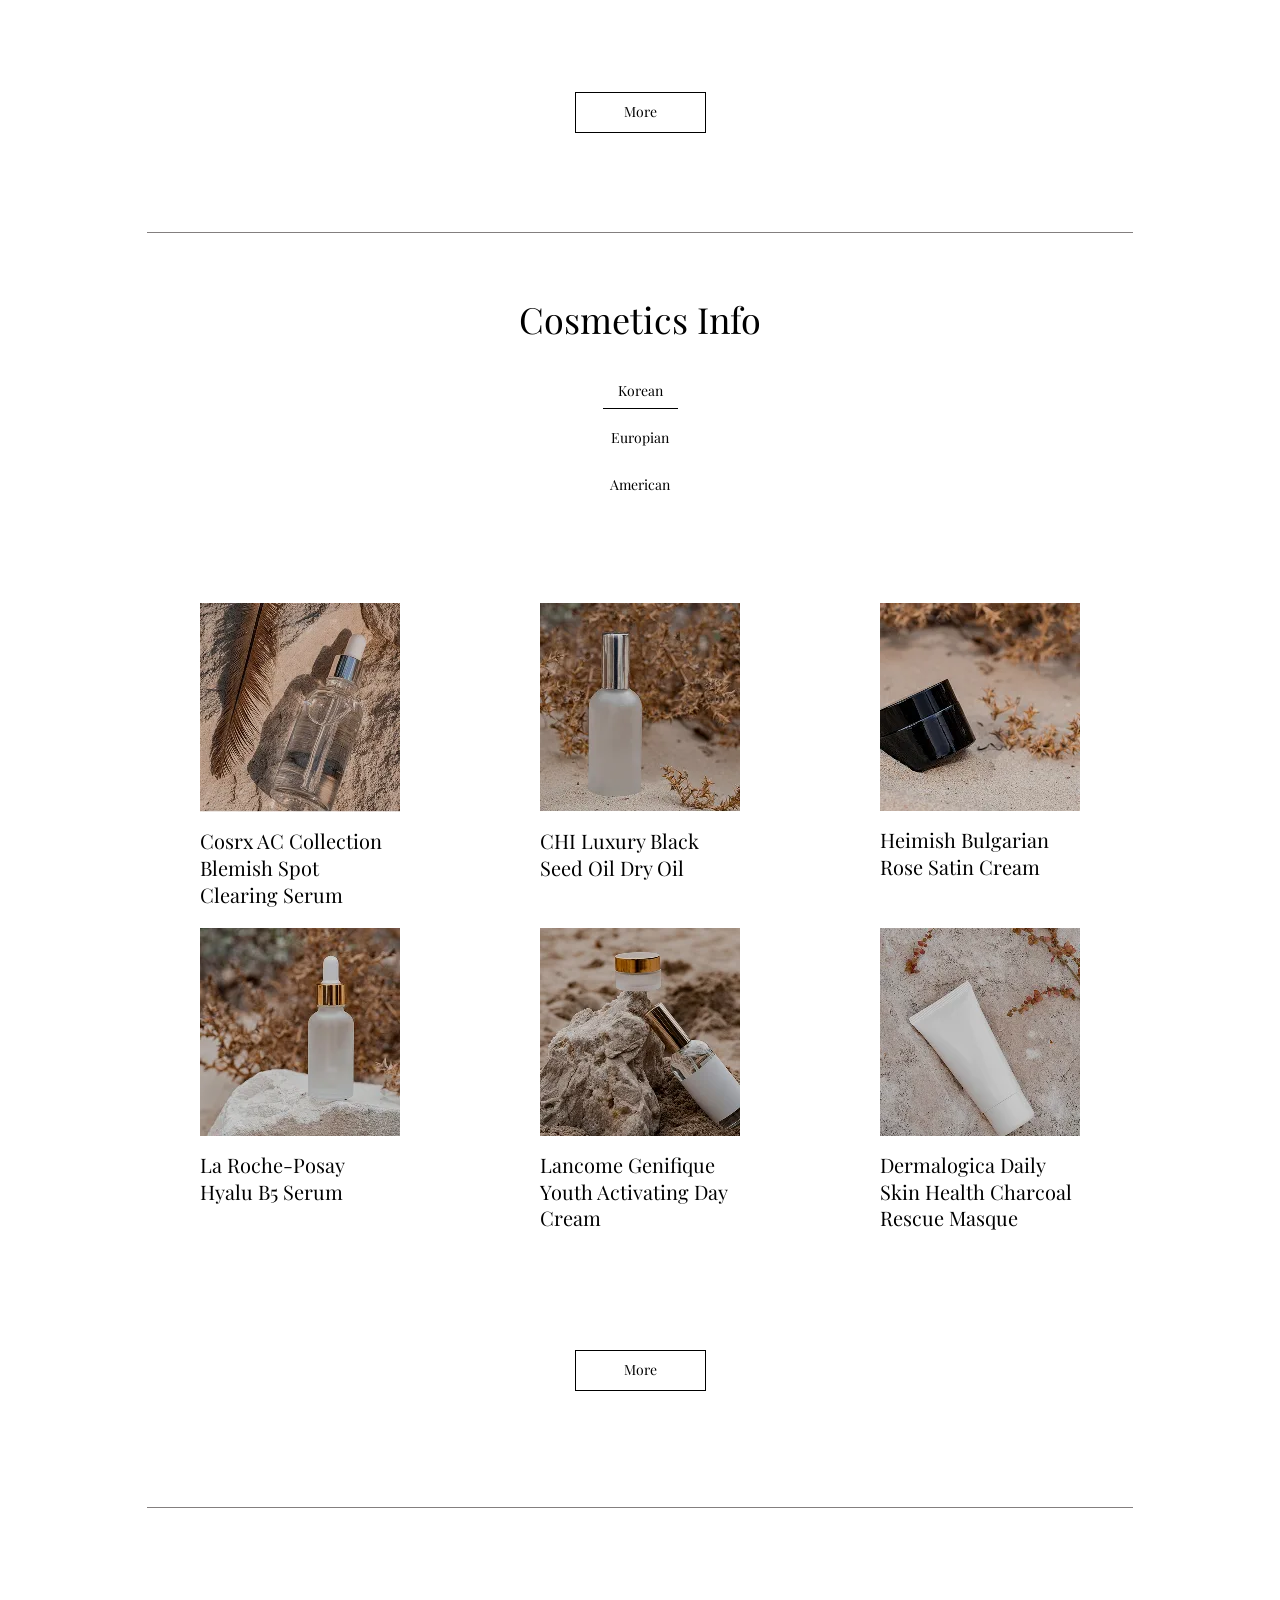
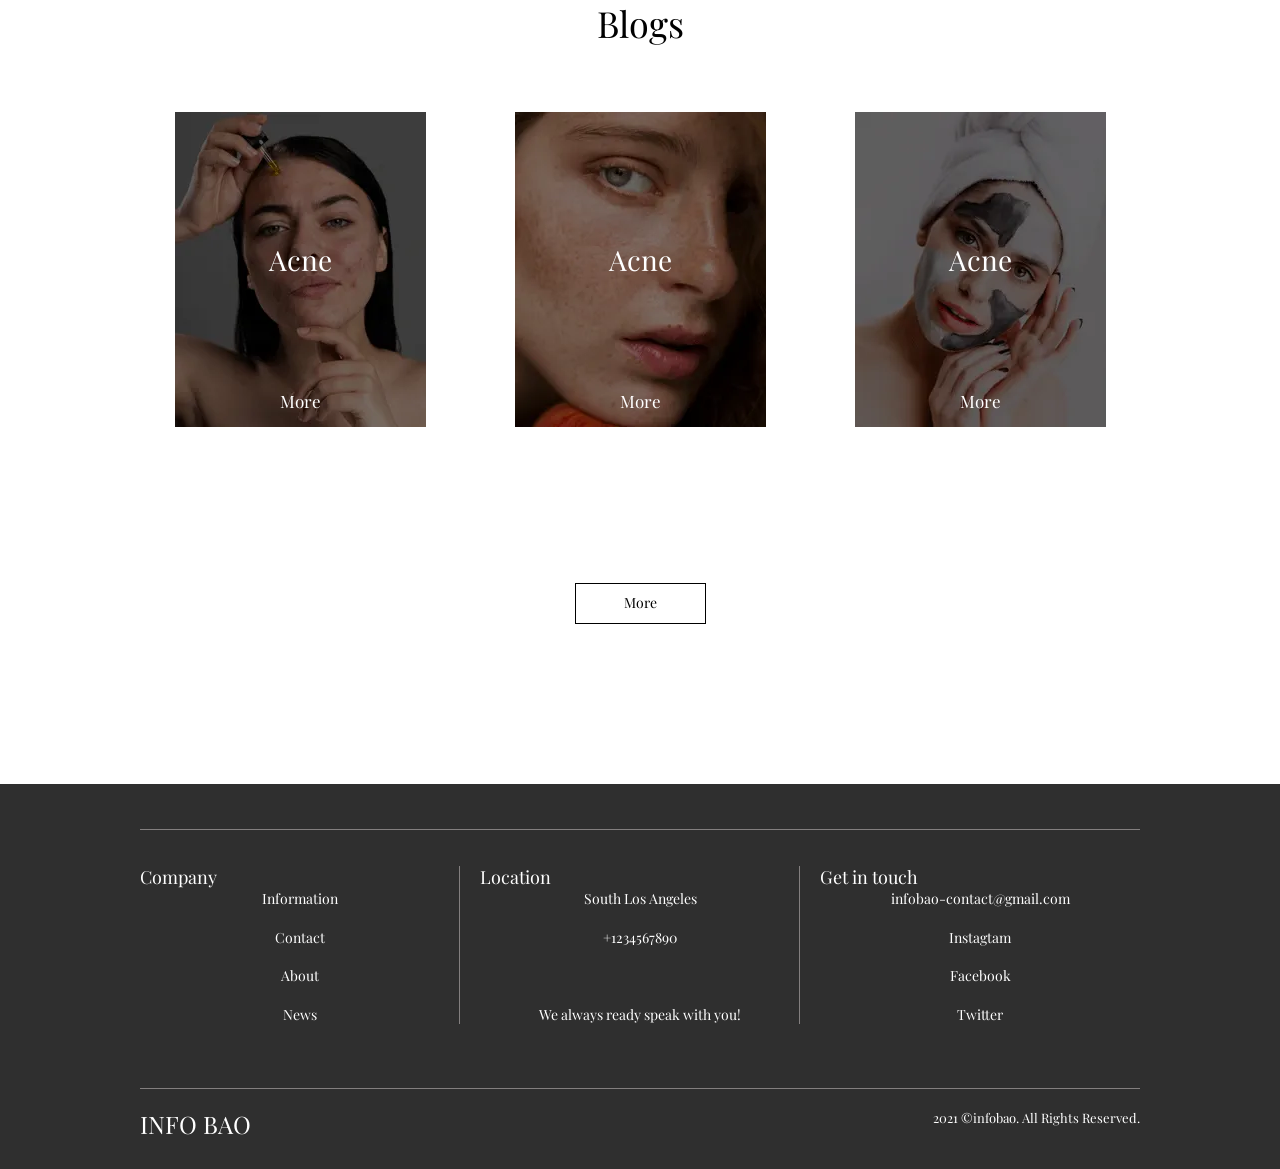
==== commit 79a0ab6c: "Updates" ====
--- a/index.html
+++ b/index.html
@@ -5,11 +5,11 @@
 		<meta name="viewport" content="width=device-width, initial-scale=1.0">
 		<link rel="shortcut icon" href="assets/img/favicon.ico">
 		<title>Home Page</title>
-		<script type="module" crossorigin="" src="./js/index.min.js?v=1773952331564"></script>
-		<link rel="modulepreload" crossorigin="" href="./js/common.min.js?v=1773952331564">
-		<link rel="modulepreload" crossorigin="" href="./js/main.min.js?v=1773952331564">
-		<link rel="stylesheet" crossorigin="" href="./css/main.min.css?v=1773952331564">
-		<link rel="stylesheet" crossorigin="" href="./css/index.min.css?v=1773952331564">
+		<script type="module" crossorigin="" src="./js/index.min.js?v=1774383086318"></script>
+		<link rel="modulepreload" crossorigin="" href="./js/common.min.js?v=1774383086318">
+		<link rel="modulepreload" crossorigin="" href="./js/main.min.js?v=1774383086318">
+		<link rel="stylesheet" crossorigin="" href="./css/main.min.css?v=1774383086318">
+		<link rel="stylesheet" crossorigin="" href="./css/index.min.css?v=1774383086318">
 	</head>
 	<body>
 		<div class="wrapper">
@@ -53,233 +53,235 @@
 				</div>
 			</header>
 			<main class="page">
-				<section class="page__hero hero">
-					<div class="hero__container">
-						<div class="hero__content">
-							<div class="hero__body">
-								<h1 class="hero__title">About Cosmetics</h1>
-								<p class="hero__text">Learn more about other cosmetics with INFO BAO</p>
-							</div>
-							<a href="#" data-fls-button="" data-fls-scrollto=".info__title" class="hero__button button button--black">More information</a>
-						</div>
-					</div>
-					<div class="hero__picture">
-						<picture>
-							<source media="(max-width: 600px)" srcset="./assets/img/header/home-600.webp" type="image/webp">
-							<img class="hero__image" alt="Image" src="./assets/img/header/home.webp">
-						</picture>
-					</div>
-				</section>
-				<section class="page__about about">
-					<div class="about__container">
-						<div class="about__body">
-							<h2 data-fls-blockhead="" class="about__title title">About Us</h2>
-							<article class="about__content">
-								<div class="about__block">
-									<h3 class="about__head">Start new info</h3>
-									<p class="about__text">
-										When you want buy new cosmetics you need know about this cosmetics. This site help you find cosmetics what you want. We can help you to get acquainted with cosmetics. And you can find information about skin problem for teenager, adult and elder woman. We tell you about face skin cosmetics, hair cosmetics, cosmetics for makeup. We have got three sections: Korean cosmetics, American cosmetics, Europian cosmetics.
-									</p>
-									<p class="about__text">
-										We talk about brands: CHI(American hair cosmetics), Some by mi(Korean face cosmetics), La Roche-Posay(French face cosmetics) and other brands. We take cosmetics different price. Because not all can buy expensive cosmetics but all women want look beautiful. That's why we start this project! All women can buy cosmetics!
-									</p>
+				<main class="page">
+					<section class="page__hero hero">
+						<div class="hero__container">
+							<div class="hero__content">
+								<div class="hero__body">
+									<h1 class="hero__title">About Cosmetics</h1>
+									<p class="hero__text">Learn more about other cosmetics with INFO BAO</p>
 								</div>
-								<div class="about__picture">
-									<picture>
-										<img class="about__image" alt="Image" src="./assets/img/about/about-home.webp">
-									</picture>
+								<a href="#" data-fls-button="" data-fls-scrollto=".info__title" data-fls-scrollto-top="100" class="hero__button button button--black">More information</a>
+							</div>
+						</div>
+						<div class="hero__picture">
+							<picture>
+								<source media="(max-width: 600px)" srcset="./assets/img/header/home-600.webp" type="image/webp">
+								<img class="hero__image" alt="Image" src="./assets/img/header/home.webp">
+							</picture>
+						</div>
+					</section>
+					<section class="page__about about">
+						<div class="about__container">
+							<div class="about__body">
+								<h2 data-fls-blockhead="" class="about__title title">About Us</h2>
+								<article class="about__content">
+									<div class="about__block">
+										<h3 class="about__head">Start new info</h3>
+										<p class="about__text">
+											When you want buy new cosmetics you need know about this cosmetics. This site help you find cosmetics what you want. We can help you to get acquainted with cosmetics. And you can find information about skin problem for teenager, adult and elder woman. We tell you about face skin cosmetics, hair cosmetics, cosmetics for makeup. We have got three sections: Korean cosmetics, American cosmetics, Europian cosmetics.
+										</p>
+										<p class="about__text">
+											We talk about brands: CHI(American hair cosmetics), Some by mi(Korean face cosmetics), La Roche-Posay(French face cosmetics) and other brands. We take cosmetics different price. Because not all can buy expensive cosmetics but all women want look beautiful. That's why we start this project! All women can buy cosmetics!
+										</p>
+									</div>
+									<div class="about__picture">
+										<picture>
+											<img class="about__image" alt="Image" src="./assets/img/about/about-home.webp">
+										</picture>
+									</div>
+								</article>
+								<a href="#" data-fls-button="" class="about__button button">More</a>
+							</div>
+						</div>
+					</section>
+					<section class="page__info info">
+						<div class="info__container">
+							<h2 data-fls-blockhead="" class="info__title title title--36">Cosmetics Info</h2>
+							<div data-fls-tabs="" class="info__tabs tabs">
+								<nav data-fls-tabs-titles="" class="tabs__navigation">
+									<button type="button" class="tabs__title --tab-active">Korean</button>
+									<button type="button" class="tabs__title">Europian</button>
+									<button type="button" class="tabs__title">American</button>
+								</nav>
+								<div data-fls-tabs-body="" class="tabs__content">
+									<div class="tabs__body">
+										<article data-fls-infocard="" class="info-card">
+											<a href="#" class="info-card__picture">
+												<picture>
+													<img class="info-card__image" alt="Image" src="./assets/img/info/image_01.webp">
+												</picture>
+											</a>
+											<div class="info-card__body">
+												<h3 class="info-card__head">Cosrx AC Collection Blemish Spot Clearing Serum</h3>
+											</div>
+										</article>
+										<article data-fls-infocard="" class="info-card">
+											<a href="#" class="info-card__picture">
+												<picture>
+													<img class="info-card__image" alt="Image" src="./assets/img/info/image_02.webp">
+												</picture>
+											</a>
+											<div class="info-card__body">
+												<h3 class="info-card__head">CHI Luxury Black Seed Oil Dry Oil</h3>
+											</div>
+										</article>
+										<article data-fls-infocard="" class="info-card">
+											<a href="#" class="info-card__picture">
+												<picture>
+													<img class="info-card__image" alt="Image" src="./assets/img/info/image_03.webp">
+												</picture>
+											</a>
+											<div class="info-card__body">
+												<h3 class="info-card__head">Heimish Bulgarian Rose Satin Cream</h3>
+											</div>
+										</article>
+										<article data-fls-infocard="" class="info-card">
+											<a href="#" class="info-card__picture">
+												<picture>
+													<img class="info-card__image" alt="Image" src="./assets/img/info/image_04.webp">
+												</picture>
+											</a>
+											<div class="info-card__body">
+												<h5 class="info-card__head">La Roche-Posay Hyalu B5 Serum</h5>
+											</div>
+										</article>
+										<article data-fls-infocard="" class="info-card">
+											<a href="#" class="info-card__picture">
+												<picture>
+													<img class="info-card__image" alt="Image" src="./assets/img/info/image_05.webp">
+												</picture>
+											</a>
+											<div class="info-card__body">
+												<h3 class="info-card__head">Lancome Genifique Youth Activating Day Cream</h3>
+											</div>
+										</article>
+										<article data-fls-infocard="" class="tabs__info-card info-card">
+											<a href="#" class="info-card__picture">
+												<picture>
+													<img class="info-card__image" alt="Image" src="./assets/img/info/image_06.webp">
+												</picture>
+											</a>
+											<div class="info-card__body">
+												<h3 class="info-card__head">Dermalogica Daily Skin Health Charcoal Rescue Masque</h3>
+											</div>
+										</article>
+									</div>
+									<div class="tabs__body">
+										<article data-fls-infocard="" class="info-card">
+											<div class="info-card__picture">
+												<picture>
+													<img class="info-card__image" alt="Image" src="./assets/img/info/image_01.webp">
+												</picture>
+											</div>
+											<div class="info-card__body">
+												<h5 class="info-card__head">Cosrx AC Collection Blemish Spot Clearing Serum</h5>
+											</div>
+										</article>
+										<article data-fls-infocard="" class="info-card">
+											<div class="info-card__picture">
+												<picture>
+													<img class="info-card__image" alt="Image" src="./assets/img/info/image_02.webp">
+												</picture>
+											</div>
+											<div class="info-card__body">
+												<h3 class="info-card__head">CHI Luxury Black Seed Oil Dry Oil</h3>
+											</div>
+										</article>
+										<article data-fls-infocard="" class="info-card">
+											<div class="info-card__picture">
+												<picture>
+													<img class="info-card__image" alt="Image" src="./assets/img/info/image_03.webp">
+												</picture>
+											</div>
+											<div class="info-card__body">
+												<h3 class="info-card__head">Heimish Bulgarian Rose Satin Cream</h3>
+											</div>
+										</article>
+									</div>
+									<div class="tabs__body">
+										<article data-fls-infocard="" class="info-card">
+											<div class="info-card__picture">
+												<picture>
+													<img class="info-card__image" alt="Image" src="./assets/img/info/image_01.webp">
+												</picture>
+											</div>
+											<div class="info-card__body">
+												<h3 class="info-card__head">Cosrx AC Collection Blemish Spot Clearing Serum</h3>
+											</div>
+										</article>
+										<article data-fls-infocard="" class="info-card">
+											<div class="info-card__picture">
+												<picture>
+													<img class="info-card__image" alt="Image" src="./assets/img/info/image_02.webp">
+												</picture>
+											</div>
+											<div class="info-card__body">
+												<h3 class="info-card__head">CHI Luxury Black Seed Oil Dry Oil</h3>
+											</div>
+										</article>
+										<article data-fls-infocard="" class="info-card">
+											<div class="info-card__picture">
+												<picture>
+													<img class="info-card__image" alt="Image" src="./assets/img/info/image_03.webp">
+												</picture>
+											</div>
+											<div class="info-card__body">
+												<h3 class="info-card__head">Heimish Bulgarian Rose Satin Cream</h3>
+											</div>
+										</article>
+									</div>
 								</div>
-							</article>
-							<a href="#" data-fls-button="" class="about__button button">More</a>
-						</div>
-					</div>
-				</section>
-				<section class="page__info info">
-					<div class="info__container">
-						<h2 data-fls-blockhead="" class="info__title title title--36">Cosmetics Info</h2>
-						<div data-fls-tabs="" class="info__tabs tabs">
-							<nav data-fls-tabs-titles="" class="tabs__navigation">
-								<button type="button" class="tabs__title --tab-active">Korean</button>
-								<button type="button" class="tabs__title">Europian</button>
-								<button type="button" class="tabs__title">American</button>
-							</nav>
-							<div data-fls-tabs-body="" class="tabs__content">
-								<div class="tabs__body">
-									<article data-fls-infocard="" class="info-card">
-										<a href="#" class="info-card__picture">
-											<picture>
-												<img class="info-card__image" alt="Image" src="./assets/img/info/image_01.webp">
-											</picture>
-										</a>
-										<div class="info-card__body">
-											<h3 class="info-card__head">Cosrx AC Collection Blemish Spot Clearing Serum</h3>
-										</div>
-									</article>
-									<article data-fls-infocard="" class="info-card">
-										<a href="#" class="info-card__picture">
-											<picture>
-												<img class="info-card__image" alt="Image" src="./assets/img/info/image_02.webp">
-											</picture>
-										</a>
-										<div class="info-card__body">
-											<h3 class="info-card__head">CHI Luxury Black Seed Oil Dry Oil</h3>
-										</div>
-									</article>
-									<article data-fls-infocard="" class="info-card">
-										<a href="#" class="info-card__picture">
-											<picture>
-												<img class="info-card__image" alt="Image" src="./assets/img/info/image_03.webp">
-											</picture>
-										</a>
-										<div class="info-card__body">
-											<h3 class="info-card__head">Heimish Bulgarian Rose Satin Cream</h3>
-										</div>
-									</article>
-									<article data-fls-infocard="" class="info-card">
-										<a href="#" class="info-card__picture">
-											<picture>
-												<img class="info-card__image" alt="Image" src="./assets/img/info/image_04.webp">
-											</picture>
-										</a>
-										<div class="info-card__body">
-											<h5 class="info-card__head">La Roche-Posay Hyalu B5 Serum</h5>
-										</div>
-									</article>
-									<article data-fls-infocard="" class="info-card">
-										<a href="#" class="info-card__picture">
-											<picture>
-												<img class="info-card__image" alt="Image" src="./assets/img/info/image_05.webp">
-											</picture>
-										</a>
-										<div class="info-card__body">
-											<h3 class="info-card__head">Lancome Genifique Youth Activating Day Cream</h3>
-										</div>
-									</article>
-									<article data-fls-infocard="" class="tabs__info-card info-card">
-										<a href="#" class="info-card__picture">
-											<picture>
-												<img class="info-card__image" alt="Image" src="./assets/img/info/image_06.webp">
-											</picture>
-										</a>
-										<div class="info-card__body">
-											<h3 class="info-card__head">Dermalogica Daily Skin Health Charcoal Rescue Masque</h3>
-										</div>
-									</article>
-								</div>
-								<div class="tabs__body">
-									<article data-fls-infocard="" class="info-card">
-										<div class="info-card__picture">
-											<picture>
-												<img class="info-card__image" alt="Image" src="./assets/img/info/image_01.webp">
-											</picture>
-										</div>
-										<div class="info-card__body">
-											<h5 class="info-card__head">Cosrx AC Collection Blemish Spot Clearing Serum</h5>
-										</div>
-									</article>
-									<article data-fls-infocard="" class="info-card">
-										<div class="info-card__picture">
-											<picture>
-												<img class="info-card__image" alt="Image" src="./assets/img/info/image_02.webp">
-											</picture>
-										</div>
-										<div class="info-card__body">
-											<h3 class="info-card__head">CHI Luxury Black Seed Oil Dry Oil</h3>
-										</div>
-									</article>
-									<article data-fls-infocard="" class="info-card">
-										<div class="info-card__picture">
-											<picture>
-												<img class="info-card__image" alt="Image" src="./assets/img/info/image_03.webp">
-											</picture>
-										</div>
-										<div class="info-card__body">
-											<h3 class="info-card__head">Heimish Bulgarian Rose Satin Cream</h3>
-										</div>
-									</article>
-								</div>
-								<div class="tabs__body">
-									<article data-fls-infocard="" class="info-card">
-										<div class="info-card__picture">
-											<picture>
-												<img class="info-card__image" alt="Image" src="./assets/img/info/image_01.webp">
-											</picture>
-										</div>
-										<div class="info-card__body">
-											<h3 class="info-card__head">Cosrx AC Collection Blemish Spot Clearing Serum</h3>
-										</div>
-									</article>
-									<article data-fls-infocard="" class="info-card">
-										<div class="info-card__picture">
-											<picture>
-												<img class="info-card__image" alt="Image" src="./assets/img/info/image_02.webp">
-											</picture>
-										</div>
-										<div class="info-card__body">
-											<h3 class="info-card__head">CHI Luxury Black Seed Oil Dry Oil</h3>
-										</div>
-									</article>
-									<article data-fls-infocard="" class="info-card">
-										<div class="info-card__picture">
-											<picture>
-												<img class="info-card__image" alt="Image" src="./assets/img/info/image_03.webp">
-											</picture>
-										</div>
-										<div class="info-card__body">
-											<h3 class="info-card__head">Heimish Bulgarian Rose Satin Cream</h3>
-										</div>
-									</article>
-								</div>
-							</div>
-						</div>
-						<div class="info__footer">
-							<a href="#" data-fls-button="" class="info__button button">More</a>
-						</div>
-					</div>
-				</section>
-				<section class="page__blogs blogs">
-					<div class="blogs__container">
-						<h2 data-fls-blockhead="" class="blogs__title title title--36">Blogs</h2>
-						<div class="blogs__content">
-							<article data-fls-blogcard="" class="blog-card">
-								<div class="blog-card__picture">
-									<picture>
-										<img class="blog-card__image" alt="Image" src="./assets/img/blog/image_01.webp">
-									</picture>
-								</div>
-								<div class="blog-card__body">
-									<h5 class="blog-card__title">Acne</h5>
-									<a href="#" class="blog-card__button">More</a>
-								</div>
-							</article>
-							<article data-fls-blogcard="" class="blog-card">
-								<div class="blog-card__picture">
-									<picture>
-										<img class="blog-card__image" alt="Image" src="./assets/img/blog/image_02.webp">
-									</picture>
-								</div>
-								<div class="blog-card__body">
-									<h5 class="blog-card__title">Acne</h5>
-									<a href="#" class="blog-card__button">More</a>
-								</div>
-							</article>
-							<article data-fls-blogcard="" class="blog-card">
-								<div class="blog-card__picture">
-									<picture>
-										<img class="blog-card__image" alt="Image" src="./assets/img/blog/image_03.webp">
-									</picture>
-								</div>
-								<div class="blog-card__body">
-									<h5 class="blog-card__title">Acne</h5>
-									<a href="#" class="blog-card__button">More</a>
-								</div>
-							</article>
-						</div>
-						<div class="blogs__footer">
-							<a href="#" data-fls-button="" class="blogs__button button">More</a>
-						</div>
-					</div>
-				</section>
+							</div>
+							<div class="info__footer">
+								<a href="#" data-fls-button="" class="info__button button">More</a>
+							</div>
+						</div>
+					</section>
+					<section class="page__blogs blogs">
+						<div class="blogs__container">
+							<h2 data-fls-blockhead="" class="blogs__title title title--36">Blogs</h2>
+							<div class="blogs__content">
+								<article data-fls-blogcard="" class="blog-card">
+									<div class="blog-card__picture">
+										<picture>
+											<img class="blog-card__image" alt="Image" src="./assets/img/blog/image_01.webp">
+										</picture>
+									</div>
+									<div class="blog-card__body">
+										<h5 class="blog-card__title">Acne</h5>
+										<a href="#" class="blog-card__button">More</a>
+									</div>
+								</article>
+								<article data-fls-blogcard="" class="blog-card">
+									<div class="blog-card__picture">
+										<picture>
+											<img class="blog-card__image" alt="Image" src="./assets/img/blog/image_02.webp">
+										</picture>
+									</div>
+									<div class="blog-card__body">
+										<h5 class="blog-card__title">Acne</h5>
+										<a href="#" class="blog-card__button">More</a>
+									</div>
+								</article>
+								<article data-fls-blogcard="" class="blog-card">
+									<div class="blog-card__picture">
+										<picture>
+											<img class="blog-card__image" alt="Image" src="./assets/img/blog/image_03.webp">
+										</picture>
+									</div>
+									<div class="blog-card__body">
+										<h5 class="blog-card__title">Acne</h5>
+										<a href="#" class="blog-card__button">More</a>
+									</div>
+								</article>
+							</div>
+							<div class="blogs__footer">
+								<a href="#" data-fls-button="" class="blogs__button button">More</a>
+							</div>
+						</div>
+					</section>
+				</main>
 			</main>
 			<footer data-fls-footer="" class="footer">
 				<div class="footer__container">
--- a/css/main.min.css
+++ b/css/main.min.css
@@ -1 +1 @@
-@import url("https://fonts.googleapis.com/css2?family=Playfair%20Display:wght@400&display=swap");@import url("https://fonts.googleapis.com/css2?family=Roboto:wght@400;500&display=swap");*{border:0;margin:0;padding:0}*,:after,:before{box-sizing:border-box}:after,:before{display:inline-block}body,html{height:100%}body{line-height:1;scrollbar-gutter:stable;-ms-text-size-adjust:100%;-moz-text-size-adjust:100%;-webkit-text-size-adjust:100%;-webkit-font-smoothing:antialiased;-moz-osx-font-smoothing:grayscale}button,input,textarea{background-color:transparent;color:inherit;font-family:inherit;font-size:inherit;line-height:inherit}input,textarea{width:100%}label{display:inline-block}button,option,select{cursor:pointer}a{color:inherit;display:inline-block;text-decoration:none}ul li{list-style:none}img{height:auto;max-width:100%;vertical-align:middle}h1,h2,h3,h4,h5,h6{font-size:inherit;font-weight:inherit}address{font-style:normal}body{background-color:#fff;color:#000;font-family:Playfair Display,sans-serif;font-size:.875rem;min-width:20rem}[data-fls-scrolllock] body{overflow:hidden;overscroll-behavior:none;touch-action:none}.wrapper{display:flex;flex-direction:column;min-height:100%;overflow:clip}.wrapper>main{flex:1 1 auto}.wrapper>*{min-width:0}[class*=__container]{margin:0 auto;max-width:64.375rem;padding-left:.9375rem;padding-right:.9375rem}[data-fls-spollers] summary{list-style:none}[data-fls-spollers] summary::-webkit-details-marker,[data-fls-spollers] summary::marker{display:none}.spollers{display:grid;gap:.9375rem}.spollers__item{font-size:1.25rem}.spollers__title{border:.0625rem solid #eee;border-radius:.3125rem;cursor:default;list-style:none;padding:.625rem .9375rem;position:relative;text-align:left;width:100%}.spollers__title::-webkit-details-marker,.spollers__title::marker{display:none}.--spoller-init .spollers__title{cursor:pointer}.--spoller-init .spollers__title:after,.--spoller-init .spollers__title:before{background-color:#000;content:"";height:.125rem;position:absolute;right:.625rem;top:50%;transition:transform .5s ease 0s;width:.9375rem}.--spoller-init .spollers__title:before{transform:translate(-75%,-50%) rotate(40deg)}.--spoller-init .spollers__title:after{transform:translateY(-50%) rotate(-40deg)}.--spoller-init .spollers__title.--spoller-active:before{transform:translateX(-75%) rotate(-40deg)}.--spoller-init .spollers__title.--spoller-active:after{transform:rotate(40deg)}.spollers__body{border:.0625rem solid #eee;border-radius:.3125rem;padding:1.25rem}.menu__list{align-items:center;display:flex;flex-wrap:wrap;gap:.3125rem 2rem;position:relative}.menu__link{color:#fff;font-weight:400;line-height:1.33;position:relative;transition:color .3s;transition:color .3s ease}.menu__link:after{bottom:0;content:"";height:.03125rem;left:50%;position:absolute;transition:width .4s ease,left .4s ease;width:0}.menu__link--active:after{background-color:#fff;left:0;width:100%}.icon-menu{display:none}.header{left:0;pointer-events:none;position:fixed;right:0;top:1.5rem;z-index:50}.header__container{flex-grow:1;margin:0 auto;max-width:60.1875rem;pointer-events:auto}.header__link-logo,.header__logo{flex-grow:1;font-weight:400;line-height:1.33;position:relative;z-index:5}.header__body{align-items:center;border-radius:.3125rem;color:#fff;display:flex;gap:.9375rem;padding:.3125rem .625rem;position:relative}.header__body:before{content:"";height:100%;left:0;position:absolute;top:0;width:100%;z-index:2}[data-fls-header-scroll].--header-scroll{background:#1e1e1e;left:0;position:sticky;right:0;top:1.5rem;z-index:50}[data-fls-header-scroll-show].--header-scroll{transition:translate .3s;translate:0 -100%}[data-fls-header-scroll-show].--header-show{translate:0 0}.footer{background:#2f2f2f;color:#fff}.body-footer__menus{display:grid;gap:1.25rem;grid-template-columns:repeat(auto-fit,minmax(12.5rem,1fr));position:relative}.body-footer__menus:after,.body-footer__menus:before{background:#837f7f;content:"";height:.0625rem;left:0;position:absolute;width:100%}.body-footer__menus:before{top:0}.body-footer__menus:after{bottom:0}.body-footer__menu{align-items:center;display:flex;flex-direction:column;gap:1.5625rem;position:relative}.body-footer__menu:not(:last-child):after{background:#837f7f;content:"";height:100%;position:absolute;right:0;top:0;width:.0625rem}.body-footer__title{font-weight:400;line-height:1.33}.body-footer__list{align-items:center;display:flex;flex:1 1 auto;flex-direction:column;gap:1.25rem}.body-footer__link{font-weight:400;line-height:1.33}.bottom-footer{display:flex;justify-content:space-between;padding-bottom:1.75rem;padding-top:1.25rem}.bottom-footer__copy,.bottom-footer__logo{font-weight:400;line-height:1.33}@media (max-width:47.99875em){.menu{flex-grow:1}.header{top:.9375rem}}@media (max-width:40.625em){.body-footer__menu:after{display:none}}@media (max-width:37.5em) and (width <= 20em){.menu__link{font-size:1.25rem}}@media (max-width:37.5em) and (any-hover:none){.icon-menu{cursor:default}}@media (max-width:37.5em){.menu__body{background-color:#000;height:100svh;left:100%;overflow:auto;padding:6.25rem 1.25rem 1.875rem .9375rem}.menu__body,.menu__body:before{position:fixed;top:0;transition:left .3s;width:100%}.menu__body:before{content:"";height:4.375rem;left:-100%;z-index:2}[data-fls-menu-open] .menu__body,[data-fls-menu-open] .menu__body:before{left:0}.menu__list{align-items:flex-end;flex-direction:column;gap:.9375rem 1.25rem;position:absolute;right:.9375rem}.menu__link{font-weight:500;line-height:1.33;right:.9375rem}.icon-menu{display:block;height:1.125rem;position:relative;width:1.875rem;z-index:5}.icon-menu span,.icon-menu:after,.icon-menu:before{background-color:#fff;content:"";height:.125rem;position:absolute;right:0;transition:all .3s ease 0s;width:100%}.icon-menu:before{top:0}.icon-menu:after{bottom:0}.icon-menu span{top:calc(50% - .0625rem)}[data-fls-menu-open] .icon-menu span{width:0}[data-fls-menu-open] .icon-menu:before{top:calc(50% - .0625rem);transform:rotate(-45deg)}[data-fls-menu-open] .icon-menu:after{bottom:calc(50% - .0625rem);transform:rotate(45deg)}}@media (max-width:31.25em){.body-footer__menus:after,.body-footer__menus:before{display:none}.body-footer__menus{grid-template-columns:1fr;justify-content:center}.bottom-footer{align-items:center;flex-direction:column;gap:1.25rem}}@media (width <= 20em){.menu__link{font-size:.875rem}.header__link-logo,.header__logo{font-size:1.75rem}.footer{padding-top:1.25rem}.body-footer__menus{padding-bottom:.625rem;padding-top:.625rem}.body-footer__title{font-size:1rem}.body-footer__link{font-size:.875rem}.bottom-footer__logo{font-size:1.25rem}.bottom-footer__copy{font-size:.875rem}}@media (max-width:37.5em) and (width > 64.375em){.menu__link{font-size:1.5rem}}@media (width > 20em) and (width <= 64.375em){.menu__link{font-size:clamp(.75rem,.93133802816875rem + -.2816901408vw,.875rem)}.header__link-logo,.header__logo{font-size:clamp(1.75rem,1.524647887325rem + 1.1267605634vw,2.25rem)}.footer{padding-top:clamp(1.25rem,.5457746478875rem + 3.5211267606vw,2.8125rem)}.body-footer__menus{padding-bottom:clamp(.625rem,-.92429577465rem + 7.7464788732vw,4.0625rem);padding-top:clamp(.625rem,-.13556338028125rem + 3.8028169014vw,2.3125rem)}.body-footer__title{font-size:clamp(1rem,.94366197183125rem + .2816901408vw,1.125rem)}.body-footer__link{font-size:clamp(.875rem,.875rem + 0vw,.875rem)}.bottom-footer__logo{font-size:clamp(1.25rem,1.1373239436625rem + .5633802817vw,1.5rem)}.bottom-footer__copy{font-size:clamp(.8125rem,.9031690140875rem + -.1408450704vw,.875rem)}}@media (max-width:37.5em) and (width > 20em) and (width <= 64.375em){.menu__link{font-size:clamp(1.25rem,1.1373239436625rem + .5633802817vw,1.5rem)}}@media (width > 40.625em){.body-footer__menu:nth-child(2){display:flex;flex-direction:column;position:relative}.body-footer__menu:nth-child(2) .body-footer__item:last-child{bottom:0;position:absolute}}@media (min-width:47.99875em){.menu{position:relative;z-index:5}.header{display:flex;justify-content:center}}@media (width > 64.375em){.menu__link{font-size:.75rem}.header__link-logo,.header__logo{font-size:2.25rem}.footer{padding-top:2.8125rem}.body-footer__menus{padding-bottom:4.0625rem;padding-top:2.3125rem}.body-footer__title{font-size:1.125rem}.body-footer__link{font-size:.875rem}.bottom-footer__logo{font-size:1.5rem}.bottom-footer__copy{font-size:.8125rem}}@media (any-hover:hover){.menu__link:hover:after{background-color:#fff;left:0;width:100%}}+@import url("https://fonts.googleapis.com/css2?family=Playfair%20Display:wght@400&display=swap");@import url("https://fonts.googleapis.com/css2?family=Roboto:wght@400;500&display=swap");*{border:0;margin:0;padding:0}*,:after,:before{box-sizing:border-box}:after,:before{display:inline-block}body,html{height:100%}body{line-height:1;scrollbar-gutter:stable;-ms-text-size-adjust:100%;-moz-text-size-adjust:100%;-webkit-text-size-adjust:100%;-webkit-font-smoothing:antialiased;-moz-osx-font-smoothing:grayscale}button,input,textarea{background-color:transparent;color:inherit;font-family:inherit;font-size:inherit;line-height:inherit}input,textarea{width:100%}label{display:inline-block}button,option,select{cursor:pointer}a{color:inherit;display:inline-block;text-decoration:none}ul li{list-style:none}img{height:auto;max-width:100%;vertical-align:middle}h1,h2,h3,h4,h5,h6{font-size:inherit;font-weight:inherit}address{font-style:normal}body{background-color:#fff;color:#000;font-family:Playfair Display,sans-serif;font-size:.875rem;min-width:20rem}[data-fls-scrolllock] body{overflow:hidden;overscroll-behavior:none;touch-action:none}.wrapper{display:flex;flex-direction:column;min-height:100%;overflow:clip}.wrapper>main{flex:1 1 auto}.wrapper>*{min-width:0}[class*=__container]{margin:0 auto;max-width:64.375rem;padding-left:.9375rem;padding-right:.9375rem}[data-fls-spollers] summary{list-style:none}[data-fls-spollers] summary::-webkit-details-marker,[data-fls-spollers] summary::marker{display:none}.spollers{display:grid;gap:.9375rem}.spollers__item{font-size:1.25rem}.spollers__title{border:.0625rem solid #eee;border-radius:.3125rem;cursor:default;list-style:none;padding:.625rem .9375rem;position:relative;text-align:left;width:100%}.spollers__title::-webkit-details-marker,.spollers__title::marker{display:none}.--spoller-init .spollers__title{cursor:pointer}.--spoller-init .spollers__title:after,.--spoller-init .spollers__title:before{background-color:#000;content:"";height:.125rem;position:absolute;right:.625rem;top:50%;transition:transform .5s ease 0s;width:.9375rem}.--spoller-init .spollers__title:before{transform:translate(-75%,-50%) rotate(40deg)}.--spoller-init .spollers__title:after{transform:translateY(-50%) rotate(-40deg)}.--spoller-init .spollers__title.--spoller-active:before{transform:translateX(-75%) rotate(-40deg)}.--spoller-init .spollers__title.--spoller-active:after{transform:rotate(40deg)}.spollers__body{border:.0625rem solid #eee;border-radius:.3125rem;padding:1.25rem}.header{left:0;pointer-events:none;position:fixed;right:0;top:1.5rem;z-index:50}.header__container{flex-grow:1;margin:0 auto;max-width:60.1875rem;pointer-events:auto}.header__link-logo,.header__logo{flex-grow:1;font-weight:400;line-height:1.33;position:relative;z-index:5}.header__body{align-items:center;border-radius:.3125rem;color:#fff;display:flex;gap:.9375rem;padding:.3125rem .625rem;position:relative}.header__body:before{content:"";height:100%;left:0;position:absolute;top:0;width:100%;z-index:2}[data-fls-header-scroll].--header-scroll{background-color:#1e1e1e;left:0;position:sticky;right:0;top:1.5rem;z-index:50}[data-fls-header-scroll-show].--header-scroll{transition:translate .3s;translate:0 -100%}[data-fls-header-scroll-show].--header-show{translate:0 0}.footer{background:#2f2f2f;color:#fff}.body-footer__menus{display:grid;gap:1.25rem;grid-template-columns:repeat(auto-fit,minmax(12.5rem,1fr));position:relative}.body-footer__menus:after,.body-footer__menus:before{background:#837f7f;content:"";height:.0625rem;left:0;position:absolute;width:100%}.body-footer__menus:before{top:0}.body-footer__menus:after{bottom:0}.body-footer__menu{align-items:center;display:flex;flex-direction:column;gap:1.5625rem;position:relative}.body-footer__menu:not(:last-child):after{background:#837f7f;content:"";height:100%;position:absolute;right:0;top:0;width:.0625rem}.body-footer__title{font-weight:400;line-height:1.33}.body-footer__list{align-items:center;display:flex;flex:1 1 auto;flex-direction:column;gap:1.25rem}.body-footer__link{font-weight:400;line-height:1.33}.bottom-footer{display:flex;justify-content:space-between;padding-bottom:1.75rem;padding-top:1.25rem}.bottom-footer__copy,.bottom-footer__logo,.title{font-weight:400;line-height:1.33}.title{text-align:center}.title--20,.title--24,.title--25,.title--28,.title--36{font-weight:400;line-height:1.33}@media (max-width:47.99875em){.header{top:.9375rem}}@media (max-width:40.625em){.body-footer__menu:after{display:none}}@media (max-width:31.25em){.body-footer__menus:after,.body-footer__menus:before{display:none}.body-footer__menus{grid-template-columns:1fr;justify-content:center}.bottom-footer{align-items:center;flex-direction:column;gap:1.25rem}}@media (width <= 20em){.header__link-logo,.header__logo{font-size:1.75rem}.footer{padding-top:1.25rem}.body-footer__menus{padding-bottom:.625rem;padding-top:.625rem}.body-footer__title{font-size:1rem}.body-footer__link{font-size:.875rem}.bottom-footer__logo{font-size:1.25rem}.bottom-footer__copy{font-size:.875rem}.title{font-size:1.25rem}.title--36{font-size:1.75rem}.title--28{font-size:1.25rem}.title--25{font-size:1.125rem}.title--24{font-size:1.25rem}.title--20{font-size:1.125rem}}@media (width > 20em) and (width <= 64.375em){.header__link-logo,.header__logo{font-size:clamp(1.75rem,1.524647887325rem + 1.1267605634vw,2.25rem)}.footer{padding-top:clamp(1.25rem,.5457746478875rem + 3.5211267606vw,2.8125rem)}.body-footer__menus{padding-bottom:clamp(.625rem,-.92429577465rem + 7.7464788732vw,4.0625rem);padding-top:clamp(.625rem,-.13556338028125rem + 3.8028169014vw,2.3125rem)}.body-footer__title{font-size:clamp(1rem,.94366197183125rem + .2816901408vw,1.125rem)}.body-footer__link{font-size:clamp(.875rem,.875rem + 0vw,.875rem)}.bottom-footer__logo{font-size:clamp(1.25rem,1.1373239436625rem + .5633802817vw,1.5rem)}.bottom-footer__copy{font-size:clamp(.8125rem,.9031690140875rem + -.1408450704vw,.875rem)}.title{font-size:clamp(1.25rem,.96830985915625rem + 1.4084507042vw,1.875rem)}.title--36{font-size:clamp(1.75rem,1.524647887325rem + 1.1267605634vw,2.25rem)}.title--28{font-size:clamp(1.25rem,1.024647887325rem + 1.1267605634vw,1.75rem)}.title--25{font-size:clamp(1.125rem,.92781690140625rem + .985915493vw,1.5625rem)}.title--24{font-size:clamp(1.25rem,1.1373239436625rem + .5633802817vw,1.5rem)}.title--20{font-size:clamp(1.125rem,1.06866197183125rem + .2816901408vw,1.25rem)}}@media (width > 40.625em){.body-footer__menu:nth-child(2){display:flex;flex-direction:column;position:relative}.body-footer__menu:nth-child(2) .body-footer__item:last-child{bottom:0;position:absolute}}@media (min-width:47.99875em){.header{display:flex;justify-content:center}}@media (width > 64.375em){.header__link-logo,.header__logo{font-size:2.25rem}.footer{padding-top:2.8125rem}.body-footer__menus{padding-bottom:4.0625rem;padding-top:2.3125rem}.body-footer__title{font-size:1.125rem}.body-footer__link{font-size:.875rem}.bottom-footer__logo{font-size:1.5rem}.bottom-footer__copy{font-size:.8125rem}.title{font-size:1.875rem}.title--36{font-size:2.25rem}.title--28{font-size:1.75rem}.title--25{font-size:1.5625rem}.title--24{font-size:1.5rem}.title--20{font-size:1.25rem}}
--- a/css/index.min.css
+++ b/css/index.min.css
@@ -1 +1 @@
-.tabs__navigation{align-items:center;display:flex;flex-direction:column;gap:.75rem}.tabs__title{border-bottom:.0625rem solid transparent;padding:.625rem .9375rem}.tabs__title.--tab-active{border-bottom:.0625rem solid #000}.tabs .tabs__body[hidden]{display:none}.tabs__body{align-items:start;display:grid;gap:1.25rem;grid-template-columns:repeat(auto-fit,minmax(18.75rem,1fr));justify-items:center}.info-card{align-items:flex-start;display:flex;flex-direction:column;gap:1rem;max-width:12.5rem}.info-card__picture{aspect-ratio:200/208;transition:transform .3s ease;width:12.5rem}.info-card__image{height:100%;object-fit:cover;width:100%}.info-card__head{font-weight:400;line-height:1.33}.info-card--gap13{gap:.8125rem;max-width:13.8125rem}.info-card--gap18{gap:1.125rem;max-width:12.875rem}.info-card--gap9{gap:.5625rem;max-width:15.375rem}.button{border:.0625rem solid #000;display:inline-flex;font-weight:400;line-height:1.33;padding:.625rem 3rem;transition:background-color .3s,color .3s}.button--black{background-color:#000;border:.0625rem solid #fff;color:#fff;font-weight:400;line-height:1.33;padding:.5rem .875rem;transition:background-color .3s,color .3s}.blog-card{position:relative}.blog-card__picture{aspect-ratio:251/315;margin:0 auto;max-width:15.6875rem}.blog-card__image{height:100%;object-fit:cover;transition:transform .3s ease;width:100%}.blog-card__body{align-items:center;color:#fff;display:flex;inset:0;justify-content:center;position:absolute}.blog-card__title{font-weight:400;line-height:1.33;transform:translateY(-.625rem)}.blog-card__button{bottom:.9375rem;font-weight:400;left:50%;line-height:1.33;position:absolute;transform:translateX(-50%);transition:text-decoration .3s}.blog-card__button:hover{text-decoration:underline}.title{text-align:center}.title,.title--20,.title--24,.title--25,.title--28,.title--36{font-weight:400;line-height:1.33}.page__about{position:relative}.page__about:after{border-bottom:.0625rem solid #837f7f;bottom:0;content:"";left:50%;max-width:61.625rem;position:absolute;transform:translateX(-50%)}.page__info{position:relative}.page__info:after{border-bottom:.0625rem solid #837f7f;bottom:0;content:"";left:50%;position:absolute;transform:translateX(-50%);width:61.625rem}.hero{margin:0 auto;max-width:75rem;position:relative}.hero__container{align-items:flex-end;justify-content:center;min-height:100svh;position:relative;translate:-4% -13%;z-index:2}.hero__container,.hero__content{display:flex;flex-direction:column}.hero__content{align-items:center;gap:3rem}.hero__body{align-items:center;color:#fff;display:flex;flex-direction:column;gap:1.5rem}.hero__text,.hero__title{font-weight:400;line-height:1.33}.hero__text{text-align:center}.hero__image{height:100%;left:0;object-fit:cover;position:absolute;top:0;width:100%}.about__container{max-width:61.625rem}.about__body{flex-direction:column;justify-content:center}.about__body,.about__content{align-items:center;display:flex}.about__content{flex-wrap:wrap;gap:1.25rem;justify-content:space-between}.about__block{align-items:flex-start;display:flex;flex-basis:50%;flex-direction:column;justify-content:center}.about__head,.about__text{font-weight:400;line-height:1.33}.about__picture{aspect-ratio:317/418}.about__image{height:100%;object-fit:cover;width:100%}.info__footer{text-align:center}.blogs__content{display:grid;gap:1.25rem;grid-template-columns:repeat(auto-fit,minmax(18.75rem,1fr))}.blogs__footer{text-align:center}@media (max-width:47.99875em){.page__about:after,.page__info:after{width:100%}.about__block{flex-basis:100%}.about__head{margin:0 auto}}@media (max-width:29.99875em){.hero__container{translate:0 0}.hero__button{justify-content:center;width:100%}}@media (width <= 20em){.tabs__content{padding-bottom:3.125rem;padding-top:3.125rem}.info-card__head{font-size:1.125rem}.button,.button--black{font-size:.875rem}.blog-card__title{font-size:1.25rem}.blog-card__button{font-size:.875rem}.title{font-size:1.25rem}.title--36{font-size:1.75rem}.title--28{font-size:1.25rem}.title--25{font-size:1.125rem}.title--24{font-size:1.25rem}.title--20{font-size:1.125rem}.page__about{padding-bottom:3.75rem;padding-top:3.125rem}.page__info{padding-bottom:3.75rem}.page__blogs,.page__info{padding-top:2.5rem}.page__blogs{padding-bottom:3.75rem}.hero__title{font-size:2rem}.hero__text{font-size:.875rem}.about__content,.about__title{margin-bottom:1.875rem}.about__block{gap:.9375rem}.about__head{font-size:1.25rem}.about__text{font-size:.875rem}.info__title{margin-bottom:.9375rem}.blogs__content{padding-bottom:3.125rem;padding-top:1.875rem}}@media (width > 20em) and (width <= 64.375em){.tabs__content{padding-bottom:clamp(3.125rem,1.20950704225625rem + 9.5774647887vw,7.375rem);padding-top:clamp(3.125rem,1.716549295775rem + 7.0422535211vw,6.25rem)}.info-card__head{font-size:clamp(1.125rem,1.06866197183125rem + .2816901408vw,1.25rem)}.button{font-size:clamp(.875rem,.875rem + 0vw,.875rem)}.button--black{font-size:clamp(.8125rem,.9031690140875rem + -.1408450704vw,.875rem)}.blog-card__title{font-size:clamp(1.25rem,1.024647887325rem + 1.1267605634vw,1.75rem)}.blog-card__button{font-size:clamp(.875rem,.79049295774375rem + .4225352113vw,1.0625rem)}.title{font-size:clamp(1.25rem,.96830985915625rem + 1.4084507042vw,1.875rem)}.title--36{font-size:clamp(1.75rem,1.524647887325rem + 1.1267605634vw,2.25rem)}.title--28{font-size:clamp(1.25rem,1.024647887325rem + 1.1267605634vw,1.75rem)}.title--25{font-size:clamp(1.125rem,.92781690140625rem + .985915493vw,1.5625rem)}.title--24{font-size:clamp(1.25rem,1.1373239436625rem + .5633802817vw,1.5rem)}.title--20{font-size:clamp(1.125rem,1.06866197183125rem + .2816901408vw,1.25rem)}.page__about{padding-bottom:clamp(3.75rem,2.62323943661875rem + 5.6338028169vw,6.25rem);padding-top:clamp(3.125rem,2.167253521125rem + 4.7887323944vw,5.25rem)}.page__info{padding-bottom:clamp(3.75rem,2.14436619718125rem + 8.0281690141vw,7.3125rem);padding-top:clamp(2.5rem,1.85211267605625rem + 3.2394366197vw,3.9375rem)}.page__blogs{padding-bottom:clamp(3.75rem,.93309859155rem + 14.0845070423vw,10rem);padding-top:clamp(2.5rem,1.03521126760625rem + 7.323943662vw,5.75rem)}.hero__title{font-size:clamp(2rem,1.57746478873125rem + 2.1126760563vw,2.9375rem)}.hero__text{font-size:clamp(.875rem,.875rem + 0vw,.875rem)}.about__title{margin-bottom:clamp(1.875rem,-.51936619718125rem + 11.9718309859vw,7.1875rem)}.about__content{margin-bottom:clamp(1.875rem,-1.082746478875rem + 14.7887323944vw,8.4375rem)}.about__block{gap:clamp(.9375rem,.3741197183125rem + 2.8169014085vw,2.1875rem)}.about__head{font-size:clamp(1.25rem,.96830985915625rem + 1.4084507042vw,1.875rem)}.about__text{font-size:clamp(.875rem,.81866197183125rem + .2816901408vw,1rem)}.info__title{margin-bottom:clamp(.9375rem,.48679577465rem + 2.2535211268vw,1.9375rem)}.blogs__content{padding-bottom:clamp(3.125rem,.13908450704375rem + 14.9295774648vw,9.75rem);padding-top:clamp(1.875rem,.88908450704375rem + 4.9295774648vw,4.0625rem)}}@media (width > 64.375em){.tabs__content{padding-bottom:7.375rem;padding-top:6.25rem}.info-card__head{font-size:1.25rem}.button{font-size:.875rem}.button--black{font-size:.8125rem}.blog-card__title{font-size:1.75rem}.blog-card__button{font-size:1.0625rem}.title{font-size:1.875rem}.title--36{font-size:2.25rem}.title--28{font-size:1.75rem}.title--25{font-size:1.5625rem}.title--24{font-size:1.5rem}.title--20{font-size:1.25rem}.page__about{padding-bottom:6.25rem;padding-top:5.25rem}.page__info{padding-bottom:7.3125rem;padding-top:3.9375rem}.page__blogs{padding-bottom:10rem;padding-top:5.75rem}.hero__title{font-size:2.9375rem}.hero__text{font-size:.875rem}.about__title{margin-bottom:7.1875rem}.about__content{margin-bottom:8.4375rem}.about__block{gap:2.1875rem}.about__head{font-size:1.875rem}.about__text{font-size:1rem}.info__title{margin-bottom:1.9375rem}.blogs__content{padding-bottom:9.75rem;padding-top:4.0625rem}}@media (any-hover:hover){.button:hover{background-color:#000;color:#fff}.button--black:hover{background-color:#fff;color:#000}}@media (any-hover:hover) and (any-pointer:fine){.info-card__picture:hover{transform:scale(1.03)}.blog-card:hover .blog-card__image{transform:scale(1.02)}}+.tabs__navigation{align-items:center;display:flex;flex-direction:column;gap:.75rem}.tabs__title{border-bottom:.0625rem solid transparent;padding:.625rem .9375rem}.tabs__title.--tab-active{border-bottom:.0625rem solid #000}.tabs .tabs__body[hidden]{display:none}.tabs__body{align-items:start;display:grid;gap:1.25rem;grid-template-columns:repeat(auto-fit,minmax(18.75rem,1fr));justify-items:center}.info-card{align-items:flex-start;display:flex;flex-direction:column;gap:1rem;max-width:12.5rem}.info-card__picture{aspect-ratio:200/208;transition:transform .3s ease;width:12.5rem}.info-card__image{height:100%;object-fit:cover;width:100%}.info-card__head{font-weight:400;line-height:1.33}.info-card--gap13{gap:.8125rem;max-width:13.8125rem}.info-card--gap18{gap:1.125rem;max-width:12.875rem}.info-card--gap9{gap:.5625rem;max-width:15.375rem}.menu__list{align-items:center;display:flex;flex-wrap:wrap;gap:.3125rem 2rem;position:relative}.menu__link{color:#fff;font-weight:400;line-height:1.33;position:relative;transition:color .3s;transition:color .3s ease}.menu__link:after{bottom:0;content:"";height:.03125rem;left:50%;position:absolute;transition:width .4s ease,left .4s ease;width:0}.menu__link--active:after{background-color:#fff;left:0;width:100%}.icon-menu{display:none}.button{border:.0625rem solid #000;display:inline-flex;font-weight:400;line-height:1.33;padding:.625rem 3rem;transition:background-color .3s,color .3s}.button--black{background-color:#000;border:.0625rem solid #fff;color:#fff;font-weight:400;line-height:1.33;padding:.5rem .875rem;transition:background-color .3s,color .3s}.blog-card{position:relative}.blog-card__picture{aspect-ratio:251/315;margin:0 auto;max-width:15.6875rem}.blog-card__image{height:100%;object-fit:cover;transition:transform .3s ease;width:100%}.blog-card__body{align-items:center;color:#fff;display:flex;inset:0;justify-content:center;position:absolute}.blog-card__title{font-weight:400;line-height:1.33;transform:translateY(-.625rem)}.blog-card__button{bottom:.9375rem;font-weight:400;left:50%;line-height:1.33;position:absolute;transform:translateX(-50%);transition:text-decoration .3s}.blog-card__button:hover{text-decoration:underline}.page__about{position:relative}.page__about:after{border-bottom:.0625rem solid #837f7f;bottom:0;content:"";left:50%;position:absolute;transform:translateX(-50%);width:61.625rem}.page__info{position:relative}.page__info:after{border-bottom:.0625rem solid #837f7f;bottom:0;content:"";left:50%;position:absolute;transform:translateX(-50%);width:61.625rem}.hero{margin:0 auto;max-width:75rem;position:relative}.hero__container{align-items:flex-end;justify-content:center;min-height:100svh;position:relative;translate:-4% -13%;z-index:2}.hero__container,.hero__content{display:flex;flex-direction:column}.hero__content{align-items:center;gap:3rem}.hero__body{align-items:center;color:#fff;display:flex;flex-direction:column;gap:1.5rem}.hero__text,.hero__title{font-weight:400;line-height:1.33}.hero__text{text-align:center}.hero__image{height:100%;left:0;object-fit:cover;position:absolute;top:0;width:100%}.about__container{max-width:61.625rem}.about__body{flex-direction:column;justify-content:center}.about__body,.about__content{align-items:center;display:flex}.about__content{flex-wrap:wrap;gap:1.25rem;justify-content:space-between}.about__block{align-items:flex-start;display:flex;flex-basis:50%;flex-direction:column;justify-content:center}.about__head,.about__text{font-weight:400;line-height:1.33}.about__picture{aspect-ratio:317/418}.about__image{height:100%;object-fit:cover;width:100%}.info__footer{text-align:center}.blogs__content{display:grid;gap:1.25rem;grid-template-columns:repeat(auto-fit,minmax(18.75rem,1fr))}.blogs__footer{text-align:center}@media (max-width:47.99875em){.menu{flex-grow:1}.page__about:after,.page__info:after{width:100%}.about__block{flex-basis:100%}.about__head{margin:0 auto}}@media (max-width:37.5em) and (width <= 20em){.menu__link{font-size:1.25rem}}@media (max-width:37.5em) and (any-hover:none){.icon-menu{cursor:default}}@media (max-width:37.5em){.menu__body{background-color:#000;height:100svh;left:100%;overflow:auto;padding:6.25rem 1.25rem 1.875rem .9375rem}.menu__body,.menu__body:before{position:fixed;top:0;transition:left .3s;width:100%}.menu__body:before{content:"";height:4.375rem;left:-100%;z-index:2}[data-fls-menu-open] .menu__body,[data-fls-menu-open] .menu__body:before{left:0}.menu__list{align-items:flex-end;flex-direction:column;gap:.9375rem 1.25rem;position:absolute;right:.9375rem}.menu__link{font-weight:500;line-height:1.33;right:.9375rem}.icon-menu{display:block;height:1.125rem;position:relative;width:1.875rem;z-index:5}.icon-menu span,.icon-menu:after,.icon-menu:before{background-color:#fff;content:"";height:.125rem;position:absolute;right:0;transition:all .3s ease 0s;width:100%}.icon-menu:before{top:0}.icon-menu:after{bottom:0}.icon-menu span{top:calc(50% - .0625rem)}[data-fls-menu-open] .icon-menu span{width:0}[data-fls-menu-open] .icon-menu:before{top:calc(50% - .0625rem);transform:rotate(-45deg)}[data-fls-menu-open] .icon-menu:after{bottom:calc(50% - .0625rem);transform:rotate(45deg)}}@media (max-width:29.99875em){.hero__container{translate:0 0}.hero__button{justify-content:center;width:100%}}@media (width <= 20em){.tabs__content{padding-bottom:3.125rem;padding-top:3.125rem}.info-card__head{font-size:1.125rem}.button,.button--black,.menu__link{font-size:.875rem}.blog-card__title{font-size:1.25rem}.blog-card__button{font-size:.875rem}.page__about{padding-bottom:3.75rem;padding-top:3.125rem}.page__info{padding-bottom:3.75rem}.page__blogs,.page__info{padding-top:2.5rem}.page__blogs{padding-bottom:3.75rem}.hero__title{font-size:2rem}.hero__text{font-size:.875rem}.about__content,.about__title{margin-bottom:1.875rem}.about__block{gap:.9375rem}.about__head{font-size:1.25rem}.about__text{font-size:.875rem}.info__title{margin-bottom:.9375rem}.blogs__content{padding-bottom:3.125rem;padding-top:1.875rem}}@media (max-width:37.5em) and (width > 64.375em){.menu__link{font-size:1.5rem}}@media (width > 20em) and (width <= 64.375em){.tabs__content{padding-bottom:clamp(3.125rem,1.20950704225625rem + 9.5774647887vw,7.375rem);padding-top:clamp(3.125rem,1.716549295775rem + 7.0422535211vw,6.25rem)}.info-card__head{font-size:clamp(1.125rem,1.06866197183125rem + .2816901408vw,1.25rem)}.menu__link{font-size:clamp(.75rem,.93133802816875rem + -.2816901408vw,.875rem)}.button{font-size:clamp(.875rem,.875rem + 0vw,.875rem)}.button--black{font-size:clamp(.8125rem,.9031690140875rem + -.1408450704vw,.875rem)}.blog-card__title{font-size:clamp(1.25rem,1.024647887325rem + 1.1267605634vw,1.75rem)}.blog-card__button{font-size:clamp(.875rem,.79049295774375rem + .4225352113vw,1.0625rem)}.page__about{padding-bottom:clamp(3.75rem,2.62323943661875rem + 5.6338028169vw,6.25rem);padding-top:clamp(3.125rem,2.167253521125rem + 4.7887323944vw,5.25rem)}.page__info{padding-bottom:clamp(3.75rem,2.14436619718125rem + 8.0281690141vw,7.3125rem);padding-top:clamp(2.5rem,1.85211267605625rem + 3.2394366197vw,3.9375rem)}.page__blogs{padding-bottom:clamp(3.75rem,.93309859155rem + 14.0845070423vw,10rem);padding-top:clamp(2.5rem,1.03521126760625rem + 7.323943662vw,5.75rem)}.hero__title{font-size:clamp(2rem,1.57746478873125rem + 2.1126760563vw,2.9375rem)}.hero__text{font-size:clamp(.875rem,.875rem + 0vw,.875rem)}.about__title{margin-bottom:clamp(1.875rem,-.51936619718125rem + 11.9718309859vw,7.1875rem)}.about__content{margin-bottom:clamp(1.875rem,-1.082746478875rem + 14.7887323944vw,8.4375rem)}.about__block{gap:clamp(.9375rem,.3741197183125rem + 2.8169014085vw,2.1875rem)}.about__head{font-size:clamp(1.25rem,.96830985915625rem + 1.4084507042vw,1.875rem)}.about__text{font-size:clamp(.875rem,.81866197183125rem + .2816901408vw,1rem)}.info__title{margin-bottom:clamp(.9375rem,.48679577465rem + 2.2535211268vw,1.9375rem)}.blogs__content{padding-bottom:clamp(3.125rem,.13908450704375rem + 14.9295774648vw,9.75rem);padding-top:clamp(1.875rem,.88908450704375rem + 4.9295774648vw,4.0625rem)}}@media (max-width:37.5em) and (width > 20em) and (width <= 64.375em){.menu__link{font-size:clamp(1.25rem,1.1373239436625rem + .5633802817vw,1.5rem)}}@media (min-width:47.99875em){.menu{position:relative;z-index:5}}@media (width > 64.375em){.tabs__content{padding-bottom:7.375rem;padding-top:6.25rem}.info-card__head{font-size:1.25rem}.menu__link{font-size:.75rem}.button{font-size:.875rem}.button--black{font-size:.8125rem}.blog-card__title{font-size:1.75rem}.blog-card__button{font-size:1.0625rem}.page__about{padding-bottom:6.25rem;padding-top:5.25rem}.page__info{padding-bottom:7.3125rem;padding-top:3.9375rem}.page__blogs{padding-bottom:10rem;padding-top:5.75rem}.hero__title{font-size:2.9375rem}.hero__text{font-size:.875rem}.about__title{margin-bottom:7.1875rem}.about__content{margin-bottom:8.4375rem}.about__block{gap:2.1875rem}.about__head{font-size:1.875rem}.about__text{font-size:1rem}.info__title{margin-bottom:1.9375rem}.blogs__content{padding-bottom:9.75rem;padding-top:4.0625rem}}@media (any-hover:hover){.menu__link:hover:after{background-color:#fff;left:0;width:100%}.button:hover{background-color:#000;color:#fff}.button--black:hover{background-color:#fff;color:#000}}@media (any-hover:hover) and (any-pointer:fine){.info-card__picture:hover{transform:scale(1.03)}.blog-card:hover .blog-card__image{transform:scale(1.02)}}
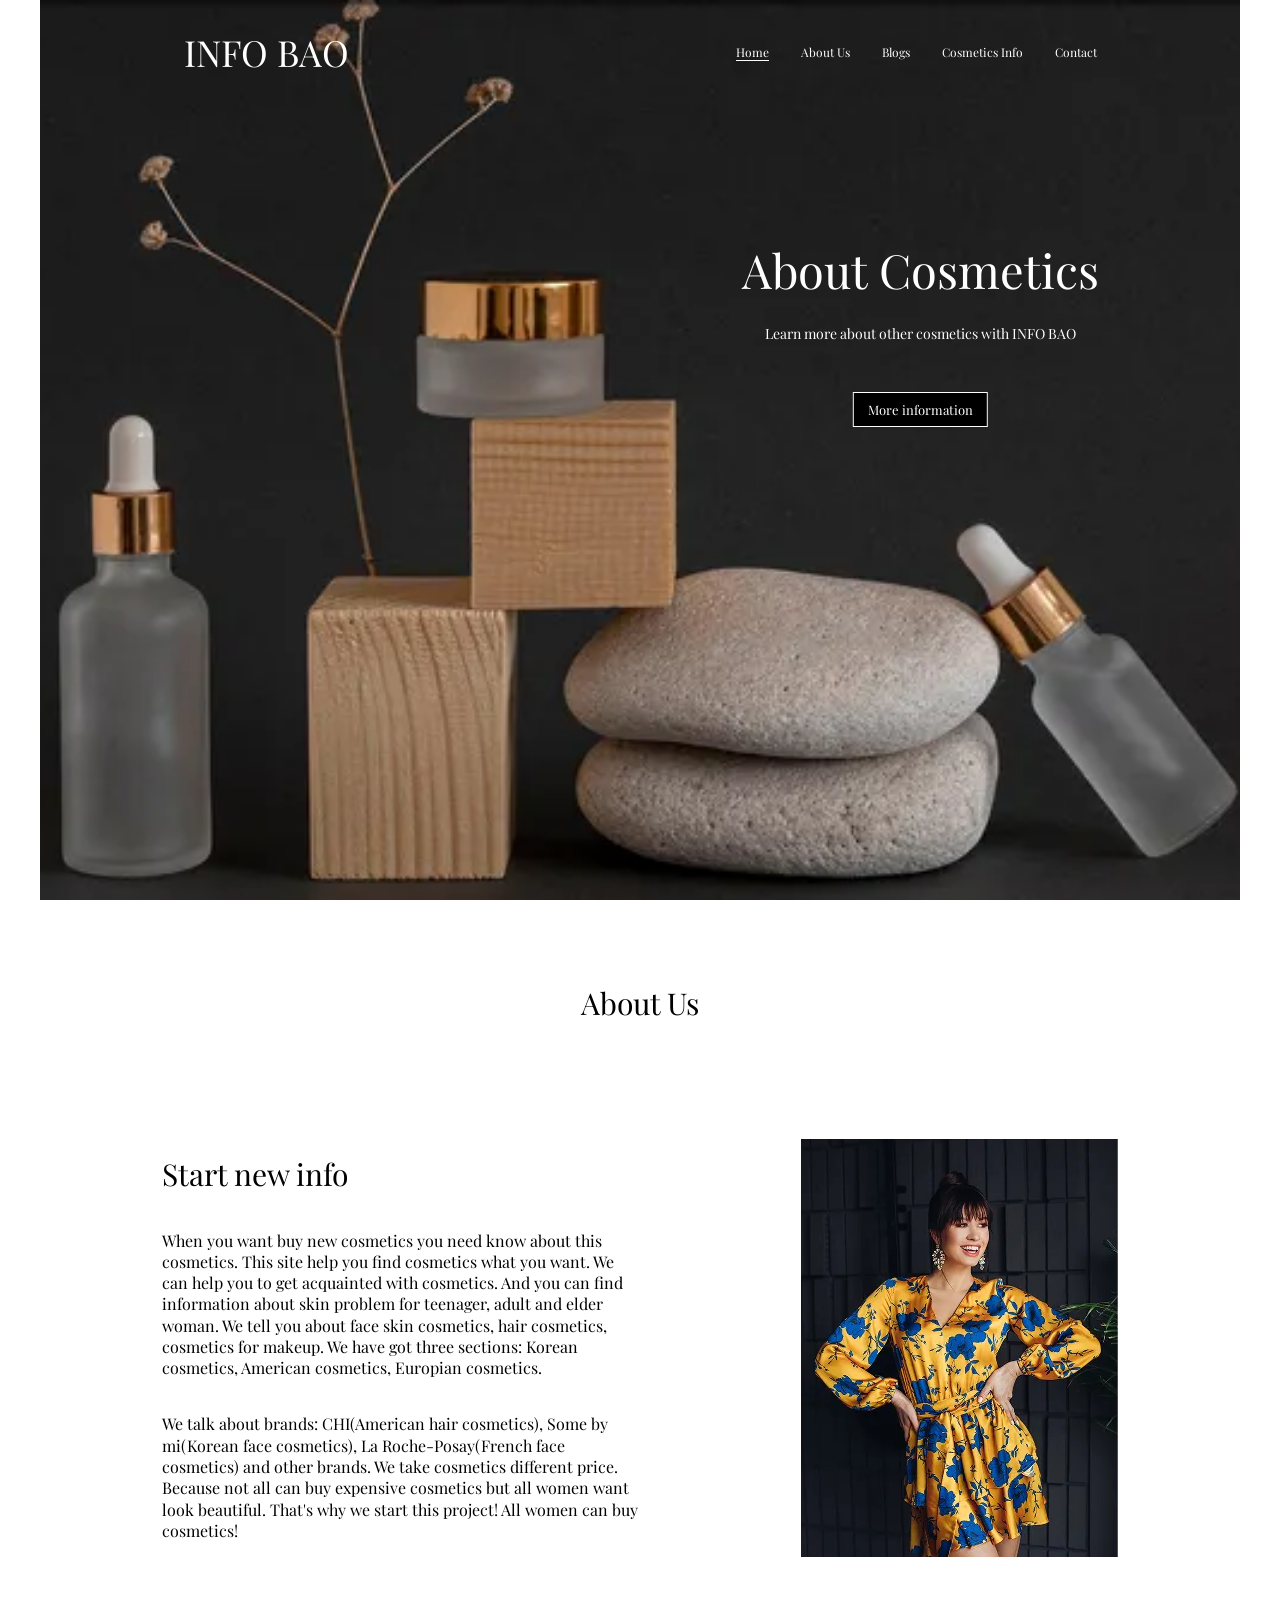
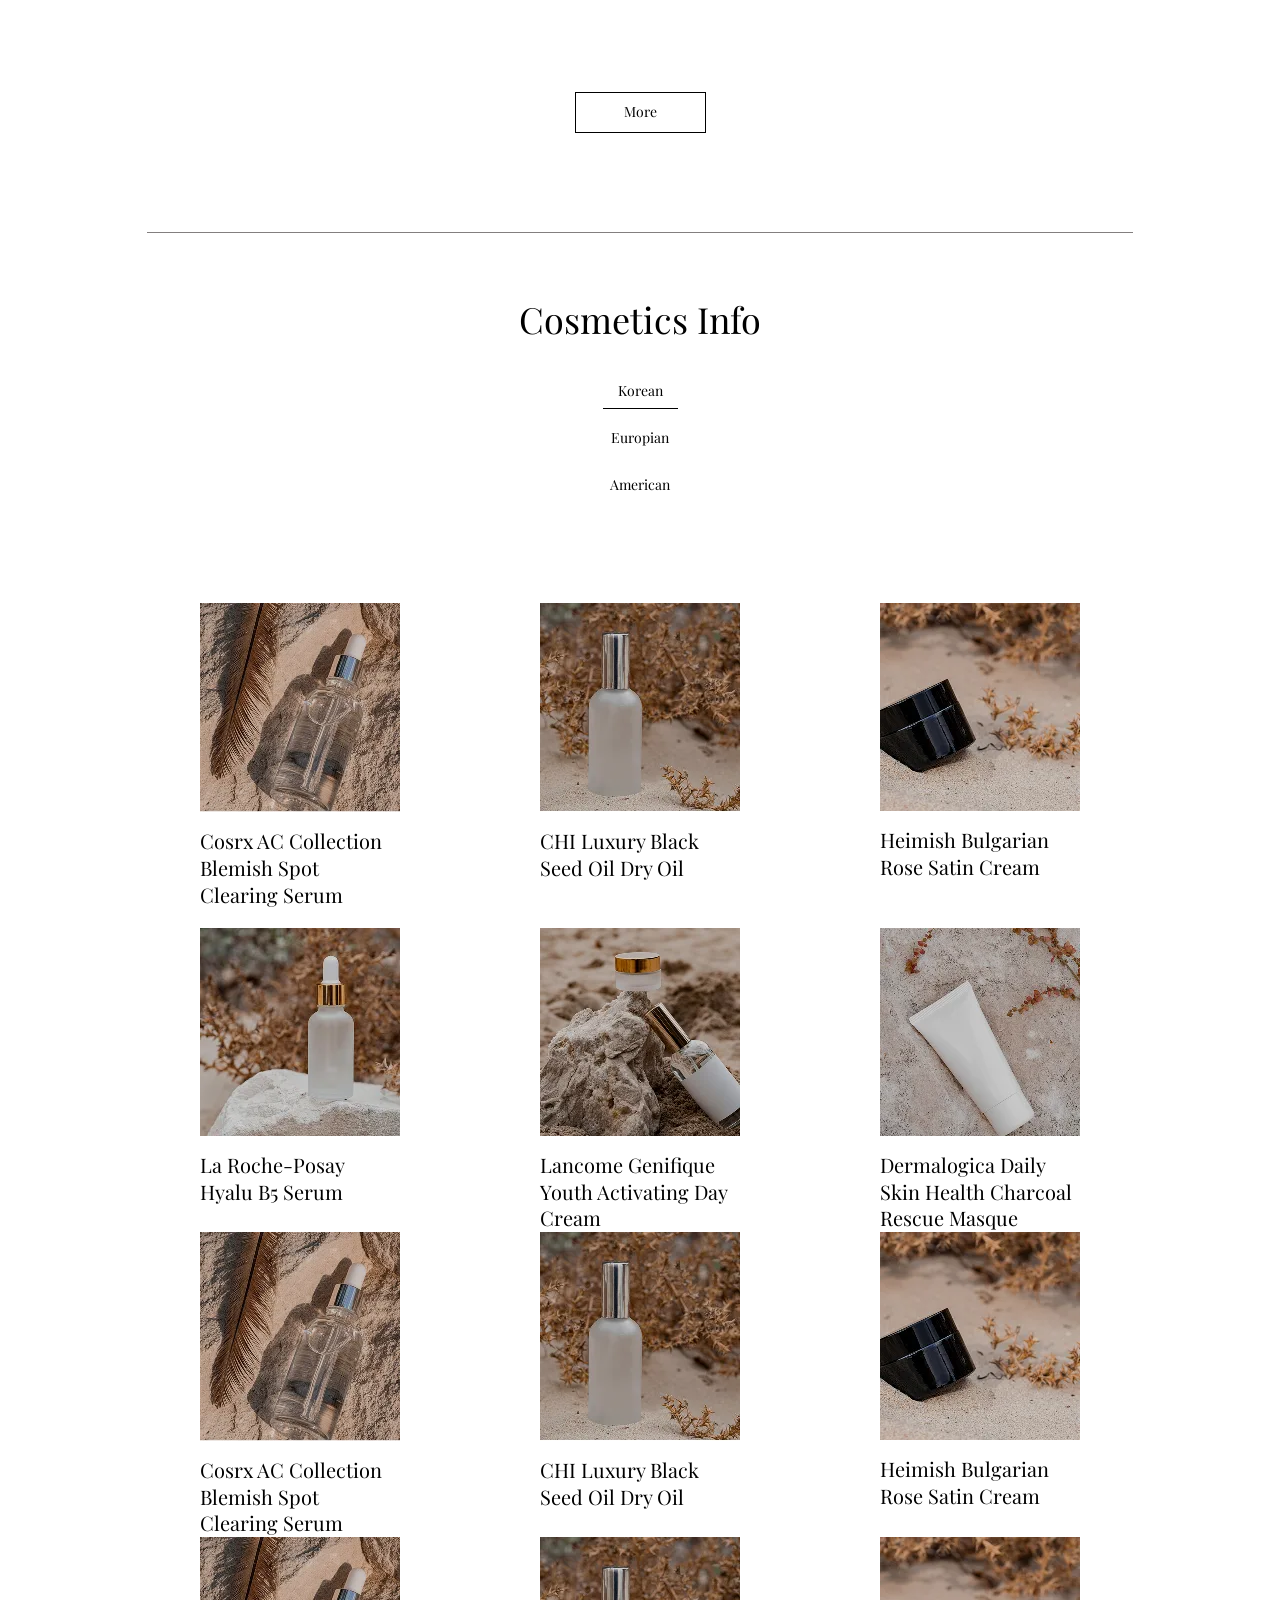
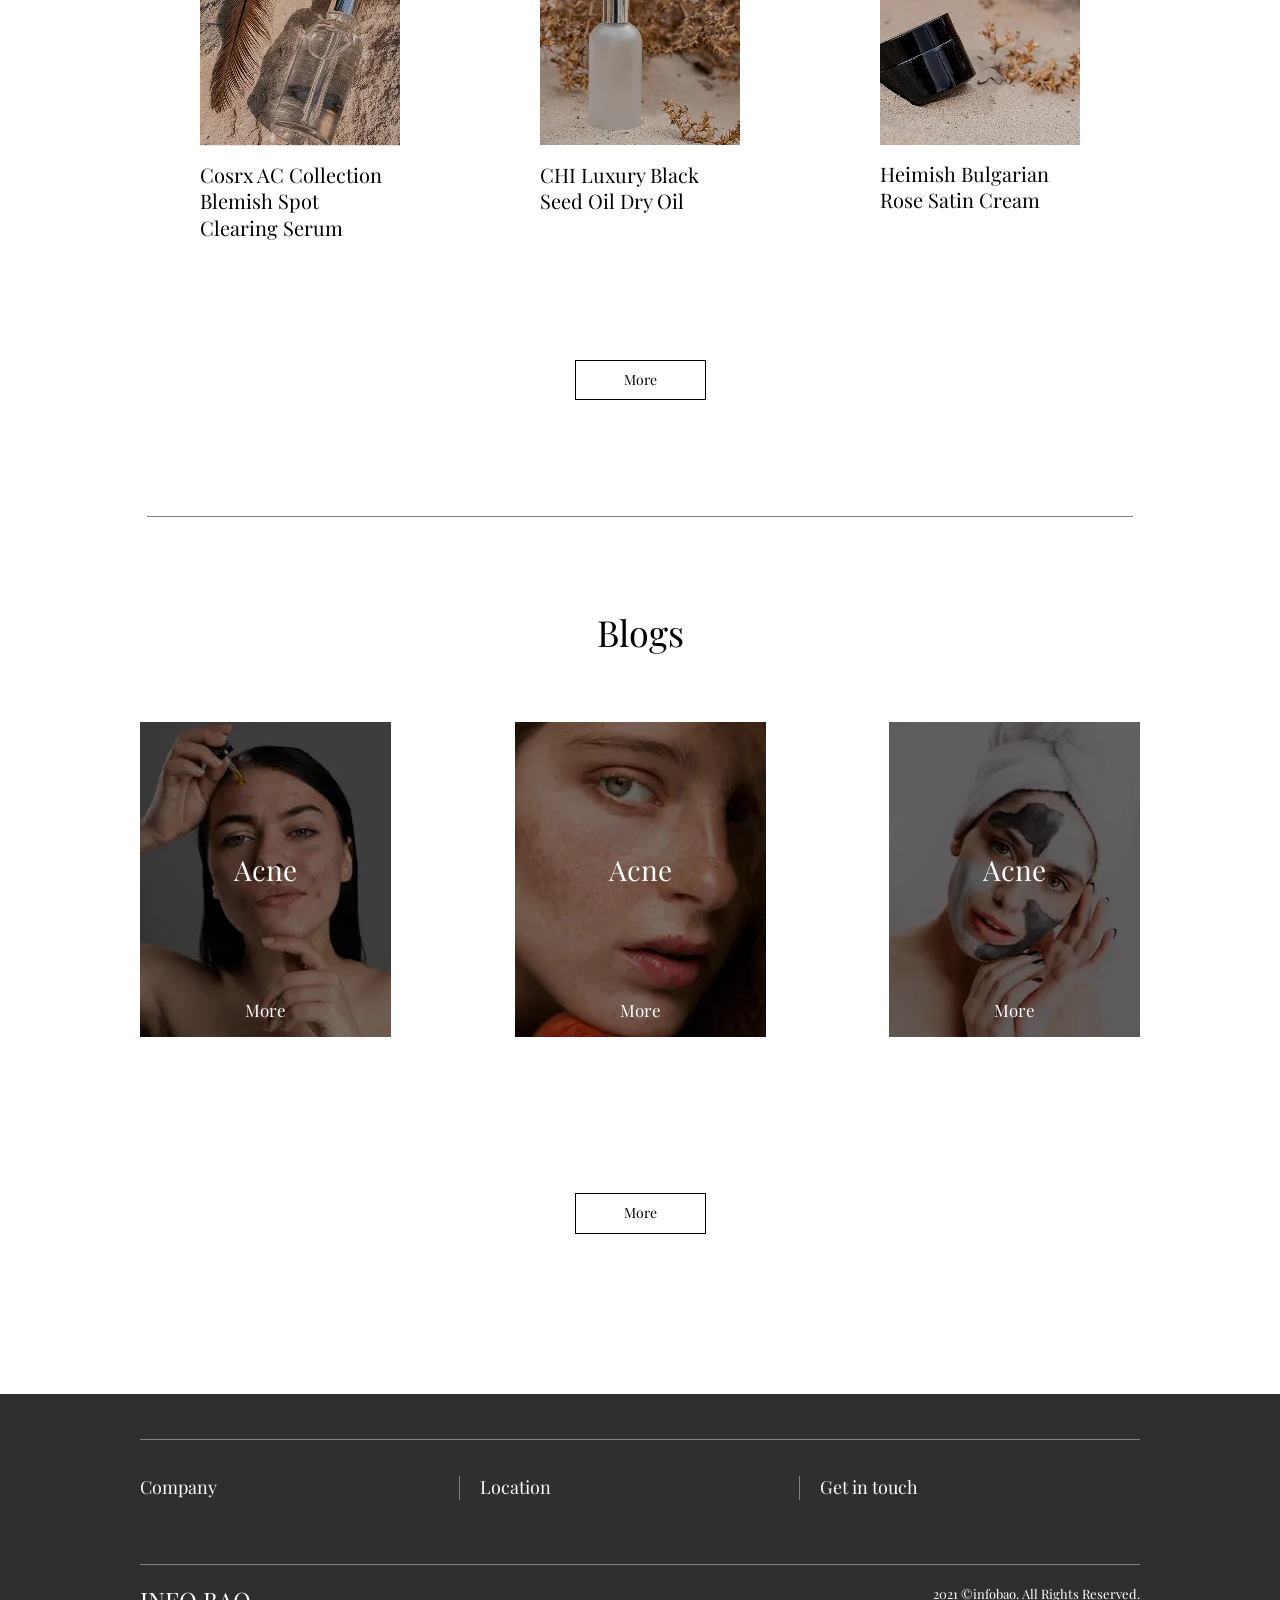
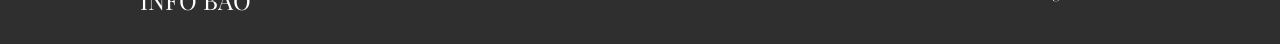
==== commit 54eda05d: "Updates" ====
--- a/index.html
+++ b/index.html
@@ -5,11 +5,13 @@
 		<meta name="viewport" content="width=device-width, initial-scale=1.0">
 		<link rel="shortcut icon" href="assets/img/favicon.ico">
 		<title>Home Page</title>
-		<script type="module" crossorigin="" src="./js/index.min.js?v=1774383086318"></script>
-		<link rel="modulepreload" crossorigin="" href="./js/common.min.js?v=1774383086318">
-		<link rel="modulepreload" crossorigin="" href="./js/main.min.js?v=1774383086318">
-		<link rel="stylesheet" crossorigin="" href="./css/main.min.css?v=1774383086318">
-		<link rel="stylesheet" crossorigin="" href="./css/index.min.css?v=1774383086318">
+		<script type="module" crossorigin="" src="./js/index.min.js?v=1774813058947"></script>
+		<link rel="modulepreload" crossorigin="" href="./js/common.min.js?v=1774813058947">
+		<link rel="modulepreload" crossorigin="" href="./js/main.min.js?v=1774813058947">
+		<link rel="modulepreload" crossorigin="" href="./js/blogcard.min.js?v=1774813058947">
+		<link rel="stylesheet" crossorigin="" href="./css/main.min.css?v=1774813058947">
+		<link rel="stylesheet" crossorigin="" href="./css/blogcard.min.css?v=1774813058947">
+		<link rel="stylesheet" crossorigin="" href="./css/index.min.css?v=1774813058947">
 	</head>
 	<body>
 		<div class="wrapper">
@@ -23,13 +25,13 @@
 							<nav class="menu__body">
 								<ul class="menu__list">
 									<li class="menu__item">
-										<a href="http://localhost:1111/index.html" class="menu__link menu__link--active">Home</a>
-									</li>
-									<li class="menu__item">
-										<a href="http://localhost:1111/about.html" class="menu__link">About Us</a>
-									</li>
-									<li class="menu__item">
-										<a href="#" class="menu__link">Blogs</a>
+										<a href="/index.html" class="menu__link menu__link--active">Home</a>
+									</li>
+									<li class="menu__item">
+										<a href="/about.html" class="menu__link">About Us</a>
+									</li>
+									<li class="menu__item">
+										<a href="/blog.html" class="menu__link">Blogs</a>
 									</li>
 									<li class="menu__item">
 										<a href="#" class="menu__link">Cosmetics Info</a>
@@ -53,234 +55,236 @@
 				</div>
 			</header>
 			<main class="page">
-				<main class="page">
-					<section class="page__hero hero">
-						<div class="hero__container">
-							<div class="hero__content">
-								<div class="hero__body">
-									<h1 class="hero__title">About Cosmetics</h1>
-									<p class="hero__text">Learn more about other cosmetics with INFO BAO</p>
-								</div>
-								<a href="#" data-fls-button="" data-fls-scrollto=".info__title" data-fls-scrollto-top="100" class="hero__button button button--black">More information</a>
-							</div>
-						</div>
-						<div class="hero__picture">
-							<picture>
-								<source media="(max-width: 600px)" srcset="./assets/img/header/home-600.webp" type="image/webp">
-								<img class="hero__image" alt="Image" src="./assets/img/header/home.webp">
-							</picture>
-						</div>
-					</section>
-					<section class="page__about about">
-						<div class="about__container">
-							<div class="about__body">
-								<h2 data-fls-blockhead="" class="about__title title">About Us</h2>
-								<article class="about__content">
-									<div class="about__block">
-										<h3 class="about__head">Start new info</h3>
-										<p class="about__text">
-											When you want buy new cosmetics you need know about this cosmetics. This site help you find cosmetics what you want. We can help you to get acquainted with cosmetics. And you can find information about skin problem for teenager, adult and elder woman. We tell you about face skin cosmetics, hair cosmetics, cosmetics for makeup. We have got three sections: Korean cosmetics, American cosmetics, Europian cosmetics.
-										</p>
-										<p class="about__text">
-											We talk about brands: CHI(American hair cosmetics), Some by mi(Korean face cosmetics), La Roche-Posay(French face cosmetics) and other brands. We take cosmetics different price. Because not all can buy expensive cosmetics but all women want look beautiful. That's why we start this project! All women can buy cosmetics!
-										</p>
+				<main class="page page--home">
+					<div class="home">
+						<section class="home__hero hero">
+							<div class="hero__container">
+								<div class="hero__content">
+									<div class="hero__body">
+										<h1 class="hero__title">About Cosmetics</h1>
+										<p class="hero__text">Learn more about other cosmetics with INFO BAO</p>
 									</div>
-									<div class="about__picture">
-										<picture>
-											<img class="about__image" alt="Image" src="./assets/img/about/about-home.webp">
-										</picture>
+									<a href="#" data-fls-button="" data-fls-scrollto=".info__title" data-fls-scrollto-top="100" class="hero__button button button--black">More information</a>
+								</div>
+							</div>
+							<div class="hero__picture">
+								<picture>
+									<source media="(max-width: 600px)" srcset="./assets/img/header/home-600.webp" type="image/webp">
+									<img class="hero__image" alt="Image" src="./assets/img/header/home.webp">
+								</picture>
+							</div>
+						</section>
+						<section class="home__about about">
+							<div class="about__container">
+								<div class="about__body">
+									<h2 data-fls-blockhead="" class="about__title title">About Us</h2>
+									<article class="about__content">
+										<div class="about__block">
+											<h3 class="about__head">Start new info</h3>
+											<p class="about__text">
+												When you want buy new cosmetics you need know about this cosmetics. This site help you find cosmetics what you want. We can help you to get acquainted with cosmetics. And you can find information about skin problem for teenager, adult and elder woman. We tell you about face skin cosmetics, hair cosmetics, cosmetics for makeup. We have got three sections: Korean cosmetics, American cosmetics, Europian cosmetics.
+											</p>
+											<p class="about__text">
+												We talk about brands: CHI(American hair cosmetics), Some by mi(Korean face cosmetics), La Roche-Posay(French face cosmetics) and other brands. We take cosmetics different price. Because not all can buy expensive cosmetics but all women want look beautiful. That's why we start this project! All women can buy cosmetics!
+											</p>
+										</div>
+										<div class="about__picture">
+											<picture>
+												<img class="about__image" alt="Image" src="./assets/img/about/about-home.webp">
+											</picture>
+										</div>
+									</article>
+									<a href="#" data-fls-button="" class="about__button button">More</a>
+								</div>
+							</div>
+						</section>
+						<section class="home__info info">
+							<div class="info__container">
+								<h2 data-fls-blockhead="" class="info__title title title--36">Cosmetics Info</h2>
+								<div data-fls-tabs="" class="info__tabs tabs">
+									<nav data-fls-tabs-titles="" class="tabs__navigation">
+										<button type="button" class="tabs__title --tab-active">Korean</button>
+										<button type="button" class="tabs__title">Europian</button>
+										<button type="button" class="tabs__title">American</button>
+									</nav>
+									<div data-fls-tabs-body="" class="tabs__content">
+										<div class="tabs__body">
+											<article data-fls-infocard="" class="info-card">
+												<a href="#" class="info-card__picture">
+													<picture>
+														<img class="info-card__image" alt="Image" src="./assets/img/info/image_01.webp">
+													</picture>
+												</a>
+												<div class="info-card__body">
+													<h3 class="info-card__head">Cosrx AC Collection Blemish Spot Clearing Serum</h3>
+												</div>
+											</article>
+											<article data-fls-infocard="" class="info-card">
+												<a href="#" class="info-card__picture">
+													<picture>
+														<img class="info-card__image" alt="Image" src="./assets/img/info/image_02.webp">
+													</picture>
+												</a>
+												<div class="info-card__body">
+													<h3 class="info-card__head">CHI Luxury Black Seed Oil Dry Oil</h3>
+												</div>
+											</article>
+											<article data-fls-infocard="" class="info-card">
+												<a href="#" class="info-card__picture">
+													<picture>
+														<img class="info-card__image" alt="Image" src="./assets/img/info/image_03.webp">
+													</picture>
+												</a>
+												<div class="info-card__body">
+													<h3 class="info-card__head">Heimish Bulgarian Rose Satin Cream</h3>
+												</div>
+											</article>
+											<article data-fls-infocard="" class="info-card">
+												<a href="#" class="info-card__picture">
+													<picture>
+														<img class="info-card__image" alt="Image" src="./assets/img/info/image_04.webp">
+													</picture>
+												</a>
+												<div class="info-card__body">
+													<h3 class="info-card__head">La Roche-Posay Hyalu B5 Serum</h3>
+												</div>
+											</article>
+											<article data-fls-infocard="" class="info-card">
+												<a href="#" class="info-card__picture">
+													<picture>
+														<img class="info-card__image" alt="Image" src="./assets/img/info/image_05.webp">
+													</picture>
+												</a>
+												<div class="info-card__body">
+													<h3 class="info-card__head">Lancome Genifique Youth Activating Day Cream</h3>
+												</div>
+											</article>
+											<article data-fls-infocard="" class="info-card">
+												<a href="#" class="info-card__picture">
+													<picture>
+														<img class="info-card__image" alt="Image" src="./assets/img/info/image_06.webp">
+													</picture>
+												</a>
+												<div class="info-card__body">
+													<h3 class="info-card__head">Dermalogica Daily Skin Health Charcoal Rescue Masque</h3>
+												</div>
+											</article>
+										</div>
+										<div class="tabs__body">
+											<article data-fls-infocard="" class="info-card">
+												<a href="#" class="info-card__picture">
+													<picture>
+														<img class="info-card__image" alt="Image" src="./assets/img/info/image_01.webp">
+													</picture>
+												</a>
+												<div class="info-card__body">
+													<h3 class="info-card__head">Cosrx AC Collection Blemish Spot Clearing Serum</h3>
+												</div>
+											</article>
+											<article data-fls-infocard="" class="info-card">
+												<a href="#" class="info-card__picture">
+													<picture>
+														<img class="info-card__image" alt="Image" src="./assets/img/info/image_02.webp">
+													</picture>
+												</a>
+												<div class="info-card__body">
+													<h3 class="info-card__head">CHI Luxury Black Seed Oil Dry Oil</h3>
+												</div>
+											</article>
+											<article data-fls-infocard="" class="info-card">
+												<a href="#" class="info-card__picture">
+													<picture>
+														<img class="info-card__image" alt="Image" src="./assets/img/info/image_03.webp">
+													</picture>
+												</a>
+												<div class="info-card__body">
+													<h3 class="info-card__head">Heimish Bulgarian Rose Satin Cream</h3>
+												</div>
+											</article>
+										</div>
+										<div class="tabs__body">
+											<article data-fls-infocard="" class="info-card">
+												<a href="#" class="info-card__picture">
+													<picture>
+														<img class="info-card__image" alt="Image" src="./assets/img/info/image_01.webp">
+													</picture>
+												</a>
+												<div class="info-card__body">
+													<h3 class="info-card__head">Cosrx AC Collection Blemish Spot Clearing Serum</h3>
+												</div>
+											</article>
+											<article data-fls-infocard="" class="info-card">
+												<a href="#" class="info-card__picture">
+													<picture>
+														<img class="info-card__image" alt="Image" src="./assets/img/info/image_02.webp">
+													</picture>
+												</a>
+												<div class="info-card__body">
+													<h3 class="info-card__head">CHI Luxury Black Seed Oil Dry Oil</h3>
+												</div>
+											</article>
+											<article data-fls-infocard="" class="info-card">
+												<a href="#" class="info-card__picture">
+													<picture>
+														<img class="info-card__image" alt="Image" src="./assets/img/info/image_03.webp">
+													</picture>
+												</a>
+												<div class="info-card__body">
+													<h3 class="info-card__head">Heimish Bulgarian Rose Satin Cream</h3>
+												</div>
+											</article>
+										</div>
 									</div>
-								</article>
-								<a href="#" data-fls-button="" class="about__button button">More</a>
-							</div>
-						</div>
-					</section>
-					<section class="page__info info">
-						<div class="info__container">
-							<h2 data-fls-blockhead="" class="info__title title title--36">Cosmetics Info</h2>
-							<div data-fls-tabs="" class="info__tabs tabs">
-								<nav data-fls-tabs-titles="" class="tabs__navigation">
-									<button type="button" class="tabs__title --tab-active">Korean</button>
-									<button type="button" class="tabs__title">Europian</button>
-									<button type="button" class="tabs__title">American</button>
-								</nav>
-								<div data-fls-tabs-body="" class="tabs__content">
-									<div class="tabs__body">
-										<article data-fls-infocard="" class="info-card">
-											<a href="#" class="info-card__picture">
-												<picture>
-													<img class="info-card__image" alt="Image" src="./assets/img/info/image_01.webp">
-												</picture>
-											</a>
-											<div class="info-card__body">
-												<h3 class="info-card__head">Cosrx AC Collection Blemish Spot Clearing Serum</h3>
-											</div>
-										</article>
-										<article data-fls-infocard="" class="info-card">
-											<a href="#" class="info-card__picture">
-												<picture>
-													<img class="info-card__image" alt="Image" src="./assets/img/info/image_02.webp">
-												</picture>
-											</a>
-											<div class="info-card__body">
-												<h3 class="info-card__head">CHI Luxury Black Seed Oil Dry Oil</h3>
-											</div>
-										</article>
-										<article data-fls-infocard="" class="info-card">
-											<a href="#" class="info-card__picture">
-												<picture>
-													<img class="info-card__image" alt="Image" src="./assets/img/info/image_03.webp">
-												</picture>
-											</a>
-											<div class="info-card__body">
-												<h3 class="info-card__head">Heimish Bulgarian Rose Satin Cream</h3>
-											</div>
-										</article>
-										<article data-fls-infocard="" class="info-card">
-											<a href="#" class="info-card__picture">
-												<picture>
-													<img class="info-card__image" alt="Image" src="./assets/img/info/image_04.webp">
-												</picture>
-											</a>
-											<div class="info-card__body">
-												<h5 class="info-card__head">La Roche-Posay Hyalu B5 Serum</h5>
-											</div>
-										</article>
-										<article data-fls-infocard="" class="info-card">
-											<a href="#" class="info-card__picture">
-												<picture>
-													<img class="info-card__image" alt="Image" src="./assets/img/info/image_05.webp">
-												</picture>
-											</a>
-											<div class="info-card__body">
-												<h3 class="info-card__head">Lancome Genifique Youth Activating Day Cream</h3>
-											</div>
-										</article>
-										<article data-fls-infocard="" class="tabs__info-card info-card">
-											<a href="#" class="info-card__picture">
-												<picture>
-													<img class="info-card__image" alt="Image" src="./assets/img/info/image_06.webp">
-												</picture>
-											</a>
-											<div class="info-card__body">
-												<h3 class="info-card__head">Dermalogica Daily Skin Health Charcoal Rescue Masque</h3>
-											</div>
-										</article>
-									</div>
-									<div class="tabs__body">
-										<article data-fls-infocard="" class="info-card">
-											<div class="info-card__picture">
-												<picture>
-													<img class="info-card__image" alt="Image" src="./assets/img/info/image_01.webp">
-												</picture>
-											</div>
-											<div class="info-card__body">
-												<h5 class="info-card__head">Cosrx AC Collection Blemish Spot Clearing Serum</h5>
-											</div>
-										</article>
-										<article data-fls-infocard="" class="info-card">
-											<div class="info-card__picture">
-												<picture>
-													<img class="info-card__image" alt="Image" src="./assets/img/info/image_02.webp">
-												</picture>
-											</div>
-											<div class="info-card__body">
-												<h3 class="info-card__head">CHI Luxury Black Seed Oil Dry Oil</h3>
-											</div>
-										</article>
-										<article data-fls-infocard="" class="info-card">
-											<div class="info-card__picture">
-												<picture>
-													<img class="info-card__image" alt="Image" src="./assets/img/info/image_03.webp">
-												</picture>
-											</div>
-											<div class="info-card__body">
-												<h3 class="info-card__head">Heimish Bulgarian Rose Satin Cream</h3>
-											</div>
-										</article>
-									</div>
-									<div class="tabs__body">
-										<article data-fls-infocard="" class="info-card">
-											<div class="info-card__picture">
-												<picture>
-													<img class="info-card__image" alt="Image" src="./assets/img/info/image_01.webp">
-												</picture>
-											</div>
-											<div class="info-card__body">
-												<h3 class="info-card__head">Cosrx AC Collection Blemish Spot Clearing Serum</h3>
-											</div>
-										</article>
-										<article data-fls-infocard="" class="info-card">
-											<div class="info-card__picture">
-												<picture>
-													<img class="info-card__image" alt="Image" src="./assets/img/info/image_02.webp">
-												</picture>
-											</div>
-											<div class="info-card__body">
-												<h3 class="info-card__head">CHI Luxury Black Seed Oil Dry Oil</h3>
-											</div>
-										</article>
-										<article data-fls-infocard="" class="info-card">
-											<div class="info-card__picture">
-												<picture>
-													<img class="info-card__image" alt="Image" src="./assets/img/info/image_03.webp">
-												</picture>
-											</div>
-											<div class="info-card__body">
-												<h3 class="info-card__head">Heimish Bulgarian Rose Satin Cream</h3>
-											</div>
-										</article>
-									</div>
-								</div>
-							</div>
-							<div class="info__footer">
-								<a href="#" data-fls-button="" class="info__button button">More</a>
-							</div>
-						</div>
-					</section>
-					<section class="page__blogs blogs">
-						<div class="blogs__container">
-							<h2 data-fls-blockhead="" class="blogs__title title title--36">Blogs</h2>
-							<div class="blogs__content">
-								<article data-fls-blogcard="" class="blog-card">
-									<div class="blog-card__picture">
-										<picture>
-											<img class="blog-card__image" alt="Image" src="./assets/img/blog/image_01.webp">
-										</picture>
-									</div>
-									<div class="blog-card__body">
-										<h5 class="blog-card__title">Acne</h5>
-										<a href="#" class="blog-card__button">More</a>
-									</div>
-								</article>
-								<article data-fls-blogcard="" class="blog-card">
-									<div class="blog-card__picture">
-										<picture>
-											<img class="blog-card__image" alt="Image" src="./assets/img/blog/image_02.webp">
-										</picture>
-									</div>
-									<div class="blog-card__body">
-										<h5 class="blog-card__title">Acne</h5>
-										<a href="#" class="blog-card__button">More</a>
-									</div>
-								</article>
-								<article data-fls-blogcard="" class="blog-card">
-									<div class="blog-card__picture">
-										<picture>
-											<img class="blog-card__image" alt="Image" src="./assets/img/blog/image_03.webp">
-										</picture>
-									</div>
-									<div class="blog-card__body">
-										<h5 class="blog-card__title">Acne</h5>
-										<a href="#" class="blog-card__button">More</a>
-									</div>
-								</article>
-							</div>
-							<div class="blogs__footer">
-								<a href="#" data-fls-button="" class="blogs__button button">More</a>
-							</div>
-						</div>
-					</section>
+								</div>
+								<div class="info__footer">
+									<a href="#" data-fls-button="" class="info__button button">More</a>
+								</div>
+							</div>
+						</section>
+						<section class="home__blogs blogs">
+							<div class="blogs__container">
+								<h2 data-fls-blockhead="" class="blogs__title title title--36">Blogs</h2>
+								<div class="blogs__content">
+									<article data-fls-blogcard="" class="blog-card">
+										<div class="blog-card__picture">
+											<picture>
+												<img class="blog-card__image" alt="Image" src="./assets/img/blog/image_01.webp">
+											</picture>
+										</div>
+										<div class="blog-card__body">
+											<h5 class="blog-card__title">Acne</h5>
+											<a href="#" class="blog-card__button">More</a>
+										</div>
+									</article>
+									<article data-fls-blogcard="" class="blog-card">
+										<div class="blog-card__picture">
+											<picture>
+												<img class="blog-card__image" alt="Image" src="./assets/img/blog/image_02.webp">
+											</picture>
+										</div>
+										<div class="blog-card__body">
+											<h5 class="blog-card__title">Acne</h5>
+											<a href="#" class="blog-card__button">More</a>
+										</div>
+									</article>
+									<article data-fls-blogcard="" class="blog-card">
+										<div class="blog-card__picture">
+											<picture>
+												<img class="blog-card__image" alt="Image" src="./assets/img/blog/image_03.webp">
+											</picture>
+										</div>
+										<div class="blog-card__body">
+											<h5 class="blog-card__title">Acne</h5>
+											<a href="#" class="blog-card__button">More</a>
+										</div>
+									</article>
+								</div>
+								<div class="blogs__footer">
+									<a href="#" data-fls-button="" class="blogs__button button">More</a>
+								</div>
+							</div>
+						</section>
+					</div>
 				</main>
 			</main>
 			<footer data-fls-footer="" class="footer">
--- a/css/blogcard.min.css
+++ b/css/blogcard.min.css
@@ -0,0 +1 @@
+.button{border:.0625rem solid #000;display:inline-flex;font-weight:400;line-height:1.33;padding:.625rem 3rem;transition:background-color .3s,color .3s}.button--black{background-color:#000;border:.0625rem solid #fff;color:#fff;font-weight:400;line-height:1.33;padding:.5rem .875rem;transition:background-color .3s,color .3s}.blog-card{position:relative}.blog-card__picture{aspect-ratio:251/315}.blog-card__image{height:100%;object-fit:contain;transition:transform .3s ease;width:100%}.blog-card__body{align-items:center;color:#fff;display:flex;inset:0;justify-content:center;position:absolute}.blog-card__title{font-weight:400;line-height:1.33;transform:translateY(-.625rem)}.blog-card__button{bottom:.9375rem;font-weight:400;left:50%;line-height:1.33;position:absolute;transform:translateX(-50%);transition:text-decoration .3s}.blog-card__button:hover{text-decoration:underline}@media (width <= 20em){.button,.button--black{font-size:.875rem}.blog-card__title{font-size:1.25rem}.blog-card__button{font-size:.875rem}}@media (width > 20em) and (width <= 64.375em){.button{font-size:clamp(.875rem,.875rem + 0vw,.875rem)}.button--black{font-size:clamp(.8125rem,.9031690140875rem + -.1408450704vw,.875rem)}.blog-card__title{font-size:clamp(1.25rem,1.024647887325rem + 1.1267605634vw,1.75rem)}.blog-card__button{font-size:clamp(.875rem,.79049295774375rem + .4225352113vw,1.0625rem)}}@media (width > 64.375em){.button{font-size:.875rem}.button--black{font-size:.8125rem}.blog-card__title{font-size:1.75rem}.blog-card__button{font-size:1.0625rem}}@media (any-hover:hover){.button:hover{background-color:#000;color:#fff}.button--black:hover{background-color:#fff;color:#000}}@media (any-hover:hover) and (any-pointer:fine){.blog-card:hover .blog-card__image{transform:scale(1.02)}}
--- a/css/index.min.css
+++ b/css/index.min.css
@@ -1 +1 @@
-.tabs__navigation{align-items:center;display:flex;flex-direction:column;gap:.75rem}.tabs__title{border-bottom:.0625rem solid transparent;padding:.625rem .9375rem}.tabs__title.--tab-active{border-bottom:.0625rem solid #000}.tabs .tabs__body[hidden]{display:none}.tabs__body{align-items:start;display:grid;gap:1.25rem;grid-template-columns:repeat(auto-fit,minmax(18.75rem,1fr));justify-items:center}.info-card{align-items:flex-start;display:flex;flex-direction:column;gap:1rem;max-width:12.5rem}.info-card__picture{aspect-ratio:200/208;transition:transform .3s ease;width:12.5rem}.info-card__image{height:100%;object-fit:cover;width:100%}.info-card__head{font-weight:400;line-height:1.33}.info-card--gap13{gap:.8125rem;max-width:13.8125rem}.info-card--gap18{gap:1.125rem;max-width:12.875rem}.info-card--gap9{gap:.5625rem;max-width:15.375rem}.menu__list{align-items:center;display:flex;flex-wrap:wrap;gap:.3125rem 2rem;position:relative}.menu__link{color:#fff;font-weight:400;line-height:1.33;position:relative;transition:color .3s;transition:color .3s ease}.menu__link:after{bottom:0;content:"";height:.03125rem;left:50%;position:absolute;transition:width .4s ease,left .4s ease;width:0}.menu__link--active:after{background-color:#fff;left:0;width:100%}.icon-menu{display:none}.button{border:.0625rem solid #000;display:inline-flex;font-weight:400;line-height:1.33;padding:.625rem 3rem;transition:background-color .3s,color .3s}.button--black{background-color:#000;border:.0625rem solid #fff;color:#fff;font-weight:400;line-height:1.33;padding:.5rem .875rem;transition:background-color .3s,color .3s}.blog-card{position:relative}.blog-card__picture{aspect-ratio:251/315;margin:0 auto;max-width:15.6875rem}.blog-card__image{height:100%;object-fit:cover;transition:transform .3s ease;width:100%}.blog-card__body{align-items:center;color:#fff;display:flex;inset:0;justify-content:center;position:absolute}.blog-card__title{font-weight:400;line-height:1.33;transform:translateY(-.625rem)}.blog-card__button{bottom:.9375rem;font-weight:400;left:50%;line-height:1.33;position:absolute;transform:translateX(-50%);transition:text-decoration .3s}.blog-card__button:hover{text-decoration:underline}.page__about{position:relative}.page__about:after{border-bottom:.0625rem solid #837f7f;bottom:0;content:"";left:50%;position:absolute;transform:translateX(-50%);width:61.625rem}.page__info{position:relative}.page__info:after{border-bottom:.0625rem solid #837f7f;bottom:0;content:"";left:50%;position:absolute;transform:translateX(-50%);width:61.625rem}.hero{margin:0 auto;max-width:75rem;position:relative}.hero__container{align-items:flex-end;justify-content:center;min-height:100svh;position:relative;translate:-4% -13%;z-index:2}.hero__container,.hero__content{display:flex;flex-direction:column}.hero__content{align-items:center;gap:3rem}.hero__body{align-items:center;color:#fff;display:flex;flex-direction:column;gap:1.5rem}.hero__text,.hero__title{font-weight:400;line-height:1.33}.hero__text{text-align:center}.hero__image{height:100%;left:0;object-fit:cover;position:absolute;top:0;width:100%}.about__container{max-width:61.625rem}.about__body{flex-direction:column;justify-content:center}.about__body,.about__content{align-items:center;display:flex}.about__content{flex-wrap:wrap;gap:1.25rem;justify-content:space-between}.about__block{align-items:flex-start;display:flex;flex-basis:50%;flex-direction:column;justify-content:center}.about__head,.about__text{font-weight:400;line-height:1.33}.about__picture{aspect-ratio:317/418}.about__image{height:100%;object-fit:cover;width:100%}.info__footer{text-align:center}.blogs__content{display:grid;gap:1.25rem;grid-template-columns:repeat(auto-fit,minmax(18.75rem,1fr))}.blogs__footer{text-align:center}@media (max-width:47.99875em){.menu{flex-grow:1}.page__about:after,.page__info:after{width:100%}.about__block{flex-basis:100%}.about__head{margin:0 auto}}@media (max-width:37.5em) and (width <= 20em){.menu__link{font-size:1.25rem}}@media (max-width:37.5em) and (any-hover:none){.icon-menu{cursor:default}}@media (max-width:37.5em){.menu__body{background-color:#000;height:100svh;left:100%;overflow:auto;padding:6.25rem 1.25rem 1.875rem .9375rem}.menu__body,.menu__body:before{position:fixed;top:0;transition:left .3s;width:100%}.menu__body:before{content:"";height:4.375rem;left:-100%;z-index:2}[data-fls-menu-open] .menu__body,[data-fls-menu-open] .menu__body:before{left:0}.menu__list{align-items:flex-end;flex-direction:column;gap:.9375rem 1.25rem;position:absolute;right:.9375rem}.menu__link{font-weight:500;line-height:1.33;right:.9375rem}.icon-menu{display:block;height:1.125rem;position:relative;width:1.875rem;z-index:5}.icon-menu span,.icon-menu:after,.icon-menu:before{background-color:#fff;content:"";height:.125rem;position:absolute;right:0;transition:all .3s ease 0s;width:100%}.icon-menu:before{top:0}.icon-menu:after{bottom:0}.icon-menu span{top:calc(50% - .0625rem)}[data-fls-menu-open] .icon-menu span{width:0}[data-fls-menu-open] .icon-menu:before{top:calc(50% - .0625rem);transform:rotate(-45deg)}[data-fls-menu-open] .icon-menu:after{bottom:calc(50% - .0625rem);transform:rotate(45deg)}}@media (max-width:29.99875em){.hero__container{translate:0 0}.hero__button{justify-content:center;width:100%}}@media (width <= 20em){.tabs__content{padding-bottom:3.125rem;padding-top:3.125rem}.info-card__head{font-size:1.125rem}.button,.button--black,.menu__link{font-size:.875rem}.blog-card__title{font-size:1.25rem}.blog-card__button{font-size:.875rem}.page__about{padding-bottom:3.75rem;padding-top:3.125rem}.page__info{padding-bottom:3.75rem}.page__blogs,.page__info{padding-top:2.5rem}.page__blogs{padding-bottom:3.75rem}.hero__title{font-size:2rem}.hero__text{font-size:.875rem}.about__content,.about__title{margin-bottom:1.875rem}.about__block{gap:.9375rem}.about__head{font-size:1.25rem}.about__text{font-size:.875rem}.info__title{margin-bottom:.9375rem}.blogs__content{padding-bottom:3.125rem;padding-top:1.875rem}}@media (max-width:37.5em) and (width > 64.375em){.menu__link{font-size:1.5rem}}@media (width > 20em) and (width <= 64.375em){.tabs__content{padding-bottom:clamp(3.125rem,1.20950704225625rem + 9.5774647887vw,7.375rem);padding-top:clamp(3.125rem,1.716549295775rem + 7.0422535211vw,6.25rem)}.info-card__head{font-size:clamp(1.125rem,1.06866197183125rem + .2816901408vw,1.25rem)}.menu__link{font-size:clamp(.75rem,.93133802816875rem + -.2816901408vw,.875rem)}.button{font-size:clamp(.875rem,.875rem + 0vw,.875rem)}.button--black{font-size:clamp(.8125rem,.9031690140875rem + -.1408450704vw,.875rem)}.blog-card__title{font-size:clamp(1.25rem,1.024647887325rem + 1.1267605634vw,1.75rem)}.blog-card__button{font-size:clamp(.875rem,.79049295774375rem + .4225352113vw,1.0625rem)}.page__about{padding-bottom:clamp(3.75rem,2.62323943661875rem + 5.6338028169vw,6.25rem);padding-top:clamp(3.125rem,2.167253521125rem + 4.7887323944vw,5.25rem)}.page__info{padding-bottom:clamp(3.75rem,2.14436619718125rem + 8.0281690141vw,7.3125rem);padding-top:clamp(2.5rem,1.85211267605625rem + 3.2394366197vw,3.9375rem)}.page__blogs{padding-bottom:clamp(3.75rem,.93309859155rem + 14.0845070423vw,10rem);padding-top:clamp(2.5rem,1.03521126760625rem + 7.323943662vw,5.75rem)}.hero__title{font-size:clamp(2rem,1.57746478873125rem + 2.1126760563vw,2.9375rem)}.hero__text{font-size:clamp(.875rem,.875rem + 0vw,.875rem)}.about__title{margin-bottom:clamp(1.875rem,-.51936619718125rem + 11.9718309859vw,7.1875rem)}.about__content{margin-bottom:clamp(1.875rem,-1.082746478875rem + 14.7887323944vw,8.4375rem)}.about__block{gap:clamp(.9375rem,.3741197183125rem + 2.8169014085vw,2.1875rem)}.about__head{font-size:clamp(1.25rem,.96830985915625rem + 1.4084507042vw,1.875rem)}.about__text{font-size:clamp(.875rem,.81866197183125rem + .2816901408vw,1rem)}.info__title{margin-bottom:clamp(.9375rem,.48679577465rem + 2.2535211268vw,1.9375rem)}.blogs__content{padding-bottom:clamp(3.125rem,.13908450704375rem + 14.9295774648vw,9.75rem);padding-top:clamp(1.875rem,.88908450704375rem + 4.9295774648vw,4.0625rem)}}@media (max-width:37.5em) and (width > 20em) and (width <= 64.375em){.menu__link{font-size:clamp(1.25rem,1.1373239436625rem + .5633802817vw,1.5rem)}}@media (min-width:47.99875em){.menu{position:relative;z-index:5}}@media (width > 64.375em){.tabs__content{padding-bottom:7.375rem;padding-top:6.25rem}.info-card__head{font-size:1.25rem}.menu__link{font-size:.75rem}.button{font-size:.875rem}.button--black{font-size:.8125rem}.blog-card__title{font-size:1.75rem}.blog-card__button{font-size:1.0625rem}.page__about{padding-bottom:6.25rem;padding-top:5.25rem}.page__info{padding-bottom:7.3125rem;padding-top:3.9375rem}.page__blogs{padding-bottom:10rem;padding-top:5.75rem}.hero__title{font-size:2.9375rem}.hero__text{font-size:.875rem}.about__title{margin-bottom:7.1875rem}.about__content{margin-bottom:8.4375rem}.about__block{gap:2.1875rem}.about__head{font-size:1.875rem}.about__text{font-size:1rem}.info__title{margin-bottom:1.9375rem}.blogs__content{padding-bottom:9.75rem;padding-top:4.0625rem}}@media (any-hover:hover){.menu__link:hover:after{background-color:#fff;left:0;width:100%}.button:hover{background-color:#000;color:#fff}.button--black:hover{background-color:#fff;color:#000}}@media (any-hover:hover) and (any-pointer:fine){.info-card__picture:hover{transform:scale(1.03)}.blog-card:hover .blog-card__image{transform:scale(1.02)}}+.tabs__navigation{align-items:center;display:flex;flex-direction:column;gap:.75rem}.tabs__title{border-bottom:.0625rem solid transparent;padding:.625rem .9375rem}.tabs__title.--tab-active{border-bottom:.0625rem solid #000}.tabs .tabs__body[hidden]{display:none}.tabs__body{align-items:start;display:grid;gap:1.25rem;grid-template-columns:repeat(auto-fit,minmax(18.75rem,1fr));justify-items:center}.info-card{align-items:flex-start;display:flex;flex-direction:column;gap:1rem;max-width:12.5rem}.info-card__picture{aspect-ratio:200/208;transition:transform .3s ease;width:12.5rem}.info-card__image{height:100%;object-fit:cover;width:100%}.info-card__head{font-weight:400;line-height:1.33}.info-card--gap13{gap:.8125rem;max-width:13.8125rem}.info-card--gap18{gap:1.125rem;max-width:12.875rem}.info-card--gap9{gap:.5625rem;max-width:15.375rem}.menu__list{align-items:center;display:flex;flex-wrap:wrap;gap:.3125rem 2rem;position:relative}.menu__link{color:#fff;font-weight:400;line-height:1.33;position:relative;transition:color .3s;transition:color .3s ease}.menu__link:after{bottom:0;content:"";height:.03125rem;left:50%;position:absolute;transition:width .4s ease,left .4s ease;width:0}.menu__link--active:after{background-color:#fff;left:0;width:100%}.icon-menu{display:none}.home__about{position:relative}.home__about:after{border-bottom:.0625rem solid #837f7f;bottom:0;content:"";left:50%;position:absolute;transform:translateX(-50%);width:61.625rem}.home__info{position:relative}.home__info:after{border-bottom:.0625rem solid #837f7f;bottom:0;content:"";left:50%;position:absolute;transform:translateX(-50%);width:61.625rem}.hero{margin:0 auto;max-width:75rem;position:relative}.hero__container{align-items:flex-end;justify-content:center;min-height:100svh;position:relative;translate:-4% -13%;z-index:2}.hero__container,.hero__content{display:flex;flex-direction:column}.hero__content{align-items:center;gap:3rem}.hero__body{align-items:center;color:#fff;display:flex;flex-direction:column;gap:1.5rem}.hero__text,.hero__title{font-weight:400;line-height:1.33}.hero__text{text-align:center}.hero__image{height:100%;left:0;object-fit:cover;position:absolute;top:0;width:100%}.about__container{max-width:61.625rem}.about__body{flex-direction:column;justify-content:center}.about__body,.about__content{align-items:center;display:flex}.about__content{flex-wrap:wrap;gap:1.25rem;justify-content:space-between}.about__block{align-items:flex-start;display:flex;flex-basis:50%;flex-direction:column;justify-content:center}.about__head,.about__text{font-weight:400;line-height:1.33}.about__picture{aspect-ratio:317/418}.about__image{height:100%;object-fit:cover;width:100%}.info__footer{text-align:center}.blogs__content{align-items:center;display:flex;flex-wrap:wrap;gap:1.25rem;justify-content:space-between}.blogs__footer{text-align:center}@media (max-width:47.99875em){.menu{flex-grow:1}.home__about:after,.home__info:after{width:100%}.about__block{flex-basis:100%}.about__head{margin:0 auto}.blogs__content{justify-content:center}}@media (max-width:37.5em) and (width <= 20em){.menu__link{font-size:1.25rem}}@media (max-width:37.5em) and (any-hover:none){.icon-menu{cursor:default}}@media (max-width:37.5em){.menu__body{background-color:#000;height:100svh;left:100%;overflow:auto;padding:6.25rem 1.25rem 1.875rem .9375rem}.menu__body,.menu__body:before{position:fixed;top:0;transition:left .3s;width:100%}.menu__body:before{content:"";height:4.375rem;left:-100%;z-index:2}[data-fls-menu-open] .menu__body,[data-fls-menu-open] .menu__body:before{left:0}.menu__list{align-items:flex-end;flex-direction:column;gap:.9375rem 1.25rem;position:absolute;right:.9375rem}.menu__link{font-weight:500;line-height:1.33;right:.9375rem}.icon-menu{display:block;height:1.125rem;position:relative;width:1.875rem;z-index:5}.icon-menu span,.icon-menu:after,.icon-menu:before{background-color:#fff;content:"";height:.125rem;position:absolute;right:0;transition:all .3s ease 0s;width:100%}.icon-menu:before{top:0}.icon-menu:after{bottom:0}.icon-menu span{top:calc(50% - .0625rem)}[data-fls-menu-open] .icon-menu span{width:0}[data-fls-menu-open] .icon-menu:before{top:calc(50% - .0625rem);transform:rotate(-45deg)}[data-fls-menu-open] .icon-menu:after{bottom:calc(50% - .0625rem);transform:rotate(45deg)}}@media (max-width:29.99875em){.hero__container{translate:0 0}.hero__button{justify-content:center;width:100%}}@media (width <= 20em){.tabs__content{padding-bottom:3.125rem;padding-top:3.125rem}.info-card__head{font-size:1.125rem}.menu__link{font-size:.875rem}.home__about{padding-bottom:3.75rem;padding-top:3.125rem}.home__info{padding-bottom:3.75rem}.home__blogs,.home__info{padding-top:2.5rem}.home__blogs{padding-bottom:3.75rem}.hero__title{font-size:2rem}.hero__text{font-size:.875rem}.about__content,.about__title{margin-bottom:1.875rem}.about__block{gap:.9375rem}.about__head{font-size:1.25rem}.about__text{font-size:.875rem}.info__title{margin-bottom:.9375rem}.blogs__content{padding-bottom:1.875rem;padding-top:1.875rem}}@media (max-width:37.5em) and (width > 64.375em){.menu__link{font-size:1.5rem}}@media (width > 20em) and (width <= 64.375em){.tabs__content{padding-bottom:clamp(3.125rem,1.20950704225625rem + 9.5774647887vw,7.375rem);padding-top:clamp(3.125rem,1.716549295775rem + 7.0422535211vw,6.25rem)}.info-card__head{font-size:clamp(1.125rem,1.06866197183125rem + .2816901408vw,1.25rem)}.menu__link{font-size:clamp(.75rem,.93133802816875rem + -.2816901408vw,.875rem)}.home__about{padding-bottom:clamp(3.75rem,2.62323943661875rem + 5.6338028169vw,6.25rem);padding-top:clamp(3.125rem,2.167253521125rem + 4.7887323944vw,5.25rem)}.home__info{padding-bottom:clamp(3.75rem,2.14436619718125rem + 8.0281690141vw,7.3125rem);padding-top:clamp(2.5rem,1.85211267605625rem + 3.2394366197vw,3.9375rem)}.home__blogs{padding-bottom:clamp(3.75rem,.93309859155rem + 14.0845070423vw,10rem);padding-top:clamp(2.5rem,1.03521126760625rem + 7.323943662vw,5.75rem)}.hero__title{font-size:clamp(2rem,1.57746478873125rem + 2.1126760563vw,2.9375rem)}.hero__text{font-size:clamp(.875rem,.875rem + 0vw,.875rem)}.about__title{margin-bottom:clamp(1.875rem,-.51936619718125rem + 11.9718309859vw,7.1875rem)}.about__content{margin-bottom:clamp(1.875rem,-1.082746478875rem + 14.7887323944vw,8.4375rem)}.about__block{gap:clamp(.9375rem,.3741197183125rem + 2.8169014085vw,2.1875rem)}.about__head{font-size:clamp(1.25rem,.96830985915625rem + 1.4084507042vw,1.875rem)}.about__text{font-size:clamp(.875rem,.81866197183125rem + .2816901408vw,1rem)}.info__title{margin-bottom:clamp(.9375rem,.48679577465rem + 2.2535211268vw,1.9375rem)}.blogs__content{padding-bottom:clamp(1.875rem,-1.67429577465rem + 17.7464788732vw,9.75rem);padding-top:clamp(1.875rem,.88908450704375rem + 4.9295774648vw,4.0625rem)}}@media (max-width:37.5em) and (width > 20em) and (width <= 64.375em){.menu__link{font-size:clamp(1.25rem,1.1373239436625rem + .5633802817vw,1.5rem)}}@media (min-width:47.99875em){.menu{position:relative;z-index:5}}@media (width > 64.375em){.tabs__content{padding-bottom:7.375rem;padding-top:6.25rem}.info-card__head{font-size:1.25rem}.menu__link{font-size:.75rem}.home__about{padding-bottom:6.25rem;padding-top:5.25rem}.home__info{padding-bottom:7.3125rem;padding-top:3.9375rem}.home__blogs{padding-bottom:10rem;padding-top:5.75rem}.hero__title{font-size:2.9375rem}.hero__text{font-size:.875rem}.about__title{margin-bottom:7.1875rem}.about__content{margin-bottom:8.4375rem}.about__block{gap:2.1875rem}.about__head{font-size:1.875rem}.about__text{font-size:1rem}.info__title{margin-bottom:1.9375rem}.blogs__content{padding-bottom:9.75rem;padding-top:4.0625rem}}@media (any-hover:hover){.menu__link:hover:after{background-color:#fff;left:0;width:100%}}@media (any-hover:hover) and (any-pointer:fine){.info-card__picture:hover{transform:scale(1.03)}}
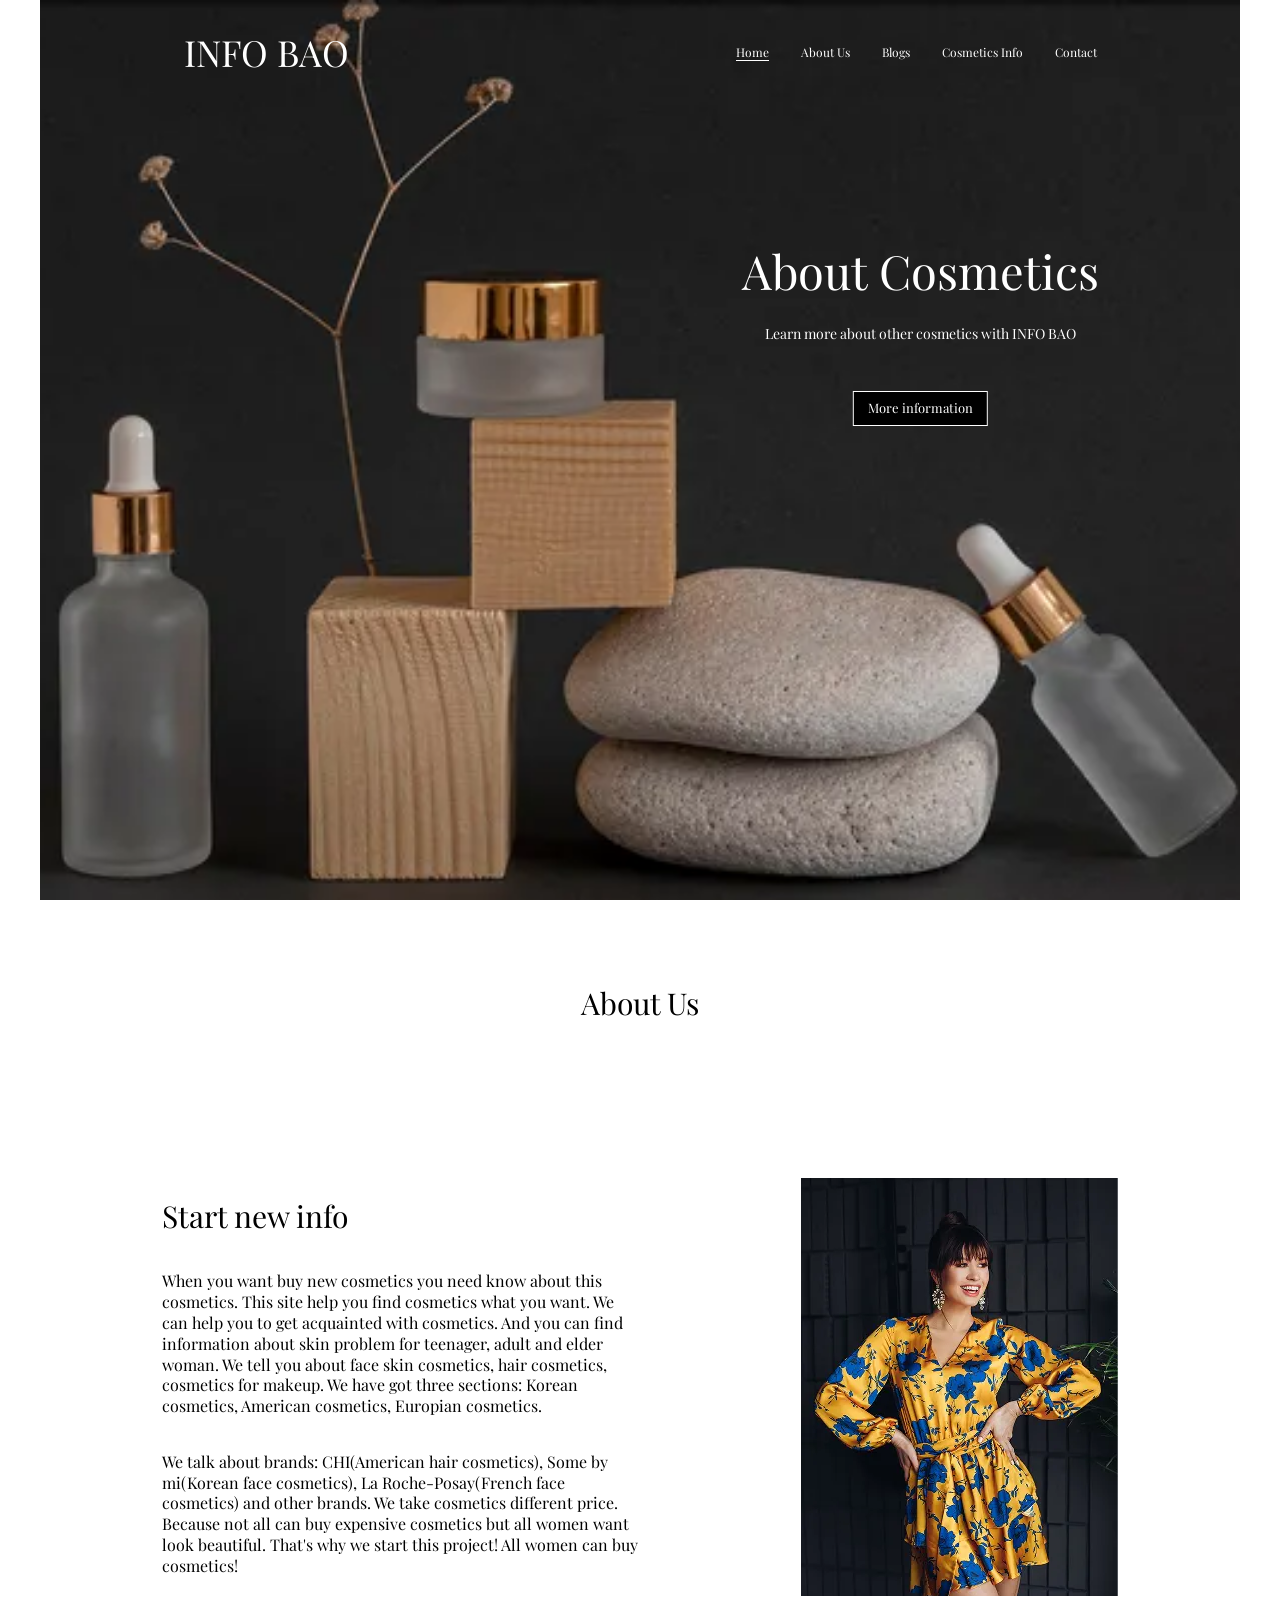
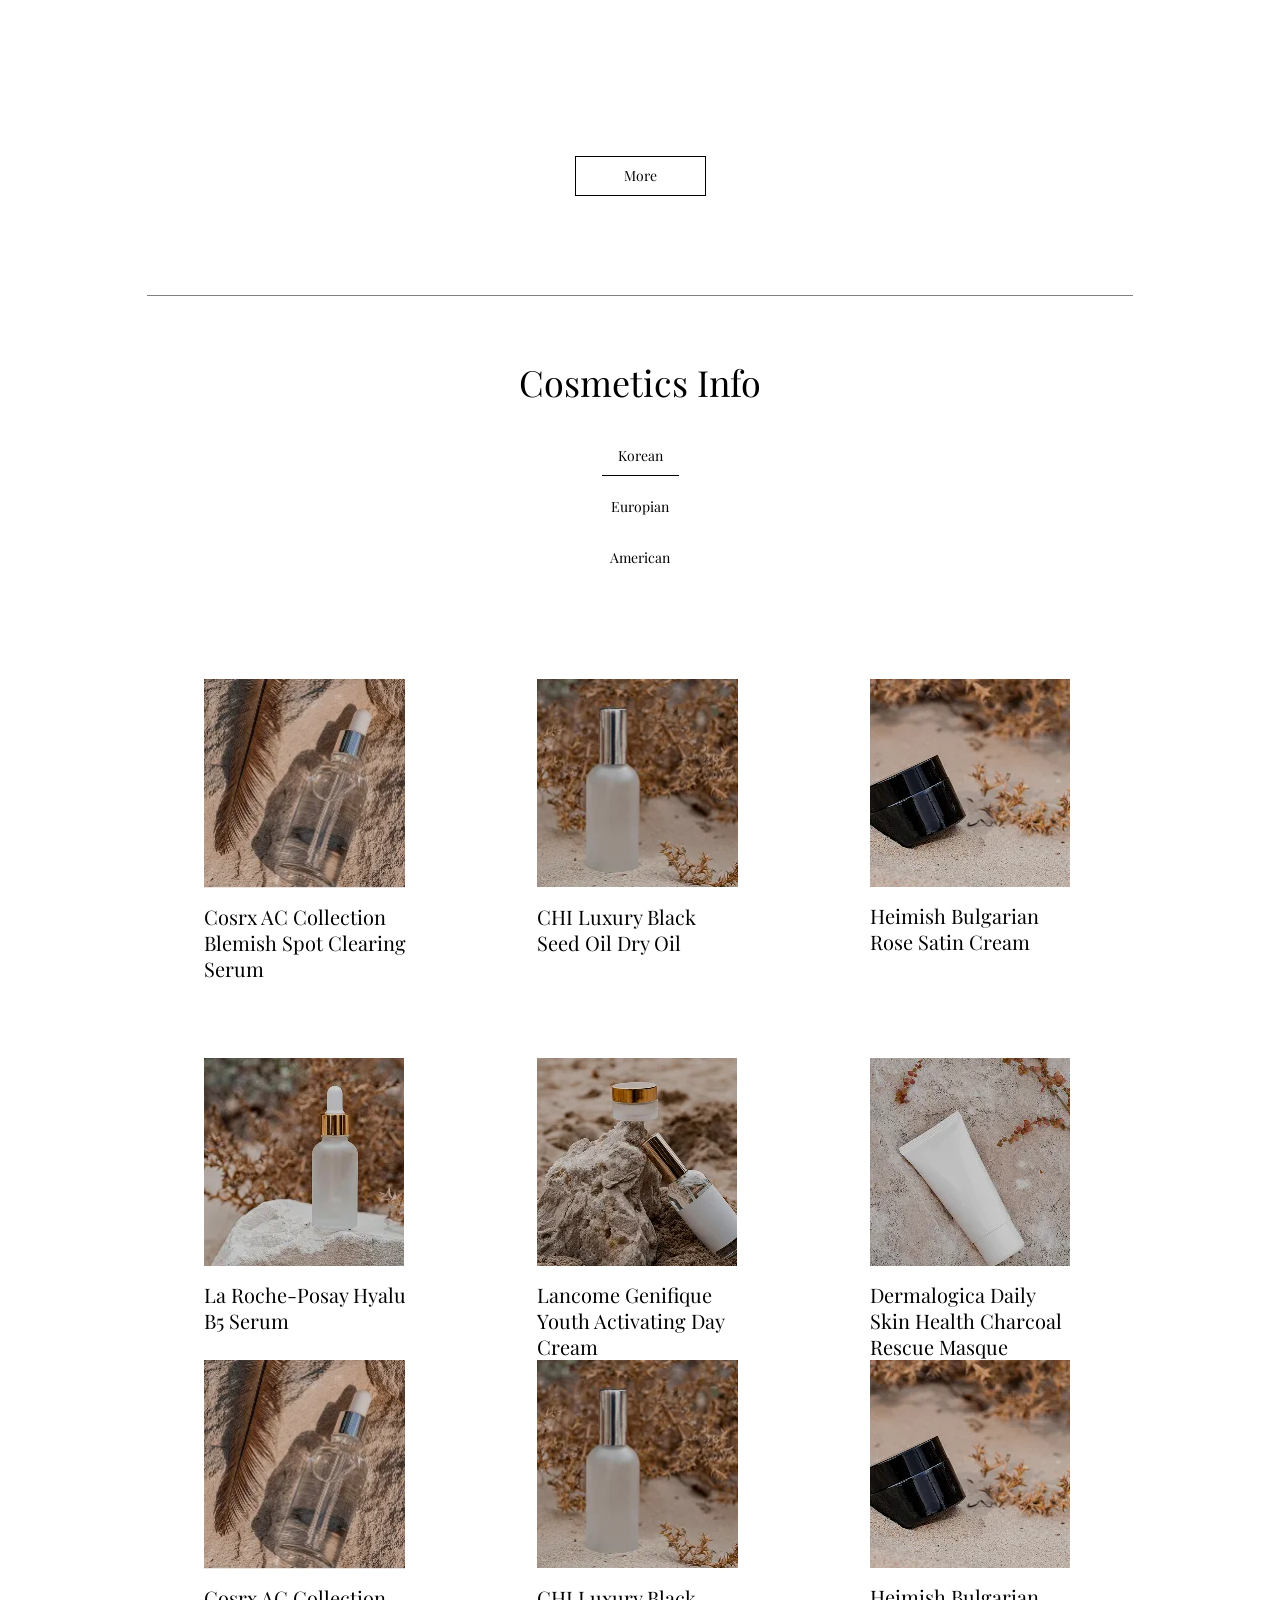
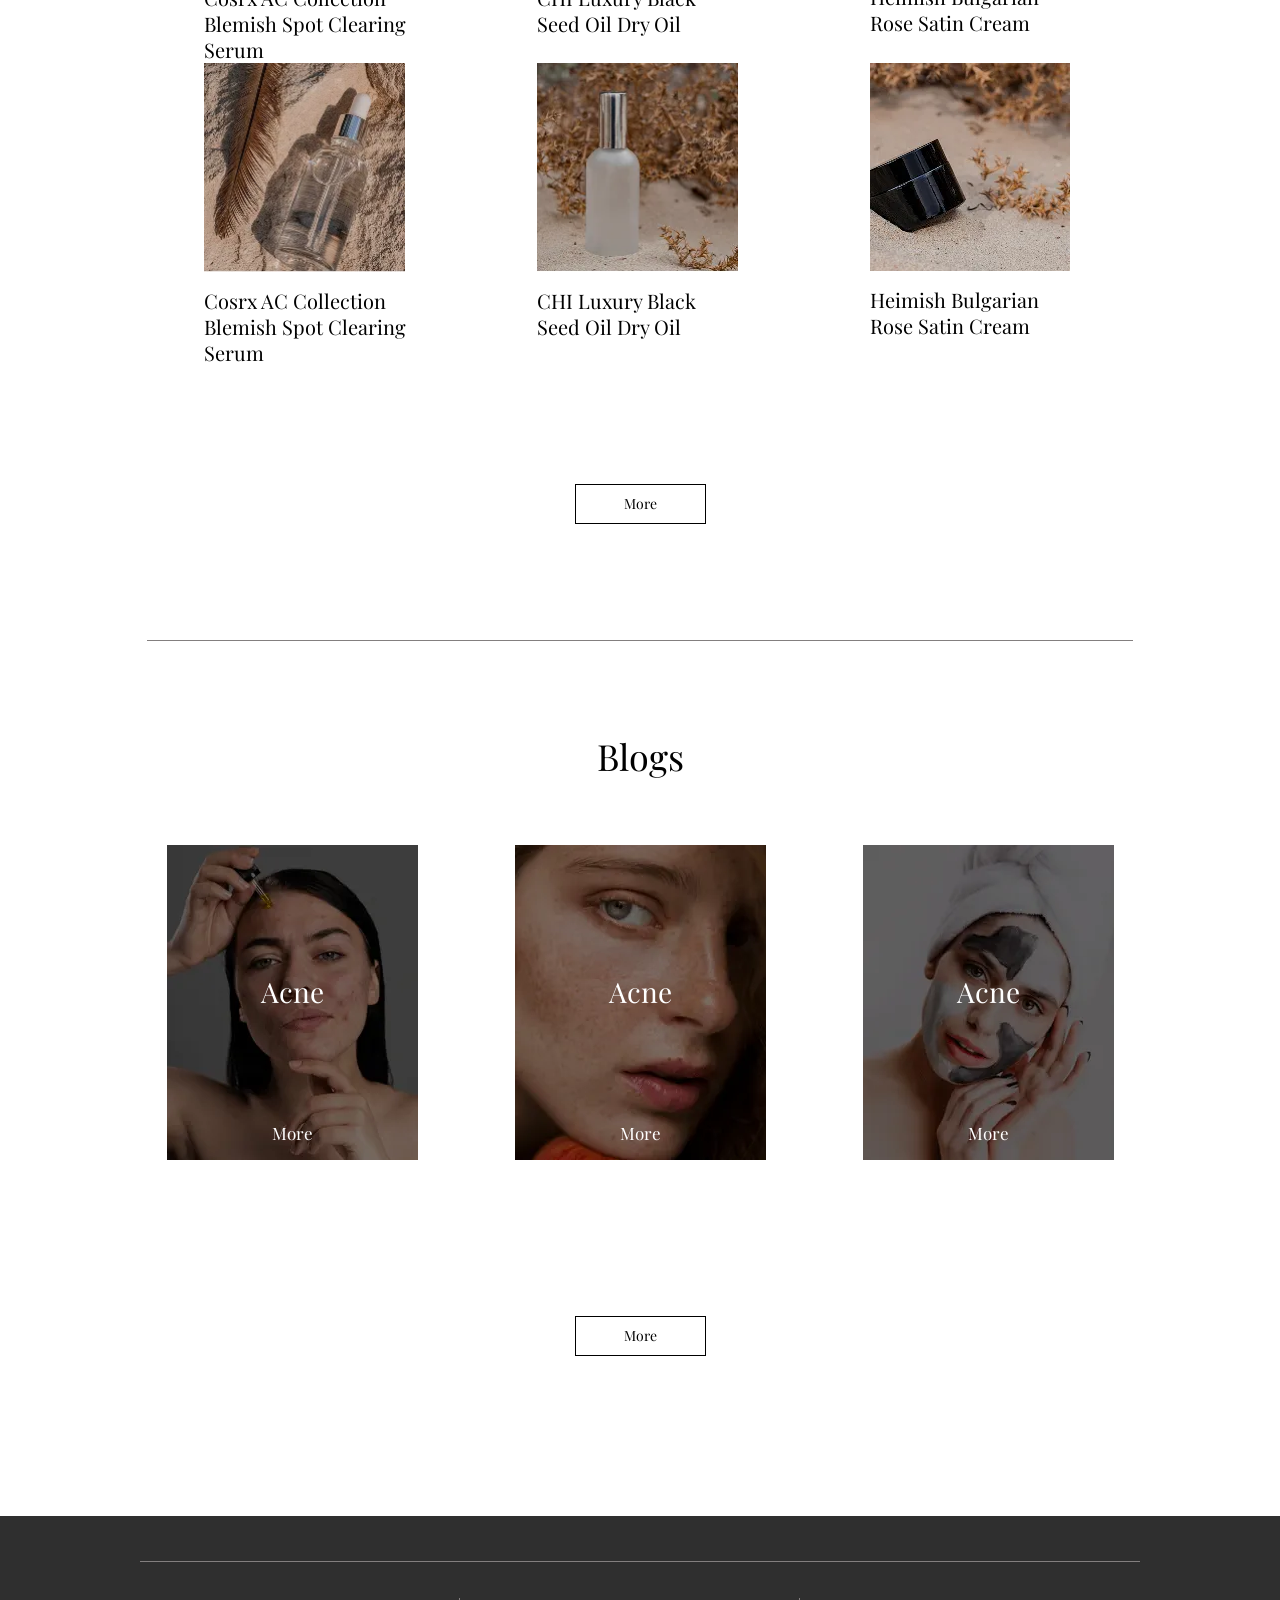
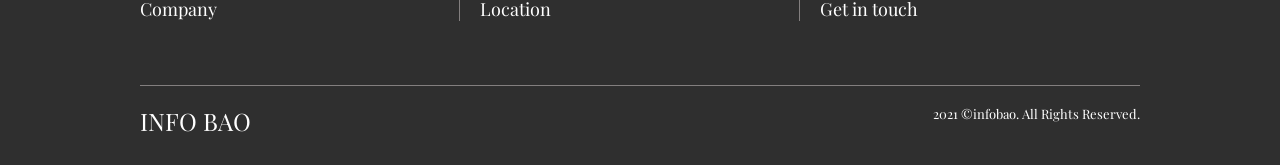
==== commit 45679516: "Updates" ====
--- a/index.html
+++ b/index.html
@@ -5,13 +5,16 @@
 		<meta name="viewport" content="width=device-width, initial-scale=1.0">
 		<link rel="shortcut icon" href="assets/img/favicon.ico">
 		<title>Home Page</title>
-		<script type="module" crossorigin="" src="./js/index.min.js?v=1774813058947"></script>
-		<link rel="modulepreload" crossorigin="" href="./js/common.min.js?v=1774813058947">
-		<link rel="modulepreload" crossorigin="" href="./js/main.min.js?v=1774813058947">
-		<link rel="modulepreload" crossorigin="" href="./js/blogcard.min.js?v=1774813058947">
-		<link rel="stylesheet" crossorigin="" href="./css/main.min.css?v=1774813058947">
-		<link rel="stylesheet" crossorigin="" href="./css/blogcard.min.css?v=1774813058947">
-		<link rel="stylesheet" crossorigin="" href="./css/index.min.css?v=1774813058947">
+		<script type="module" crossorigin="" src="./js/index.min.js?v=1775411062942"></script>
+		<link rel="modulepreload" crossorigin="" href="./js/common.min.js?v=1775411062942">
+		<link rel="modulepreload" crossorigin="" href="./js/main.min.js?v=1775411062942">
+		<link rel="modulepreload" crossorigin="" href="./js/infocard.min.js?v=1775411062942">
+		<link rel="modulepreload" crossorigin="" href="./js/blogcard.min.js?v=1775411062942">
+		<link rel="stylesheet" crossorigin="" href="./css/main.min.css?v=1775411062942">
+		<link rel="stylesheet" crossorigin="" href="./css/infocard.min.css?v=1775411062942">
+		<link rel="stylesheet" crossorigin="" href="./css/blogcard.min.css?v=1775411062942">
+		<link rel="stylesheet" crossorigin="" href="./css/index.min.css?v=1775411062942">
+		<link rel="stylesheet" crossorigin="" href="./css/button.min.css?v=1775411062942">
 	</head>
 	<body>
 		<div class="wrapper">
@@ -25,16 +28,16 @@
 							<nav class="menu__body">
 								<ul class="menu__list">
 									<li class="menu__item">
-										<a href="/index.html" class="menu__link menu__link--active">Home</a>
-									</li>
-									<li class="menu__item">
-										<a href="/about.html" class="menu__link">About Us</a>
-									</li>
-									<li class="menu__item">
-										<a href="/blog.html" class="menu__link">Blogs</a>
-									</li>
-									<li class="menu__item">
-										<a href="#" class="menu__link">Cosmetics Info</a>
+										<a href="index.html" class="menu__link menu__link--active">Home</a>
+									</li>
+									<li class="menu__item">
+										<a href="about.html" class="menu__link">About Us</a>
+									</li>
+									<li class="menu__item">
+										<a href="blog.html" class="menu__link">Blogs</a>
+									</li>
+									<li class="menu__item">
+										<a href="cosmetics.html" class="menu__link">Cosmetics Info</a>
 									</li>
 									<li class="menu__item">
 										<a href="#" class="menu__link">Contact</a>
--- a/css/main.min.css
+++ b/css/main.min.css
@@ -1 +1 @@
-@import url("https://fonts.googleapis.com/css2?family=Playfair%20Display:wght@400&display=swap");@import url("https://fonts.googleapis.com/css2?family=Roboto:wght@400;500&display=swap");*{border:0;margin:0;padding:0}*,:after,:before{box-sizing:border-box}:after,:before{display:inline-block}body,html{height:100%}body{line-height:1;scrollbar-gutter:stable;-ms-text-size-adjust:100%;-moz-text-size-adjust:100%;-webkit-text-size-adjust:100%;-webkit-font-smoothing:antialiased;-moz-osx-font-smoothing:grayscale}button,input,textarea{background-color:transparent;color:inherit;font-family:inherit;font-size:inherit;line-height:inherit}input,textarea{width:100%}label{display:inline-block}button,option,select{cursor:pointer}a{color:inherit;display:inline-block;text-decoration:none}ul li{list-style:none}img{height:auto;max-width:100%;vertical-align:middle}h1,h2,h3,h4,h5,h6{font-size:inherit;font-weight:inherit}address{font-style:normal}body{background-color:#fff;color:#000;font-family:Playfair Display,sans-serif;font-size:.875rem;min-width:20rem}[data-fls-scrolllock] body{overflow:hidden;overscroll-behavior:none;touch-action:none}.wrapper{display:flex;flex-direction:column;min-height:100%;overflow:clip}.wrapper>main{flex:1 1 auto}.wrapper>*{min-width:0}[class*=__container]{margin:0 auto;max-width:64.375rem;padding-left:.9375rem;padding-right:.9375rem}[data-fls-spollers] summary{list-style:none}[data-fls-spollers] summary::-webkit-details-marker,[data-fls-spollers] summary::marker{display:none}.spollers{display:grid;gap:.9375rem}.spollers__item{font-size:1.25rem}.spollers__title{border:.0625rem solid #eee;border-radius:.3125rem;cursor:default;list-style:none;padding:.625rem .9375rem;position:relative;text-align:left;width:100%}.spollers__title::-webkit-details-marker,.spollers__title::marker{display:none}.--spoller-init .spollers__title{cursor:pointer}.--spoller-init .spollers__title:after,.--spoller-init .spollers__title:before{background-color:#000;content:"";height:.125rem;position:absolute;right:.625rem;top:50%;transition:transform .5s ease 0s;width:.9375rem}.--spoller-init .spollers__title:before{transform:translate(-75%,-50%) rotate(40deg)}.--spoller-init .spollers__title:after{transform:translateY(-50%) rotate(-40deg)}.--spoller-init .spollers__title.--spoller-active:before{transform:translateX(-75%) rotate(-40deg)}.--spoller-init .spollers__title.--spoller-active:after{transform:rotate(40deg)}.spollers__body{border:.0625rem solid #eee;border-radius:.3125rem;padding:1.25rem}.header{left:0;pointer-events:none;position:fixed;right:0;top:1.5rem;z-index:50}.header__container{flex-grow:1;margin:0 auto;max-width:60.1875rem;pointer-events:auto}.header__link-logo,.header__logo{flex-grow:1;font-weight:400;line-height:1.33;position:relative;z-index:5}.header__body{align-items:center;border-radius:.3125rem;color:#fff;display:flex;gap:.9375rem;padding:.3125rem .625rem;position:relative}.header__body:before{content:"";height:100%;left:0;position:absolute;top:0;width:100%;z-index:2}[data-fls-header-scroll].--header-scroll{background-color:#1e1e1e;left:0;position:sticky;right:0;top:1.5rem;z-index:50}[data-fls-header-scroll-show].--header-scroll{transition:translate .3s;translate:0 -100%}[data-fls-header-scroll-show].--header-show{translate:0 0}.footer{background:#2f2f2f;color:#fff}.body-footer__menus{display:grid;gap:1.25rem;grid-template-columns:repeat(auto-fit,minmax(12.5rem,1fr));position:relative}.body-footer__menus:after,.body-footer__menus:before{background:#837f7f;content:"";height:.0625rem;left:0;position:absolute;width:100%}.body-footer__menus:before{top:0}.body-footer__menus:after{bottom:0}.body-footer__menu{align-items:center;display:flex;flex-direction:column;gap:1.5625rem;position:relative}.body-footer__menu:not(:last-child):after{background:#837f7f;content:"";height:100%;position:absolute;right:0;top:0;width:.0625rem}.body-footer__title{font-weight:400;line-height:1.33}.body-footer__list{align-items:center;display:flex;flex:1 1 auto;flex-direction:column;gap:1.25rem}.body-footer__link{font-weight:400;line-height:1.33}.bottom-footer{display:flex;justify-content:space-between;padding-bottom:1.75rem;padding-top:1.25rem}.bottom-footer__copy,.bottom-footer__logo,.title{font-weight:400;line-height:1.33}.title{text-align:center}.title--20,.title--24,.title--25,.title--28,.title--36{font-weight:400;line-height:1.33}@media (max-width:47.99875em){.header{top:.9375rem}}@media (max-width:40.625em){.body-footer__menu:after{display:none}}@media (max-width:31.25em){.body-footer__menus:after,.body-footer__menus:before{display:none}.body-footer__menus{grid-template-columns:1fr;justify-content:center}.bottom-footer{align-items:center;flex-direction:column;gap:1.25rem}}@media (width <= 20em){.header__link-logo,.header__logo{font-size:1.75rem}.footer{padding-top:1.25rem}.body-footer__menus{padding-bottom:.625rem;padding-top:.625rem}.body-footer__title{font-size:1rem}.body-footer__link{font-size:.875rem}.bottom-footer__logo{font-size:1.25rem}.bottom-footer__copy{font-size:.875rem}.title{font-size:1.25rem}.title--36{font-size:1.75rem}.title--28{font-size:1.25rem}.title--25{font-size:1.125rem}.title--24{font-size:1.25rem}.title--20{font-size:1.125rem}}@media (width > 20em) and (width <= 64.375em){.header__link-logo,.header__logo{font-size:clamp(1.75rem,1.524647887325rem + 1.1267605634vw,2.25rem)}.footer{padding-top:clamp(1.25rem,.5457746478875rem + 3.5211267606vw,2.8125rem)}.body-footer__menus{padding-bottom:clamp(.625rem,-.92429577465rem + 7.7464788732vw,4.0625rem);padding-top:clamp(.625rem,-.13556338028125rem + 3.8028169014vw,2.3125rem)}.body-footer__title{font-size:clamp(1rem,.94366197183125rem + .2816901408vw,1.125rem)}.body-footer__link{font-size:clamp(.875rem,.875rem + 0vw,.875rem)}.bottom-footer__logo{font-size:clamp(1.25rem,1.1373239436625rem + .5633802817vw,1.5rem)}.bottom-footer__copy{font-size:clamp(.8125rem,.9031690140875rem + -.1408450704vw,.875rem)}.title{font-size:clamp(1.25rem,.96830985915625rem + 1.4084507042vw,1.875rem)}.title--36{font-size:clamp(1.75rem,1.524647887325rem + 1.1267605634vw,2.25rem)}.title--28{font-size:clamp(1.25rem,1.024647887325rem + 1.1267605634vw,1.75rem)}.title--25{font-size:clamp(1.125rem,.92781690140625rem + .985915493vw,1.5625rem)}.title--24{font-size:clamp(1.25rem,1.1373239436625rem + .5633802817vw,1.5rem)}.title--20{font-size:clamp(1.125rem,1.06866197183125rem + .2816901408vw,1.25rem)}}@media (width > 40.625em){.body-footer__menu:nth-child(2){display:flex;flex-direction:column;position:relative}.body-footer__menu:nth-child(2) .body-footer__item:last-child{bottom:0;position:absolute}}@media (min-width:47.99875em){.header{display:flex;justify-content:center}}@media (width > 64.375em){.header__link-logo,.header__logo{font-size:2.25rem}.footer{padding-top:2.8125rem}.body-footer__menus{padding-bottom:4.0625rem;padding-top:2.3125rem}.body-footer__title{font-size:1.125rem}.body-footer__link{font-size:.875rem}.bottom-footer__logo{font-size:1.5rem}.bottom-footer__copy{font-size:.8125rem}.title{font-size:1.875rem}.title--36{font-size:2.25rem}.title--28{font-size:1.75rem}.title--25{font-size:1.5625rem}.title--24{font-size:1.5rem}.title--20{font-size:1.25rem}}+@import url("https://fonts.googleapis.com/css2?family=Playfair%20Display:wght@400&display=swap");@import url("https://fonts.googleapis.com/css2?family=Roboto:wght@400;500&display=swap");*{border:0;margin:0;padding:0}*,:after,:before{box-sizing:border-box}:after,:before{display:inline-block}body,html{height:100%}body{line-height:1;scrollbar-gutter:stable;-ms-text-size-adjust:100%;-moz-text-size-adjust:100%;-webkit-text-size-adjust:100%;-webkit-font-smoothing:antialiased;-moz-osx-font-smoothing:grayscale}button,input,textarea{background-color:transparent;color:inherit;font-family:inherit;font-size:inherit;line-height:inherit}input,textarea{width:100%}label{display:inline-block}button,option,select{cursor:pointer}a{color:inherit;display:inline-block;text-decoration:none}ul li{list-style:none}img{height:auto;max-width:100%;vertical-align:middle}h1,h2,h3,h4,h5,h6{font-size:inherit;font-weight:inherit}address{font-style:normal}body{background-color:#fff;color:#000;font-family:Playfair Display,sans-serif;font-size:.875rem;min-width:20rem}[data-fls-scrolllock] body{overflow:hidden;overscroll-behavior:none;touch-action:none}.wrapper{display:flex;flex-direction:column;min-height:100%;overflow:clip}.wrapper>main{flex:1 1 auto}.wrapper>*{min-width:0}[class*=__container]{margin:0 auto;max-width:64.375rem;padding-left:.9375rem;padding-right:.9375rem}[data-fls-spollers] summary{list-style:none}[data-fls-spollers] summary::-webkit-details-marker,[data-fls-spollers] summary::marker{display:none}.spollers{display:grid;gap:.9375rem}.spollers__item{font-size:1.25rem}.spollers__title{border:.0625rem solid #eee;border-radius:.3125rem;cursor:default;list-style:none;padding:.625rem .9375rem;position:relative;text-align:left;width:100%}.spollers__title::-webkit-details-marker,.spollers__title::marker{display:none}.--spoller-init .spollers__title{cursor:pointer}.--spoller-init .spollers__title:after,.--spoller-init .spollers__title:before{background-color:#000;content:"";height:.125rem;position:absolute;right:.625rem;top:50%;transition:transform .5s ease 0s;width:.9375rem}.--spoller-init .spollers__title:before{transform:translate(-75%,-50%) rotate(40deg)}.--spoller-init .spollers__title:after{transform:translateY(-50%) rotate(-40deg)}.--spoller-init .spollers__title.--spoller-active:before{transform:translateX(-75%) rotate(-40deg)}.--spoller-init .spollers__title.--spoller-active:after{transform:rotate(40deg)}.spollers__body{border:.0625rem solid #eee;border-radius:.3125rem;padding:1.25rem}.header{left:0;pointer-events:none;position:fixed;right:0;top:1.5rem;z-index:50}.header__container{flex-grow:1;margin:0 auto;max-width:60.1875rem;pointer-events:auto}.header__link-logo,.header__logo{flex-grow:1;font-weight:400;line-height:1.3;position:relative;z-index:5}.header__body{align-items:center;border-radius:.3125rem;color:#fff;display:flex;gap:.9375rem;padding:.3125rem .625rem;position:relative}.header__body:before{content:"";height:100%;left:0;position:absolute;top:0;width:100%;z-index:2}[data-fls-header-scroll].--header-scroll{background-color:#1e1e1e;left:0;position:sticky;right:0;top:1.5rem;z-index:50}[data-fls-header-scroll-show].--header-scroll{transition:translate .3s;translate:0 -100%}[data-fls-header-scroll-show].--header-show{translate:0 0}.footer{background:#2f2f2f;color:#fff}.body-footer__menus{display:grid;gap:1.25rem;grid-template-columns:repeat(auto-fit,minmax(12.5rem,1fr));position:relative}.body-footer__menus:after,.body-footer__menus:before{background:#837f7f;content:"";height:.0625rem;left:0;position:absolute;width:100%}.body-footer__menus:before{top:0}.body-footer__menus:after{bottom:0}.body-footer__menu{align-items:center;display:flex;flex-direction:column;gap:1.5625rem;position:relative}.body-footer__menu:not(:last-child):after{background:#837f7f;content:"";height:100%;position:absolute;right:0;top:0;width:.0625rem}.body-footer__title{font-weight:400;line-height:1.3}.body-footer__list{align-items:center;display:flex;flex:1 1 auto;flex-direction:column;gap:1.25rem}.body-footer__link{font-weight:400;line-height:1.3}.bottom-footer{display:flex;justify-content:space-between;padding-bottom:1.75rem;padding-top:1.25rem}.bottom-footer__copy,.bottom-footer__logo,.title{font-weight:400;line-height:1.3}.title{text-align:center}.title--20,.title--24,.title--25,.title--28,.title--36{font-weight:400;line-height:1.3}@media (max-width:47.99875em){.header{top:.9375rem}}@media (max-width:40.625em){.body-footer__menu:after{display:none}}@media (max-width:31.25em){.body-footer__menus:after,.body-footer__menus:before{display:none}.body-footer__menus{grid-template-columns:1fr;justify-content:center}.bottom-footer{align-items:center;flex-direction:column;gap:1.25rem}}@media (width <= 20em){.header__link-logo,.header__logo{font-size:1.75rem}.footer{padding-top:1.25rem}.body-footer__menus{padding-bottom:.625rem;padding-top:.625rem}.body-footer__title{font-size:1rem}.body-footer__link{font-size:.875rem}.bottom-footer__logo{font-size:1.25rem}.bottom-footer__copy{font-size:.875rem}.title{font-size:1.25rem}.title--36{font-size:1.75rem}.title--28{font-size:1.25rem}.title--25{font-size:1.125rem}.title--24{font-size:1.25rem}.title--20{font-size:1.125rem}}@media (width > 20em) and (width <= 64.375em){.header__link-logo,.header__logo{font-size:clamp(1.75rem,1.524647887325rem + 1.1267605634vw,2.25rem)}.footer{padding-top:clamp(1.25rem,.5457746478875rem + 3.5211267606vw,2.8125rem)}.body-footer__menus{padding-bottom:clamp(.625rem,-.92429577465rem + 7.7464788732vw,4.0625rem);padding-top:clamp(.625rem,-.13556338028125rem + 3.8028169014vw,2.3125rem)}.body-footer__title{font-size:clamp(1rem,.94366197183125rem + .2816901408vw,1.125rem)}.body-footer__link{font-size:clamp(.875rem,.875rem + 0vw,.875rem)}.bottom-footer__logo{font-size:clamp(1.25rem,1.1373239436625rem + .5633802817vw,1.5rem)}.bottom-footer__copy{font-size:clamp(.8125rem,.9031690140875rem + -.1408450704vw,.875rem)}.title{font-size:clamp(1.25rem,.96830985915625rem + 1.4084507042vw,1.875rem)}.title--36{font-size:clamp(1.75rem,1.524647887325rem + 1.1267605634vw,2.25rem)}.title--28{font-size:clamp(1.25rem,1.024647887325rem + 1.1267605634vw,1.75rem)}.title--25{font-size:clamp(1.125rem,.92781690140625rem + .985915493vw,1.5625rem)}.title--24{font-size:clamp(1.25rem,1.1373239436625rem + .5633802817vw,1.5rem)}.title--20{font-size:clamp(1.125rem,1.06866197183125rem + .2816901408vw,1.25rem)}}@media (width > 40.625em){.body-footer__menu:nth-child(2){display:flex;flex-direction:column;position:relative}.body-footer__menu:nth-child(2) .body-footer__item:last-child{bottom:0;position:absolute}}@media (min-width:47.99875em){.header{display:flex;justify-content:center}}@media (width > 64.375em){.header__link-logo,.header__logo{font-size:2.25rem}.footer{padding-top:2.8125rem}.body-footer__menus{padding-bottom:4.0625rem;padding-top:2.3125rem}.body-footer__title{font-size:1.125rem}.body-footer__link{font-size:.875rem}.bottom-footer__logo{font-size:1.5rem}.bottom-footer__copy{font-size:.8125rem}.title{font-size:1.875rem}.title--36{font-size:2.25rem}.title--28{font-size:1.75rem}.title--25{font-size:1.5625rem}.title--24{font-size:1.5rem}.title--20{font-size:1.25rem}}
--- a/css/infocard.min.css
+++ b/css/infocard.min.css
@@ -0,0 +1 @@
+.tabs__navigation{align-items:center;display:flex;flex-direction:column;gap:.75rem}.tabs__title{border-bottom:.0625rem solid transparent;font-weight:400;line-height:1.3;padding:.625rem 1rem}.tabs__title.--tab-active{border-bottom:.0625rem solid #000}.tabs .tabs__body[hidden]{display:none}.tabs__body{align-items:start;display:grid;grid-template-columns:repeat(auto-fit,minmax(15.625rem,1fr));justify-items:center}.info-card{align-items:flex-start;display:flex;flex-direction:column;gap:1rem;max-width:12.875rem}.info-card__picture{aspect-ratio:200/208;transition:transform .3s ease}.info-card__image{height:100%;object-fit:cover;width:100%}.info-card__head{font-weight:400;line-height:1.3}.info-card--gap13{gap:.8125rem;max-width:13.8125rem}.info-card--gap18{gap:1.125rem;max-width:12.875rem}.info-card--gap9{gap:.5625rem;max-width:15.375rem}@media (width <= 20em){.tabs__title{font-size:.875rem}.tabs__content{padding-bottom:3.125rem;padding-top:3.125rem}.tabs__body{column-gap:.9375rem;row-gap:1.25rem}.info-card__head{font-size:1.125rem}}@media (width > 20em) and (width <= 64.375em){.tabs__title{font-size:clamp(.875rem,.875rem + 0vw,.875rem)}.tabs__content{padding-bottom:clamp(3.125rem,1.20950704225625rem + 9.5774647887vw,7.375rem);padding-top:clamp(3.125rem,1.716549295775rem + 7.0422535211vw,6.25rem)}.tabs__body{column-gap:clamp(.9375rem,.796654929575rem + .7042253521vw,1.25rem);row-gap:clamp(1.25rem,-.32746478873125rem + 7.8873239437vw,4.75rem)}.info-card__head{font-size:clamp(1.125rem,1.06866197183125rem + .2816901408vw,1.25rem)}}@media (width > 64.375em){.tabs__title{font-size:.875rem}.tabs__content{padding-bottom:7.375rem;padding-top:6.25rem}.tabs__body{column-gap:1.25rem;row-gap:4.75rem}.info-card__head{font-size:1.25rem}}@media (any-hover:hover) and (any-pointer:fine){.info-card__picture:hover{transform:scale(1.03)}}
--- a/css/blogcard.min.css
+++ b/css/blogcard.min.css
@@ -1 +1 @@
-.button{border:.0625rem solid #000;display:inline-flex;font-weight:400;line-height:1.33;padding:.625rem 3rem;transition:background-color .3s,color .3s}.button--black{background-color:#000;border:.0625rem solid #fff;color:#fff;font-weight:400;line-height:1.33;padding:.5rem .875rem;transition:background-color .3s,color .3s}.blog-card{position:relative}.blog-card__picture{aspect-ratio:251/315}.blog-card__image{height:100%;object-fit:contain;transition:transform .3s ease;width:100%}.blog-card__body{align-items:center;color:#fff;display:flex;inset:0;justify-content:center;position:absolute}.blog-card__title{font-weight:400;line-height:1.33;transform:translateY(-.625rem)}.blog-card__button{bottom:.9375rem;font-weight:400;left:50%;line-height:1.33;position:absolute;transform:translateX(-50%);transition:text-decoration .3s}.blog-card__button:hover{text-decoration:underline}@media (width <= 20em){.button,.button--black{font-size:.875rem}.blog-card__title{font-size:1.25rem}.blog-card__button{font-size:.875rem}}@media (width > 20em) and (width <= 64.375em){.button{font-size:clamp(.875rem,.875rem + 0vw,.875rem)}.button--black{font-size:clamp(.8125rem,.9031690140875rem + -.1408450704vw,.875rem)}.blog-card__title{font-size:clamp(1.25rem,1.024647887325rem + 1.1267605634vw,1.75rem)}.blog-card__button{font-size:clamp(.875rem,.79049295774375rem + .4225352113vw,1.0625rem)}}@media (width > 64.375em){.button{font-size:.875rem}.button--black{font-size:.8125rem}.blog-card__title{font-size:1.75rem}.blog-card__button{font-size:1.0625rem}}@media (any-hover:hover){.button:hover{background-color:#000;color:#fff}.button--black:hover{background-color:#fff;color:#000}}@media (any-hover:hover) and (any-pointer:fine){.blog-card:hover .blog-card__image{transform:scale(1.02)}}+.blog-card{position:relative}.blog-card__picture{aspect-ratio:251/315}.blog-card__image{height:100%;object-fit:contain;transition:transform .3s ease;width:100%}.blog-card__body{align-items:center;color:#fff;display:flex;inset:0;justify-content:center;position:absolute}.blog-card__title{font-weight:400;line-height:1.3;transform:translateY(-.625rem)}.blog-card__button{bottom:.9375rem;font-weight:400;left:50%;line-height:1.3;position:absolute;transform:translateX(-50%);transition:text-decoration .3s}.blog-card__button:hover{text-decoration:underline}@media (width <= 20em){.blog-card__title{font-size:1.25rem}.blog-card__button{font-size:.875rem}}@media (width > 20em) and (width <= 64.375em){.blog-card__title{font-size:clamp(1.25rem,1.024647887325rem + 1.1267605634vw,1.75rem)}.blog-card__button{font-size:clamp(.875rem,.79049295774375rem + .4225352113vw,1.0625rem)}}@media (width > 64.375em){.blog-card__title{font-size:1.75rem}.blog-card__button{font-size:1.0625rem}}@media (any-hover:hover) and (any-pointer:fine){.blog-card:hover .blog-card__image{transform:scale(1.02)}}
--- a/css/index.min.css
+++ b/css/index.min.css
@@ -1 +1 @@
-.tabs__navigation{align-items:center;display:flex;flex-direction:column;gap:.75rem}.tabs__title{border-bottom:.0625rem solid transparent;padding:.625rem .9375rem}.tabs__title.--tab-active{border-bottom:.0625rem solid #000}.tabs .tabs__body[hidden]{display:none}.tabs__body{align-items:start;display:grid;gap:1.25rem;grid-template-columns:repeat(auto-fit,minmax(18.75rem,1fr));justify-items:center}.info-card{align-items:flex-start;display:flex;flex-direction:column;gap:1rem;max-width:12.5rem}.info-card__picture{aspect-ratio:200/208;transition:transform .3s ease;width:12.5rem}.info-card__image{height:100%;object-fit:cover;width:100%}.info-card__head{font-weight:400;line-height:1.33}.info-card--gap13{gap:.8125rem;max-width:13.8125rem}.info-card--gap18{gap:1.125rem;max-width:12.875rem}.info-card--gap9{gap:.5625rem;max-width:15.375rem}.menu__list{align-items:center;display:flex;flex-wrap:wrap;gap:.3125rem 2rem;position:relative}.menu__link{color:#fff;font-weight:400;line-height:1.33;position:relative;transition:color .3s;transition:color .3s ease}.menu__link:after{bottom:0;content:"";height:.03125rem;left:50%;position:absolute;transition:width .4s ease,left .4s ease;width:0}.menu__link--active:after{background-color:#fff;left:0;width:100%}.icon-menu{display:none}.home__about{position:relative}.home__about:after{border-bottom:.0625rem solid #837f7f;bottom:0;content:"";left:50%;position:absolute;transform:translateX(-50%);width:61.625rem}.home__info{position:relative}.home__info:after{border-bottom:.0625rem solid #837f7f;bottom:0;content:"";left:50%;position:absolute;transform:translateX(-50%);width:61.625rem}.hero{margin:0 auto;max-width:75rem;position:relative}.hero__container{align-items:flex-end;justify-content:center;min-height:100svh;position:relative;translate:-4% -13%;z-index:2}.hero__container,.hero__content{display:flex;flex-direction:column}.hero__content{align-items:center;gap:3rem}.hero__body{align-items:center;color:#fff;display:flex;flex-direction:column;gap:1.5rem}.hero__text,.hero__title{font-weight:400;line-height:1.33}.hero__text{text-align:center}.hero__image{height:100%;left:0;object-fit:cover;position:absolute;top:0;width:100%}.about__container{max-width:61.625rem}.about__body{flex-direction:column;justify-content:center}.about__body,.about__content{align-items:center;display:flex}.about__content{flex-wrap:wrap;gap:1.25rem;justify-content:space-between}.about__block{align-items:flex-start;display:flex;flex-basis:50%;flex-direction:column;justify-content:center}.about__head,.about__text{font-weight:400;line-height:1.33}.about__picture{aspect-ratio:317/418}.about__image{height:100%;object-fit:cover;width:100%}.info__footer{text-align:center}.blogs__content{align-items:center;display:flex;flex-wrap:wrap;gap:1.25rem;justify-content:space-between}.blogs__footer{text-align:center}@media (max-width:47.99875em){.menu{flex-grow:1}.home__about:after,.home__info:after{width:100%}.about__block{flex-basis:100%}.about__head{margin:0 auto}.blogs__content{justify-content:center}}@media (max-width:37.5em) and (width <= 20em){.menu__link{font-size:1.25rem}}@media (max-width:37.5em) and (any-hover:none){.icon-menu{cursor:default}}@media (max-width:37.5em){.menu__body{background-color:#000;height:100svh;left:100%;overflow:auto;padding:6.25rem 1.25rem 1.875rem .9375rem}.menu__body,.menu__body:before{position:fixed;top:0;transition:left .3s;width:100%}.menu__body:before{content:"";height:4.375rem;left:-100%;z-index:2}[data-fls-menu-open] .menu__body,[data-fls-menu-open] .menu__body:before{left:0}.menu__list{align-items:flex-end;flex-direction:column;gap:.9375rem 1.25rem;position:absolute;right:.9375rem}.menu__link{font-weight:500;line-height:1.33;right:.9375rem}.icon-menu{display:block;height:1.125rem;position:relative;width:1.875rem;z-index:5}.icon-menu span,.icon-menu:after,.icon-menu:before{background-color:#fff;content:"";height:.125rem;position:absolute;right:0;transition:all .3s ease 0s;width:100%}.icon-menu:before{top:0}.icon-menu:after{bottom:0}.icon-menu span{top:calc(50% - .0625rem)}[data-fls-menu-open] .icon-menu span{width:0}[data-fls-menu-open] .icon-menu:before{top:calc(50% - .0625rem);transform:rotate(-45deg)}[data-fls-menu-open] .icon-menu:after{bottom:calc(50% - .0625rem);transform:rotate(45deg)}}@media (max-width:29.99875em){.hero__container{translate:0 0}.hero__button{justify-content:center;width:100%}}@media (width <= 20em){.tabs__content{padding-bottom:3.125rem;padding-top:3.125rem}.info-card__head{font-size:1.125rem}.menu__link{font-size:.875rem}.home__about{padding-bottom:3.75rem;padding-top:3.125rem}.home__info{padding-bottom:3.75rem}.home__blogs,.home__info{padding-top:2.5rem}.home__blogs{padding-bottom:3.75rem}.hero__title{font-size:2rem}.hero__text{font-size:.875rem}.about__content,.about__title{margin-bottom:1.875rem}.about__block{gap:.9375rem}.about__head{font-size:1.25rem}.about__text{font-size:.875rem}.info__title{margin-bottom:.9375rem}.blogs__content{padding-bottom:1.875rem;padding-top:1.875rem}}@media (max-width:37.5em) and (width > 64.375em){.menu__link{font-size:1.5rem}}@media (width > 20em) and (width <= 64.375em){.tabs__content{padding-bottom:clamp(3.125rem,1.20950704225625rem + 9.5774647887vw,7.375rem);padding-top:clamp(3.125rem,1.716549295775rem + 7.0422535211vw,6.25rem)}.info-card__head{font-size:clamp(1.125rem,1.06866197183125rem + .2816901408vw,1.25rem)}.menu__link{font-size:clamp(.75rem,.93133802816875rem + -.2816901408vw,.875rem)}.home__about{padding-bottom:clamp(3.75rem,2.62323943661875rem + 5.6338028169vw,6.25rem);padding-top:clamp(3.125rem,2.167253521125rem + 4.7887323944vw,5.25rem)}.home__info{padding-bottom:clamp(3.75rem,2.14436619718125rem + 8.0281690141vw,7.3125rem);padding-top:clamp(2.5rem,1.85211267605625rem + 3.2394366197vw,3.9375rem)}.home__blogs{padding-bottom:clamp(3.75rem,.93309859155rem + 14.0845070423vw,10rem);padding-top:clamp(2.5rem,1.03521126760625rem + 7.323943662vw,5.75rem)}.hero__title{font-size:clamp(2rem,1.57746478873125rem + 2.1126760563vw,2.9375rem)}.hero__text{font-size:clamp(.875rem,.875rem + 0vw,.875rem)}.about__title{margin-bottom:clamp(1.875rem,-.51936619718125rem + 11.9718309859vw,7.1875rem)}.about__content{margin-bottom:clamp(1.875rem,-1.082746478875rem + 14.7887323944vw,8.4375rem)}.about__block{gap:clamp(.9375rem,.3741197183125rem + 2.8169014085vw,2.1875rem)}.about__head{font-size:clamp(1.25rem,.96830985915625rem + 1.4084507042vw,1.875rem)}.about__text{font-size:clamp(.875rem,.81866197183125rem + .2816901408vw,1rem)}.info__title{margin-bottom:clamp(.9375rem,.48679577465rem + 2.2535211268vw,1.9375rem)}.blogs__content{padding-bottom:clamp(1.875rem,-1.67429577465rem + 17.7464788732vw,9.75rem);padding-top:clamp(1.875rem,.88908450704375rem + 4.9295774648vw,4.0625rem)}}@media (max-width:37.5em) and (width > 20em) and (width <= 64.375em){.menu__link{font-size:clamp(1.25rem,1.1373239436625rem + .5633802817vw,1.5rem)}}@media (min-width:47.99875em){.menu{position:relative;z-index:5}}@media (width > 64.375em){.tabs__content{padding-bottom:7.375rem;padding-top:6.25rem}.info-card__head{font-size:1.25rem}.menu__link{font-size:.75rem}.home__about{padding-bottom:6.25rem;padding-top:5.25rem}.home__info{padding-bottom:7.3125rem;padding-top:3.9375rem}.home__blogs{padding-bottom:10rem;padding-top:5.75rem}.hero__title{font-size:2.9375rem}.hero__text{font-size:.875rem}.about__title{margin-bottom:7.1875rem}.about__content{margin-bottom:8.4375rem}.about__block{gap:2.1875rem}.about__head{font-size:1.875rem}.about__text{font-size:1rem}.info__title{margin-bottom:1.9375rem}.blogs__content{padding-bottom:9.75rem;padding-top:4.0625rem}}@media (any-hover:hover){.menu__link:hover:after{background-color:#fff;left:0;width:100%}}@media (any-hover:hover) and (any-pointer:fine){.info-card__picture:hover{transform:scale(1.03)}}+.menu__list{align-items:center;display:flex;flex-wrap:wrap;gap:.3125rem 2rem;position:relative}.menu__link{color:#fff;font-weight:400;line-height:1.3;position:relative;transition:color .3s;transition:color .3s ease}.menu__link:after{bottom:0;content:"";height:.03125rem;left:50%;position:absolute;transition:width .4s ease,left .4s ease;width:0}.menu__link--active:after{background-color:#fff;left:0;width:100%}.icon-menu{display:none}.home__about{position:relative}.home__about:after{border-bottom:.0625rem solid #837f7f;bottom:0;content:"";left:50%;position:absolute;transform:translateX(-50%);width:61.625rem}.home__info{position:relative}.home__info:after{border-bottom:.0625rem solid #837f7f;bottom:0;content:"";left:50%;position:absolute;transform:translateX(-50%);width:61.625rem}.hero{margin:0 auto;max-width:75rem;position:relative}.hero__container{align-items:flex-end;justify-content:center;min-height:100svh;position:relative;translate:-4% -13%;z-index:2}.hero__container,.hero__content{display:flex;flex-direction:column}.hero__content{align-items:center;gap:3rem}.hero__body{align-items:center;color:#fff;display:flex;flex-direction:column;gap:1.5rem}.hero__text,.hero__title{font-weight:400;line-height:1.3}.hero__text{text-align:center}.hero__image{height:100%;left:0;object-fit:cover;position:absolute;top:0;width:100%}.about__container{max-width:61.625rem}.about__body{flex-direction:column;justify-content:center}.about__body,.about__content{align-items:center;display:flex}.about__content{flex-wrap:wrap;gap:1.25rem;justify-content:space-between}.about__block{align-items:flex-start;display:flex;flex-basis:50%;flex-direction:column;justify-content:center}.about__head,.about__text{font-weight:400;line-height:1.3}.about__picture{aspect-ratio:317/418}.about__image{height:100%;object-fit:cover;width:100%}.info__container{max-width:63.125rem}.info__footer{text-align:center}.blogs__container{max-width:61.0625rem}.blogs__content{align-items:center;display:flex;flex-wrap:wrap;gap:1.25rem;justify-content:space-between}.blogs__footer{text-align:center}@media (max-width:47.99875em){.menu{flex-grow:1}.home__about:after,.home__info:after{width:100%}.about__block{flex-basis:100%}.about__head{margin:0 auto}.blogs__content{justify-content:center}}@media (max-width:37.5em) and (width <= 20em){.menu__link{font-size:1.25rem}}@media (max-width:37.5em) and (any-hover:none){.icon-menu{cursor:default}}@media (max-width:37.5em){.menu__body{background-color:#000;height:100svh;left:100%;overflow:auto;padding:6.25rem 1.25rem 1.875rem .9375rem}.menu__body,.menu__body:before{position:fixed;top:0;transition:left .3s;width:100%}.menu__body:before{content:"";height:4.375rem;left:-100%;z-index:2}[data-fls-menu-open] .menu__body,[data-fls-menu-open] .menu__body:before{left:0}.menu__list{align-items:flex-end;flex-direction:column;gap:.9375rem 1.25rem;position:absolute;right:.9375rem}.menu__link{font-weight:500;line-height:1.3;right:.9375rem}.icon-menu{display:block;height:1.125rem;position:relative;width:1.875rem;z-index:5}.icon-menu span,.icon-menu:after,.icon-menu:before{background-color:#fff;content:"";height:.125rem;position:absolute;right:0;transition:all .3s ease 0s;width:100%}.icon-menu:before{top:0}.icon-menu:after{bottom:0}.icon-menu span{top:calc(50% - .0625rem)}[data-fls-menu-open] .icon-menu span{width:0}[data-fls-menu-open] .icon-menu:before{top:calc(50% - .0625rem);transform:rotate(-45deg)}[data-fls-menu-open] .icon-menu:after{bottom:calc(50% - .0625rem);transform:rotate(45deg)}}@media (max-width:29.99875em){.hero__container{translate:0 0}.hero__button{justify-content:center;width:100%}.about__picture{height:auto;width:100%}}@media (width <= 20em){.menu__link{font-size:.875rem}.home__about{padding-bottom:3.75rem;padding-top:3.125rem}.home__info{padding-bottom:3.75rem}.home__blogs,.home__info{padding-top:2.5rem}.home__blogs{padding-bottom:3.75rem}.hero__title{font-size:2rem}.hero__text{font-size:.875rem}.about__content,.about__title{margin-bottom:1.875rem}.about__block{gap:.9375rem}.about__head{font-size:1.25rem}.about__text{font-size:.875rem}.info__title{margin-bottom:.9375rem}.blogs__content{padding-bottom:1.875rem;padding-top:1.875rem}}@media (max-width:37.5em) and (width > 64.375em){.menu__link{font-size:1.5rem}}@media (width > 20em) and (width <= 64.375em){.menu__link{font-size:clamp(.75rem,.93133802816875rem + -.2816901408vw,.875rem)}.home__about{padding-bottom:clamp(3.75rem,2.62323943661875rem + 5.6338028169vw,6.25rem);padding-top:clamp(3.125rem,2.167253521125rem + 4.7887323944vw,5.25rem)}.home__info{padding-bottom:clamp(3.75rem,2.14436619718125rem + 8.0281690141vw,7.3125rem);padding-top:clamp(2.5rem,1.85211267605625rem + 3.2394366197vw,3.9375rem)}.home__blogs{padding-bottom:clamp(3.75rem,.93309859155rem + 14.0845070423vw,10rem);padding-top:clamp(2.5rem,1.03521126760625rem + 7.323943662vw,5.75rem)}.hero__title{font-size:clamp(2rem,1.57746478873125rem + 2.1126760563vw,2.9375rem)}.hero__text{font-size:clamp(.875rem,.875rem + 0vw,.875rem)}.about__title{margin-bottom:clamp(1.875rem,-1.6461267605625rem + 17.6056338028vw,9.6875rem)}.about__content{margin-bottom:clamp(1.875rem,-1.7869718309875rem + 18.3098591549vw,10rem)}.about__block{gap:clamp(.9375rem,.3741197183125rem + 2.8169014085vw,2.1875rem)}.about__head{font-size:clamp(1.25rem,.96830985915625rem + 1.4084507042vw,1.875rem)}.about__text{font-size:clamp(.875rem,.81866197183125rem + .2816901408vw,1rem)}.info__title{margin-bottom:clamp(.9375rem,.48679577465rem + 2.2535211268vw,1.9375rem)}.blogs__content{padding-bottom:clamp(1.875rem,-1.67429577465rem + 17.7464788732vw,9.75rem);padding-top:clamp(1.875rem,.88908450704375rem + 4.9295774648vw,4.0625rem)}}@media (max-width:37.5em) and (width > 20em) and (width <= 64.375em){.menu__link{font-size:clamp(1.25rem,1.1373239436625rem + .5633802817vw,1.5rem)}}@media (min-width:47.99875em){.menu{position:relative;z-index:5}}@media (width > 64.375em){.menu__link{font-size:.75rem}.home__about{padding-bottom:6.25rem;padding-top:5.25rem}.home__info{padding-bottom:7.3125rem;padding-top:3.9375rem}.home__blogs{padding-bottom:10rem;padding-top:5.75rem}.hero__title{font-size:2.9375rem}.hero__text{font-size:.875rem}.about__title{margin-bottom:9.6875rem}.about__content{margin-bottom:10rem}.about__block{gap:2.1875rem}.about__head{font-size:1.875rem}.about__text{font-size:1rem}.info__title{margin-bottom:1.9375rem}.blogs__content{padding-bottom:9.75rem;padding-top:4.0625rem}}@media (any-hover:hover){.menu__link:hover:after{background-color:#fff;left:0;width:100%}}
--- a/css/button.min.css
+++ b/css/button.min.css
@@ -0,0 +1 @@
+.button{border:.0625rem solid #000;display:inline-flex;font-weight:400;line-height:1.3;padding:.625rem 3rem;transition:background-color .3s,color .3s}.button--black{background-color:#000;border:.0625rem solid #fff;color:#fff;font-weight:400;line-height:1.3;padding:.5rem .875rem;transition:background-color .3s,color .3s}@media (width <= 20em){.button,.button--black{font-size:.875rem}}@media (width > 20em) and (width <= 64.375em){.button{font-size:clamp(.875rem,.875rem + 0vw,.875rem)}.button--black{font-size:clamp(.8125rem,.9031690140875rem + -.1408450704vw,.875rem)}}@media (width > 64.375em){.button{font-size:.875rem}.button--black{font-size:.8125rem}}@media (any-hover:hover){.button:hover{background-color:#000;color:#fff}.button--black:hover{background-color:#fff;color:#000}}
